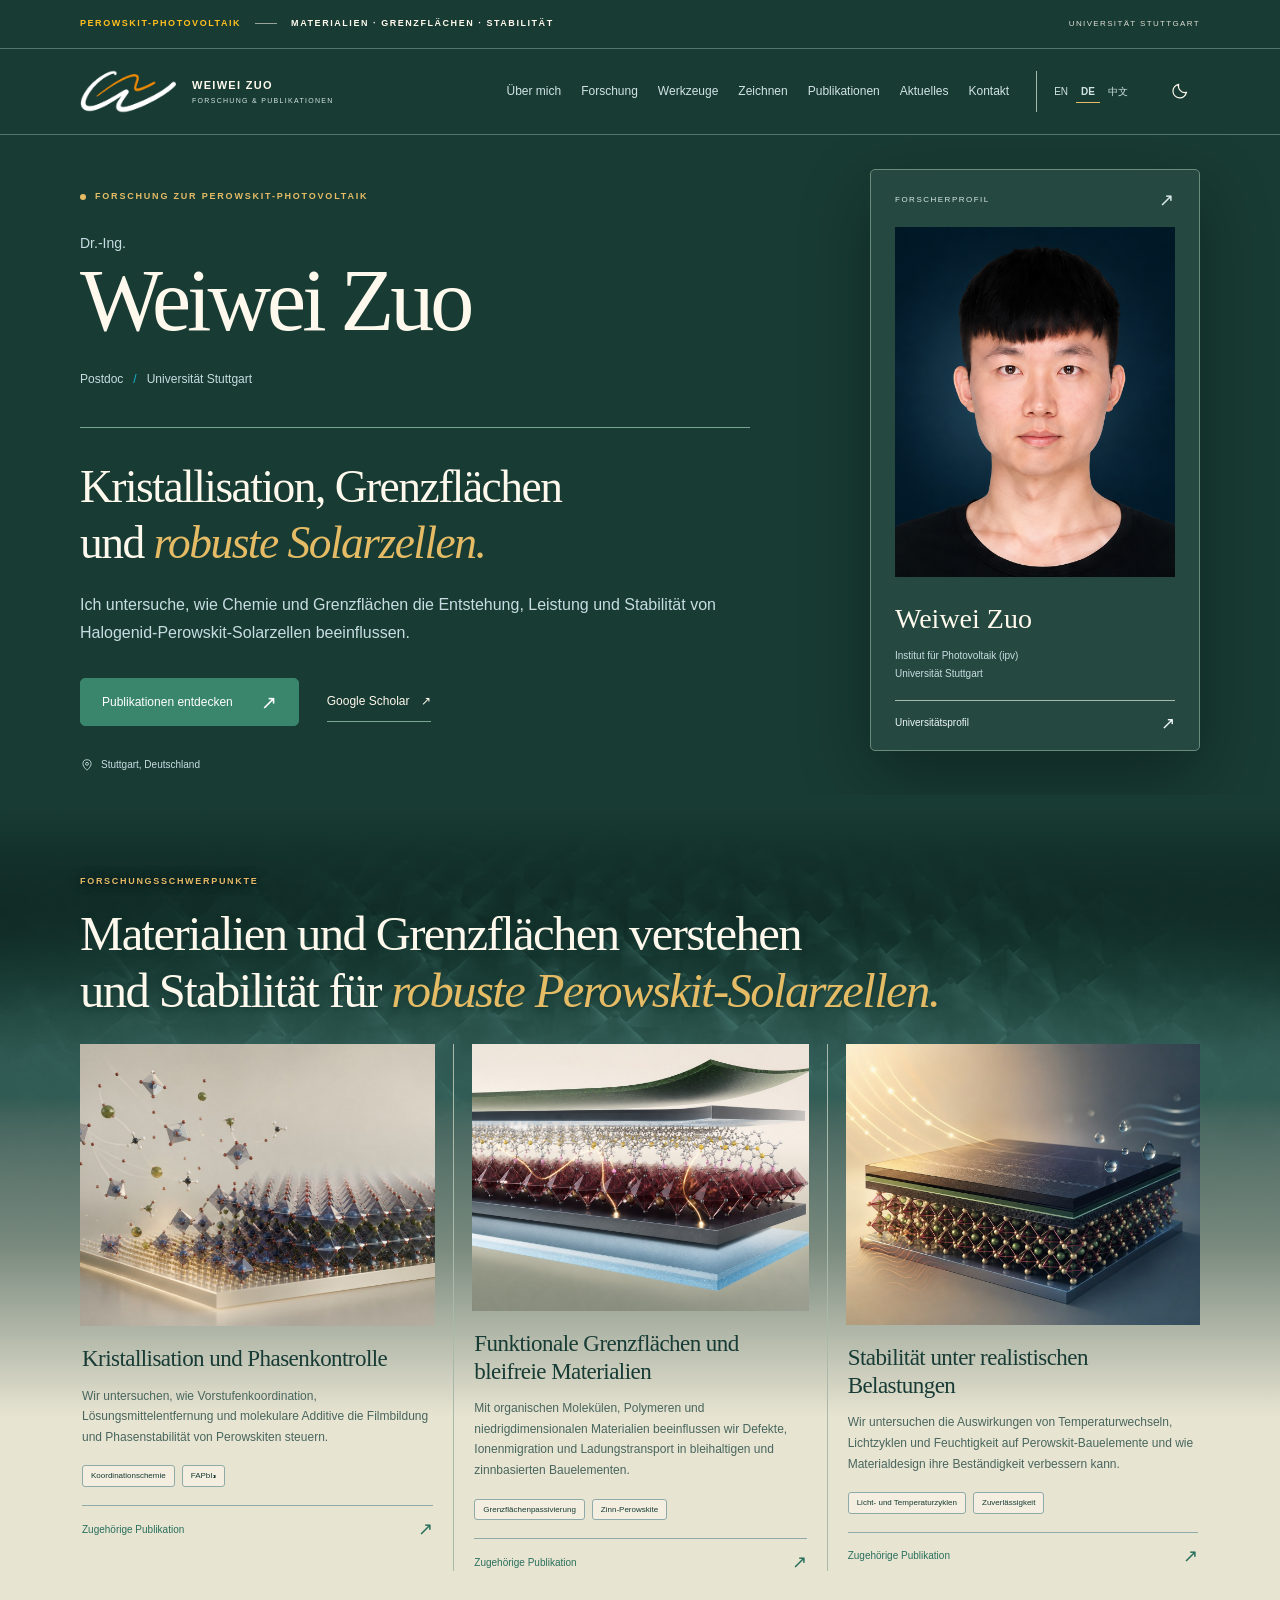
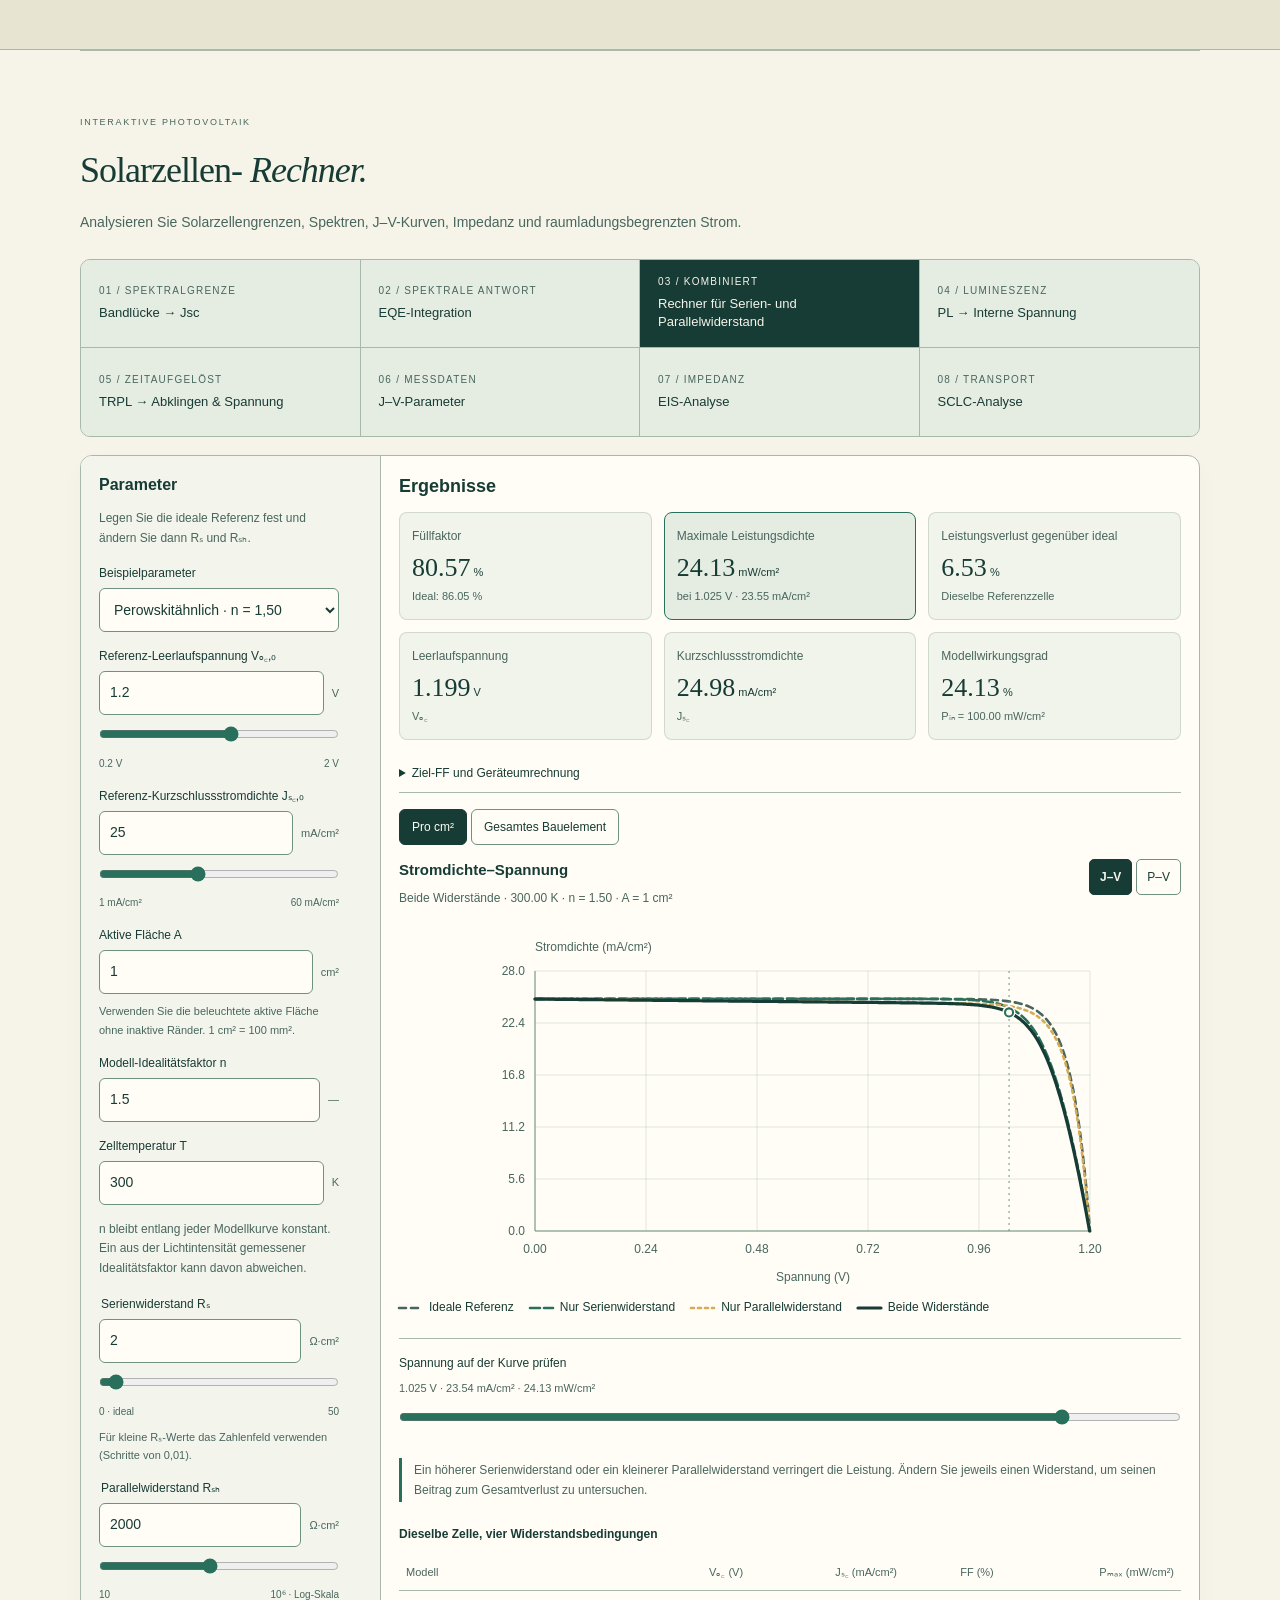
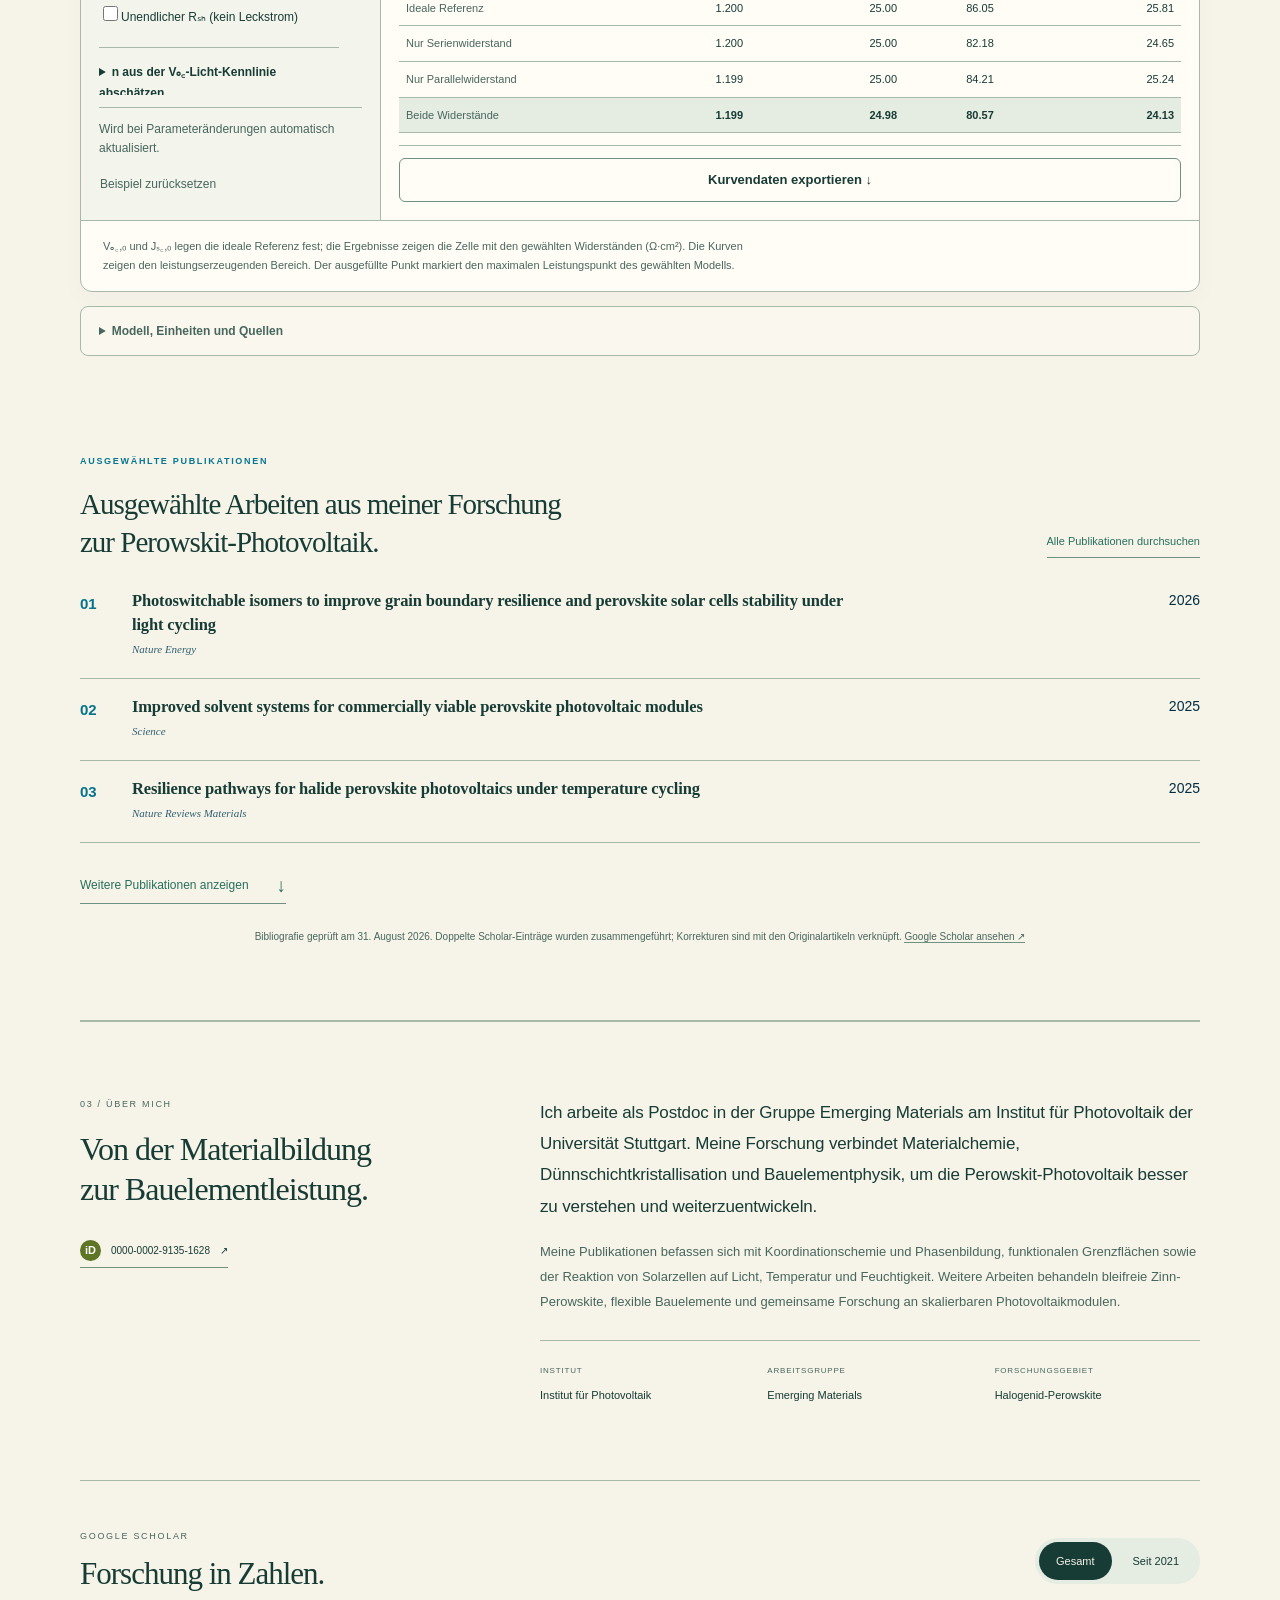
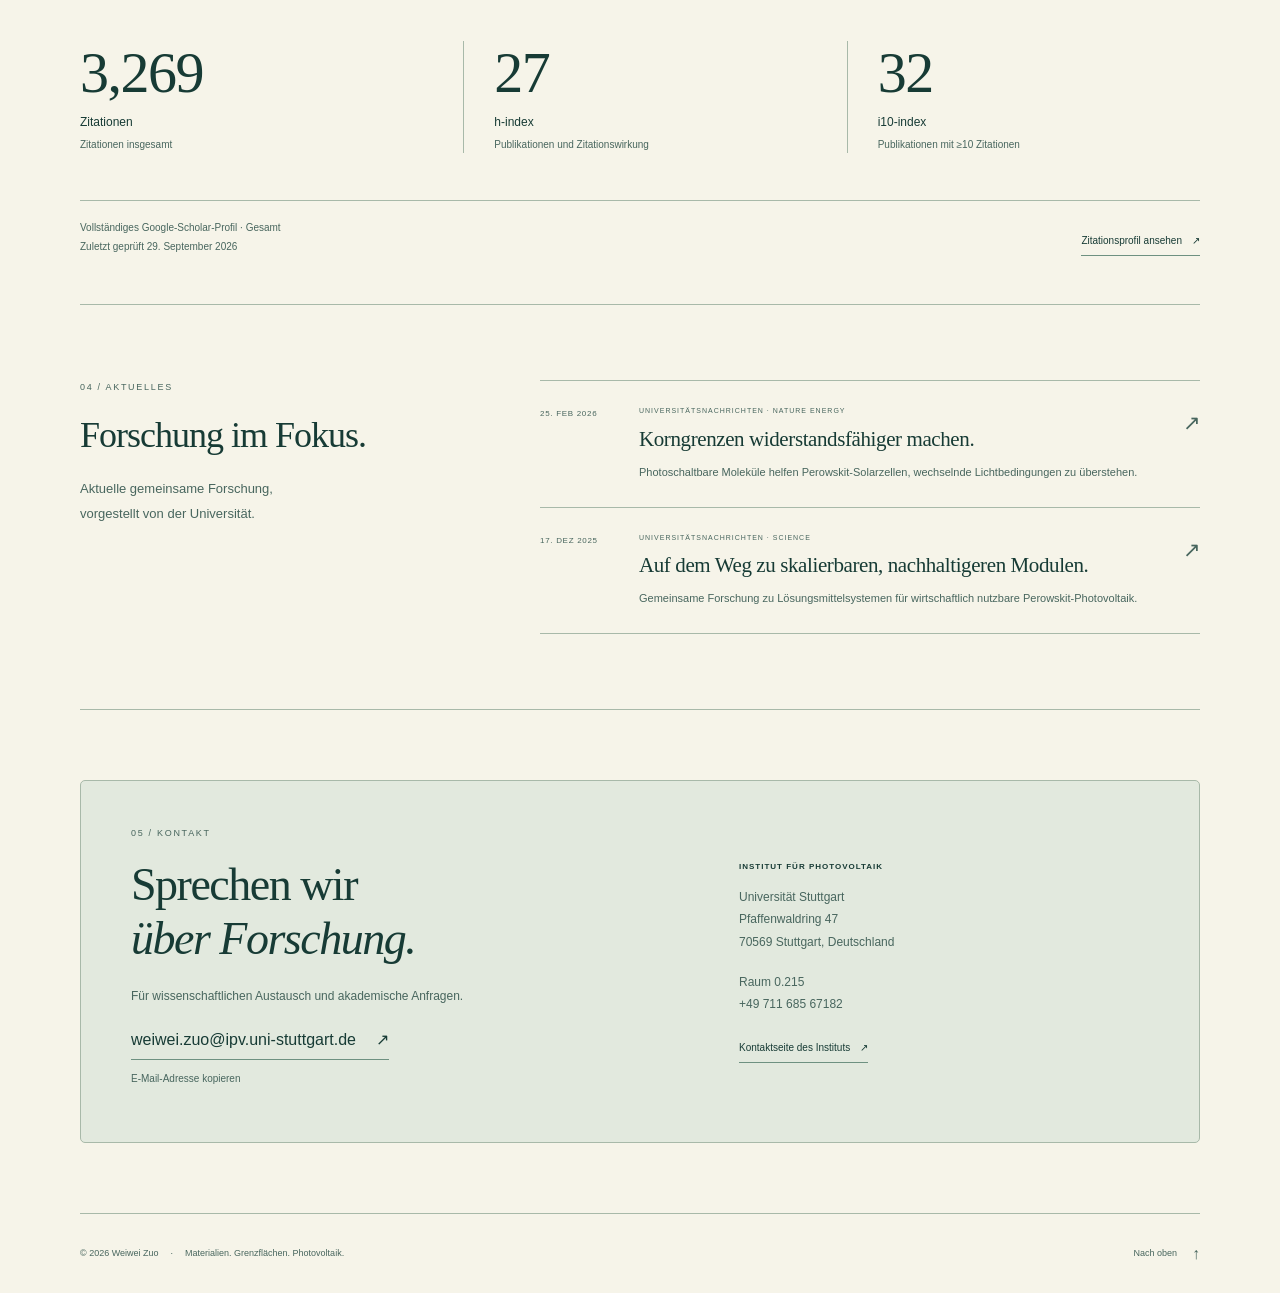
==== de.html @ 32fcfd2a "Add standalone crystal and layered-device drawing studio" ====
<!doctype html>
<html lang="de" data-theme="light">
<head>
  <meta charset="utf-8">
  <meta name="viewport" content="width=device-width, initial-scale=1">
  <meta name="description" content="Weiwei Zuo, Dr.-Ing., Postdoc am Institut für Photovoltaik der Universität Stuttgart. Forschung zur Kristallisation von Perowskiten, zu funktionalen Grenzflächen und zur Stabilität von Solarzellen.">
  <meta name="color-scheme" content="light dark">
  <meta name="theme-color" content="#183b34">
  <meta name="robots" content="index, follow">
  <meta name="application-name" content="Weiwei Zuo | Perowskit-Photovoltaik">
  <meta name="apple-mobile-web-app-title" content="Weiwei Zuo">
  <meta property="og:title" content="Weiwei Zuo | Perowskit-Photovoltaik">
  <meta property="og:description" content="Kristallisation, Grenzflächen und robuste Solarzellen. Forschung und Publikationen der Universität Stuttgart.">
  <meta property="og:type" content="website">
  <link rel="canonical" href="https://muheilheim.github.io/weezuo/de.html">
  <meta property="og:url" content="https://muheilheim.github.io/weezuo/de.html">
  <meta property="og:image" content="https://muheilheim.github.io/weezuo/assets/weiwei-zuo.jpg">
  <meta property="og:image:alt" content="Porträt von Weiwei Zuo">
  <meta property="og:locale" content="de_DE">
  <title>Weiwei Zuo | Perowskit-Photovoltaik</title>
  <link rel="icon" type="image/svg+xml" sizes="any" href="./assets/weiwei-zuo-icon.svg">
  <link rel="stylesheet" href="./styles.css?v=a208180c8eee">
  <link rel="alternate" hreflang="en" href="https://muheilheim.github.io/weezuo/">
  <link rel="alternate" hreflang="de" href="https://muheilheim.github.io/weezuo/de.html">
  <link rel="alternate" hreflang="zh-CN" href="https://muheilheim.github.io/weezuo/zh.html">
  <link rel="alternate" hreflang="x-default" href="https://muheilheim.github.io/weezuo/">
  <script defer src="./i18n.js?v=315ab167f964"></script>
  <script defer src="./profile.js?v=97cbedcf37a3"></script>
  <script defer src="./publications.js?v=69e78251b039"></script>
  <script defer src="./app.js?v=e6a5f8f074fa"></script>
  <link rel="stylesheet" href="./resistance-lab.css?v=c92cca5bce99">
  <script defer src="./csv-export.js?v=f957c0c2aa8f"></script>
  <script defer src="./resistance-model.js?v=f3a6c4cd6b2b"></script>
  <script defer src="./resistance-lab.js?v=57913223651d"></script>
  <link rel="stylesheet" href="./spectral-tools.css?v=d1590d800124">
  <script defer src="./solar-spectrum.js?v=75fdae03298f"></script>
  <script defer src="./spectral-model.js?v=5e9f2d489d0e"></script>
  <script defer src="./spectral-tools.js?v=06876d4fd153"></script>
  <link rel="stylesheet" href="./pl-voltage.css?v=1bfdd2266ac3">
  <script defer src="./pl-voltage-model.js?v=77e765598672"></script>
  <script defer src="./pl-voltage.js?v=edb0b3906187"></script>
  <link rel="stylesheet" href="./trpl.css?v=86bdd44f512e">
  <script defer src="./trpl-model.js?v=489c4a5b5a81"></script>
  <script defer src="./trpl.js?v=9fc6e61fcebc"></script>
  <link rel="stylesheet" href="./bandgap-tools.css?v=fa34a63f3fa5">
  <script defer src="./bandgap-model.js?v=0b69599a1114"></script>
  <script defer src="./bandgap-tools.js?v=b0b7fdd01a85"></script>
  <link rel="stylesheet" href="./pl-pseudo-jv.css?v=9f684fd9dd46">
  <script defer src="./pl-pseudo-jv-model.js?v=a3b6ccb389dc"></script>
  <script defer src="./pl-pseudo-jv.js?v=584c2c3fe7b2"></script>
  <script type="application/ld+json">{"@context":"https://schema.org","@type":"Person","name":"Weiwei Zuo","honorificPrefix":"Dr.-Ing.","jobTitle":"Postdoctoral Researcher","affiliation":{"@type":"Organization","name":"Institute for Photovoltaics, University of Stuttgart","url":"https://www.ipv.uni-stuttgart.de/"},"sameAs":["https://www.ipv.uni-stuttgart.de/en/institute/team/Zuo/","https://scholar.google.com/citations?user=ynl-iTQAAAAJ&hl=en","https://orcid.org/0000-0002-9135-1628"],"email":"weiwei.zuo@ipv.uni-stuttgart.de"}</script>
<link rel="stylesheet" href="./calculator-layout.css?v=8dc3f1fa5ef8">
<script defer src="./measurement-model.js?v=73c1d2336c94"></script>
<script defer src="./measurement-tools.js?v=5c8ddfcd952b"></script>
<script defer src="./electrical-model.js?v=c300a367e66d"></script>
<script defer src="./electrical-tools.js?v=50d7bd044545"></script>
<script defer src="./characterization-link.js?v=6464227fb08e"></script>
<script defer src="./dark-jv-model.js?v=10f0facb9f0c"></script>
<script defer src="./dark-jv-tools.js?v=85cc5e776644"></script>
<script defer src="./calculator-layout.js?v=6ba25044bd08"></script>
</head>
<body>
  <a class="skip-link" href="#main">Zum Inhalt springen</a>
  <div class="top-banner">
    <div class="top-banner-inner wrap">
      <p class="top-banner-focus"><span>PEROWSKIT-PHOTOVOLTAIK</span><span class="top-banner-separator" aria-hidden="true"></span><span>MATERIALIEN · GRENZFLÄCHEN · STABILITÄT</span></p>
      <p class="top-banner-affiliation">UNIVERSITÄT STUTTGART</p>
    </div>
  </div>
  <header class="header">
    <div class="header-inner wrap">
      <a href="#home" class="brand" aria-label="Startseite von Weiwei Zuo"><img class="brand-mark" src="./assets/weiwei-zuo-logo.png" width="1846" height="852" alt="" decoding="async"><span>WEIWEI ZUO<span class="brand-subtitle">FORSCHUNG &amp; PUBLIKATIONEN</span></span></a>
      <nav id="navigation" class="nav" aria-label="Hauptnavigation"><a href="#about">Über mich</a><a href="#research">Forschung</a><a href="#solar-cell-tools">Werkzeuge</a><a href="./drawing.html?lang=de">Zeichnen</a><a href="#publications">Publikationen</a><a href="#updates">Aktuelles</a><a href="#contact">Kontakt</a><span class="language-switch" role="group" aria-label="Sprache"><a data-language="en" href="./index.html" lang="en">EN</a><a data-language="de" href="./de.html" lang="de" aria-current="page">DE</a><a data-language="zh" href="./zh.html" lang="zh-CN">中文</a></span></nav>
      <div class="header-actions">
        <button class="icon-button" id="theme-button" type="button" aria-label="Zum dunklen Modus wechseln" aria-pressed="false"><svg class="moon-icon" viewBox="0 0 24 24" fill="none" stroke="currentColor" stroke-width="1.5" aria-hidden="true"><path d="M20.8 13.2A8.5 8.5 0 0 1 10.8 3.1a8.6 8.6 0 1 0 10 10.1Z"/></svg><svg class="sun-icon" viewBox="0 0 24 24" fill="none" stroke="currentColor" stroke-width="1.5" aria-hidden="true"><circle cx="12" cy="12" r="4"/><path d="M12 2v2m0 16v2M2 12h2m16 0h2M5 5l1.5 1.5m11 11L19 19M5 19l1.5-1.5m11-11L19 5"/></svg></button>
        <button class="icon-button menu-button" id="menu-button" type="button" aria-expanded="false" aria-controls="navigation" aria-label="Navigation öffnen"><svg viewBox="0 0 24 24" fill="none" stroke="currentColor" stroke-width="1.5" aria-hidden="true"><path d="M4 7h16M4 12h16M4 17h16"/></svg></button>
      </div>
    </div>
  </header>
  <main id="main" tabindex="-1">
    <div class="hero-stage">
    <section class="hero wrap" id="home" aria-labelledby="hero-title">
      <div class="hero-copy">
        <div class="eyebrow"><span class="status-dot" aria-hidden="true"></span>FORSCHUNG ZUR PEROWSKIT-PHOTOVOLTAIK</div>
        <p class="credential" data-profile="credential">Dr.-Ing.</p>
        <h1 id="hero-title" data-profile="name">Weiwei Zuo</h1>
        <p class="hero-role"><span data-profile="role">Postdoc</span><span class="role-divider" aria-hidden="true">/</span><span data-profile="university">Universität Stuttgart</span></p>
        <p class="hero-headline">Kristallisation, Grenzflächen<br>und <em>robuste Solarzellen.</em></p>
        <p class="hero-description" data-profile="statement">Ich untersuche, wie Chemie und Grenzflächen die Entstehung, Leistung und Stabilität von Halogenid-Perowskit-Solarzellen beeinflussen.</p>
        <div class="hero-cta"><a class="button primary" href="#publications">Publikationen entdecken<span aria-hidden="true">↗</span></a><a class="text-link" href="https://scholar.google.com/citations?user=ynl-iTQAAAAJ&amp;hl=en" target="_blank" rel="noopener noreferrer">Google Scholar<span aria-hidden="true">↗</span></a></div>
        <div class="hero-location"><svg viewBox="0 0 24 24" fill="none" stroke="currentColor" stroke-width="1.5" aria-hidden="true"><path d="M19 10c0 5-7 11-7 11S5 15 5 10a7 7 0 0 1 14 0Z"/><circle cx="12" cy="10" r="2.5"/></svg>Stuttgart, Deutschland</div>
      </div>
      <aside class="profile-card" aria-label="Forscherprofil">
        <div class="profile-topline"><span>FORSCHERPROFIL</span><span aria-hidden="true">↗</span></div>
        <div class="portrait-frame"><img src="./assets/weiwei-zuo-dark-v2.png" width="220" height="220" alt="Porträt von Weiwei Zuo" id="profile-photo" fetchpriority="high"><span class="portrait-fallback" hidden>WZ</span></div>
        <div class="profile-card-info"><strong data-profile="name">Weiwei Zuo</strong><span data-profile="institute">Institut für Photovoltaik (ipv)</span><span data-profile="university">Universität Stuttgart</span></div>
        <a class="profile-card-link" href="https://www.ipv.uni-stuttgart.de/en/institute/team/Zuo/" target="_blank" rel="noopener noreferrer">Universitätsprofil<span aria-hidden="true">↗</span></a>
      </aside>
    </section>
    </div>

    <section id="research" class="research-section" aria-labelledby="research-title">
      <div class="research-inner wrap">
      <div class="section-heading"><div><p class="section-kicker">FORSCHUNGSSCHWERPUNKTE</p><h2 id="research-title">Materialien und Grenzflächen verstehen<br>und Stabilität für <em>robuste Perowskit-Solarzellen.</em></h2></div></div>
      <div class="research-grid">
        <article class="research-card"><figure class="research-visual"><img src="./assets/crystallization-concept.jpg" width="1536" height="1024" loading="eager" decoding="async" alt="Konzeptionelle 3D-Illustration der Bildung eines Perowskitkristallgitters aus Vorstufen"><figcaption>KRISTALLISATION</figcaption></figure><div class="research-card-content"><div class="research-card-top"><span>01</span></div><h3>Kristallisation und Phasenkontrolle</h3><p>Wir untersuchen, wie Vorstufenkoordination, Lösungsmittelentfernung und molekulare Additive die Filmbildung und Phasenstabilität von Perowskiten steuern.</p><div class="tags"><span>Koordinationschemie</span><span>FAPbI₃</span></div><a href="https://doi.org/10.1039/d3ee02404k" target="_blank" rel="noopener noreferrer">Zugehörige Publikation<span aria-hidden="true">↗</span></a></div></article>
        <article class="research-card"><figure class="research-visual"><img src="./assets/interfaces-concept.jpg" width="1536" height="1024" loading="eager" decoding="async" alt="Konzeptionelle 3D-Illustration molekularer Passivierung und des Ladungstransports an Perowskit-Grenzflächen"><figcaption>GRENZFLÄCHEN</figcaption></figure><div class="research-card-content"><div class="research-card-top"><span>02</span></div><h3>Funktionale Grenzflächen und bleifreie Materialien</h3><p>Mit organischen Molekülen, Polymeren und niedrigdimensionalen Materialien beeinflussen wir Defekte, Ionenmigration und Ladungstransport in bleihaltigen und zinnbasierten Bauelementen.</p><div class="tags"><span>Grenzflächenpassivierung</span><span>Zinn-Perowskite</span></div><a href="https://pubs.acs.org/aelccp/article-abstract/5/6/1923/1567621/Tin-Halide-Perovskite-Films-Made-of-Highly?redirectedFrom=fulltext" target="_blank" rel="noopener noreferrer">Zugehörige Publikation<span aria-hidden="true">↗</span></a></div></article>
        <article class="research-card"><figure class="research-visual"><img src="./assets/stability-concept.jpg" width="1536" height="1024" loading="eager" decoding="async" alt="Konzeptionelle 3D-Illustration einer Perowskit-Solarzelle unter Licht-, Feuchte- und Temperaturzyklen"><figcaption>STABILITÄT</figcaption></figure><div class="research-card-content"><div class="research-card-top"><span>03</span></div><h3>Stabilität unter realistischen Belastungen</h3><p>Wir untersuchen die Auswirkungen von Temperaturwechseln, Lichtzyklen und Feuchtigkeit auf Perowskit-Bauelemente und wie Materialdesign ihre Beständigkeit verbessern kann.</p><div class="tags"><span>Licht- und Temperaturzyklen</span><span>Zuverlässigkeit</span></div><a href="https://doi.org/10.1038/s41578-025-00781-7" target="_blank" rel="noopener noreferrer">Zugehörige Publikation<span aria-hidden="true">↗</span></a></div></article>
      </div>
      </div>
    </section>

    <section id="solar-cell-tools" class="resistance-section wrap" aria-labelledby="resistance-title">
      <div class="section-heading"><div><p class="section-kicker">INTERAKTIVE PHOTOVOLTAIK</p><h2 id="resistance-title">Solarzellen- <em>Rechner.</em></h2></div></div>
      <p class="resistance-intro">Analysieren Sie Solarzellengrenzen, Spektren, J–V-Kurven, Impedanz und raumladungsbegrenzten Strom.</p>
      <div class="pv-tabs" role="tablist" aria-label="Solarzellen-Rechner">
        <button id="pv-tab-bandgap" type="button" role="tab" data-pv-tool="bandgap-jsc" aria-selected="false" aria-controls="bandgap-jsc" tabindex="-1"><span>01 / SPEKTRALGRENZE</span>Bandlücke → Jsc</button>
        <button id="pv-tab-eqe" type="button" role="tab" data-pv-tool="eqe-integration" aria-selected="false" aria-controls="eqe-integration" tabindex="-1"><span>02 / SPEKTRALE ANTWORT</span>EQE-Integration</button>
        <button id="pv-tab-resistance" type="button" role="tab" data-pv-tool="solar-cell-tools" aria-selected="true" aria-controls="resistance-panel"><span>03 / KOMBINIERT</span>Rechner für Serien- und Parallelwiderstand</button>
        <button id="pv-tab-pl" type="button" role="tab" data-pv-tool="pl-voltage" aria-selected="false" aria-controls="pl-voltage" tabindex="-1"><span>04 / LUMINESZENZ</span>PL → Interne Spannung</button>
        <button id="pv-tab-trpl" type="button" role="tab" data-pv-tool="trpl" aria-selected="false" aria-controls="trpl" tabindex="-1"><span>05 / ZEITAUFGELÖST</span>TRPL → Abklingen &amp; Spannung</button>
        <button id="pv-tab-jv" type="button" role="tab" data-pv-tool="jv-analysis" aria-selected="false" aria-controls="jv-analysis" tabindex="-1"><span>06 / MESSDATEN</span>J–V-Parameter</button>
        <button id="pv-tab-eis" type="button" role="tab" data-pv-tool="eis-analysis" aria-selected="false" aria-controls="eis-analysis" tabindex="-1"><span>07 / IMPEDANZ</span>EIS-Analyse</button>
        <button id="pv-tab-sclc" type="button" role="tab" data-pv-tool="sclc-analysis" aria-selected="false" aria-controls="sclc-analysis" tabindex="-1"><span>08 / TRANSPORT</span>SCLC-Analyse</button>
      </div>
      <div id="resistance-panel" role="tabpanel" aria-labelledby="pv-tab-resistance" tabindex="0" data-pv-panel>
        <div id="resistance-calculator"></div>
      </div>
      <div id="bandgap-jsc" role="tabpanel" aria-labelledby="pv-tab-bandgap" tabindex="0" data-pv-panel hidden>
        <div id="bandgap-calculator"></div>
      </div>
      <div id="eqe-integration" role="tabpanel" aria-labelledby="pv-tab-eqe" tabindex="0" data-pv-panel hidden>
        <div id="eqe-calculator"></div>
      </div>
      <div id="pl-voltage" role="tabpanel" aria-labelledby="pv-tab-pl" tabindex="0" data-pv-panel hidden>
        <div id="pl-voltage-calculator"></div>
      </div>
      <div id="trpl" role="tabpanel" aria-labelledby="pv-tab-trpl" tabindex="0" data-pv-panel hidden>
        <div id="trpl-calculator"></div>
      </div>
      <div id="jv-analysis" role="tabpanel" aria-labelledby="pv-tab-jv" tabindex="0" data-pv-panel hidden>
        <div id="jv-calculator"></div>
      </div>
      <div id="eis-analysis" role="tabpanel" aria-labelledby="pv-tab-eis" tabindex="0" data-pv-panel hidden>
        <div id="eis-calculator"></div>
      </div>
      <div id="sclc-analysis" role="tabpanel" aria-labelledby="pv-tab-sclc" tabindex="0" data-pv-panel hidden>
        <div id="sclc-calculator"></div>
      </div>
      <noscript><p>Aktivieren Sie JavaScript, um die Rechner zu nutzen. <a class="inline-link" href="https://www.nlr.gov/grid/solar-resource/spectra-am1.5">AM1.5-Referenzspektren.</a></p></noscript>
    </section>

    <section id="publications" class="section publications-section wrap" aria-labelledby="publications-title">
      <div class="section-heading"><div><p class="section-kicker">AUSGEWÄHLTE PUBLIKATIONEN</p><h2 id="publications-title">Ausgewählte Arbeiten aus meiner Forschung<br>zur Perowskit-Photovoltaik.</h2></div></div>
      <p class="publication-intro">Fachartikel, Übersichten und Perspektiven – sehen Sie sich eine Auswahl oder die vollständige Liste an.</p>
      <details class="publication-tools">
        <summary>Alle Publikationen durchsuchen</summary>
      <div class="publication-controls" id="publication-controls" hidden>
        <div class="publication-tabs" role="group" aria-label="Publikationsauswahl"><button type="button" data-scope="selected" aria-pressed="true">Auswahl<span id="selected-count">8</span></button><button type="button" data-scope="all" aria-pressed="false">Alle Publikationen<span id="all-count">44</span></button></div>
        <div class="search-controls"><div class="search-box"><svg viewBox="0 0 24 24" fill="none" stroke="currentColor" stroke-width="1.5" aria-hidden="true"><circle cx="10.5" cy="10.5" r="6.5"/><path d="m16 16 5 5"/></svg><label class="sr-only" for="publication-search">Publikationen suchen</label><input id="publication-search" type="search" placeholder="Titel, Autor oder Zeitschrift suchen…" autocomplete="off"><button type="button" id="clear-search" aria-label="Suche löschen" hidden>×</button></div><label class="sr-only" for="year-filter">Nach Jahr filtern</label><select id="year-filter"><option value="all">Alle Jahre</option></select></div>
      </div>
      <a class="inline-link publication-download" href="./publications.bib" download="Weiwei-Zuo-publications.bib">Vollständiges BibTeX herunterladen<span aria-hidden="true">↓</span></a>
      </details>
      <div class="publication-summary"><p id="results-status" role="status" aria-live="polite">Ausgewählte Publikationen</p><span>Neueste zuerst</span></div>
      <div id="publication-list" class="publication-list">
        <article class="publication"><div class="pub-year">2026</div><div class="pub-main"><h3><a href="https://doi.org/10.1038/s41560-026-01993-z" target="_blank" rel="noopener noreferrer">Photoswitchable isomers to improve grain boundary resilience and perovskite solar cells stability under light cycling</a></h3><p class="pub-journal">Nature Energy</p><p class="pub-authors">Zuhong Zhang, Rui Zhu, Guixiang Li, et al.</p><p class="pub-citation">Nature Energy 11(4), 623-632 (2026).</p><div class="pub-links"><a href="https://doi.org/10.1038/s41560-026-01993-z" target="_blank" rel="noopener noreferrer">DOI ↗</a><a href="https://doi.org/10.1038/s41560-026-02041-6" target="_blank" rel="noopener noreferrer">Korrektur ↗</a></div></div></article>
        <article class="publication"><div class="pub-year">2025</div><div class="pub-main"><h3><a href="https://doi.org/10.1126/science.adz0091" target="_blank" rel="noopener noreferrer">Improved solvent systems for commercially viable perovskite photovoltaic modules</a></h3><p class="pub-journal">Science</p><p class="pub-authors">Yinke Wang, Ye Liu, Xin Luo, et al.</p><p class="pub-citation">Science 390(6777), 1021-1028 (2025).</p><div class="pub-links"><a href="https://doi.org/10.1126/science.adz0091" target="_blank" rel="noopener noreferrer">DOI ↗</a></div></div></article>
        <article class="publication"><div class="pub-year">2025</div><div class="pub-main"><h3><a href="https://doi.org/10.1038/s41578-025-00781-7" target="_blank" rel="noopener noreferrer">Resilience pathways for halide perovskite photovoltaics under temperature cycling</a></h3><p class="pub-journal">Nature Reviews Materials</p><p class="pub-authors">Luyan Wu, Shuaifeng Hu, Feng Yang, et al.</p><p class="pub-citation">Nature Reviews Materials 10(7), 536-549 (2025).</p><div class="pub-links"><a href="https://doi.org/10.1038/s41578-025-00781-7" target="_blank" rel="noopener noreferrer">DOI ↗</a></div></div></article>
      </div>
      <div class="publication-bottom"><button id="load-more" class="button secondary" type="button" hidden>Weitere Publikationen anzeigen<span aria-hidden="true">↓</span></button><p class="source-note">Bibliografie geprüft am <time datetime="2026-08-31">31. August 2026</time>. Doppelte Scholar-Einträge wurden zusammengeführt; Korrekturen sind mit den Originalartikeln verknüpft. <a href="https://scholar.google.com/citations?user=ynl-iTQAAAAJ&amp;hl=en" target="_blank" rel="noopener noreferrer">Google Scholar ansehen ↗</a></p></div>
      <noscript><p class="body-copy">Aktivieren Sie JavaScript für die durchsuchbare Liste mit 44 Publikationen oder laden Sie oben die vollständige BibTeX-Bibliografie herunter.</p></noscript>
    </section>

    <section id="about" class="section about-section wrap" aria-labelledby="about-title">
      <div class="section-intro"><p class="section-kicker">03 / ÜBER MICH</p><h2 id="about-title">Von der Materialbildung<br>zur Bauelementleistung.</h2><a class="inline-link" href="https://orcid.org/0000-0002-9135-1628" target="_blank" rel="noopener noreferrer"><span class="orcid-mark" aria-hidden="true">iD</span>0000-0002-9135-1628<span aria-hidden="true">↗</span></a></div>
      <div class="about-content"><p class="about-lead" data-profile="about">Ich arbeite als Postdoc in der Gruppe Emerging Materials am Institut für Photovoltaik der Universität Stuttgart. Meine Forschung verbindet Materialchemie, Dünnschichtkristallisation und Bauelementphysik, um die Perowskit-Photovoltaik besser zu verstehen und weiterzuentwickeln.</p><p class="body-copy" data-profile="researchSummary">Meine Publikationen befassen sich mit Koordinationschemie und Phasenbildung, funktionalen Grenzflächen sowie der Reaktion von Solarzellen auf Licht, Temperatur und Feuchtigkeit. Weitere Arbeiten behandeln bleifreie Zinn-Perowskite, flexible Bauelemente und gemeinsame Forschung an skalierbaren Photovoltaikmodulen.</p><div class="about-facts"><div><span class="fact-label">INSTITUT</span><span>Institut für Photovoltaik</span></div><div><span class="fact-label">ARBEITSGRUPPE</span><span>Emerging Materials</span></div><div><span class="fact-label">FORSCHUNGSGEBIET</span><span>Halogenid-Perowskite</span></div></div></div>
    </section>

    <section id="metrics" class="metrics-section wrap" aria-labelledby="metrics-title">
      <div class="metrics-heading"><div><p class="section-kicker">GOOGLE SCHOLAR</p><h2 id="metrics-title">Forschung in Zahlen.</h2></div><div class="metrics-period" role="group" aria-label="Zeitraum der Zitationsstatistik"><button type="button" data-metrics-period="all" aria-pressed="true">Gesamt</button><button type="button" data-metrics-period="recent" aria-pressed="false">Seit 2021</button></div></div>
      <dl class="metrics-grid" aria-live="polite" aria-atomic="true"><div><dt>Zitationen</dt><dd id="metric-citations">3,269</dd><span>Zitationen insgesamt</span></div><div><dt>h-index</dt><dd id="metric-h-index">27</dd><span>Publikationen und Zitationswirkung</span></div><div><dt>i10-index</dt><dd id="metric-i10-index">32</dd><span>Publikationen mit ≥10 Zitationen</span></div></dl>
      <div class="metrics-footer"><p>Vollständiges Google-Scholar-Profil · <span id="metrics-period-label">Gesamt</span><br>Zuletzt geprüft <time id="metrics-checked" datetime="2026-09-29">29. September 2026</time></p><a class="inline-link" href="https://scholar.google.com/citations?user=ynl-iTQAAAAJ&amp;hl=en" target="_blank" rel="noopener noreferrer">Zitationsprofil ansehen<span aria-hidden="true">↗</span></a></div>
      <script type="application/json" id="metrics-fallback">{"schemaVersion":1,"authorId":"ynl-iTQAAAAJ","checkedAt":"2026-09-29","recentSince":2021,"all":{"citations":3269,"hIndex":27,"i10Index":32},"recent":{"citations":3147,"hIndex":25,"i10Index":31}}</script>
    </section>

    <section id="updates" class="section updates-section wrap" aria-labelledby="updates-title">
      <div class="section-intro"><p class="section-kicker">04 / AKTUELLES</p><h2 id="updates-title">Forschung im Fokus.</h2><p class="body-copy">Aktuelle gemeinsame Forschung,<br>vorgestellt von der Universität.</p></div>
      <div class="updates-list">
        <article class="update-row"><time datetime="2026-02-25">25. FEB 2026</time><div><span class="update-category">UNIVERSITÄTSNACHRICHTEN · NATURE ENERGY</span><h3><a href="https://www.ipv.uni-stuttgart.de/en/institute/news/news/Protecting-perovskite-solar-cells-against-environmental-influences/" target="_blank" rel="noopener noreferrer">Korngrenzen widerstandsfähiger machen.</a></h3><p>Photoschaltbare Moleküle helfen Perowskit-Solarzellen, wechselnde Lichtbedingungen zu überstehen.</p></div><span aria-hidden="true">↗</span></article>
        <article class="update-row"><time datetime="2025-12-17">17. DEZ 2025</time><div><span class="update-category">UNIVERSITÄTSNACHRICHTEN · SCIENCE</span><h3><a href="https://www.ipv.uni-stuttgart.de/en/institute/news/news/Sustainable-production-of-high-quality-perovskite-solar-cells/" target="_blank" rel="noopener noreferrer">Auf dem Weg zu skalierbaren, nachhaltigeren Modulen.</a></h3><p>Gemeinsame Forschung zu Lösungsmittelsystemen für wirtschaftlich nutzbare Perowskit-Photovoltaik.</p></div><span aria-hidden="true">↗</span></article>
      </div>
    </section>

    <section id="contact" class="contact-section wrap" aria-labelledby="contact-title">
      <div class="contact-inner">
        <div class="contact-copy"><p class="section-kicker">05 / KONTAKT</p><h2 id="contact-title">Sprechen wir<br><em>über Forschung.</em></h2><p>Für wissenschaftlichen Austausch und akademische Anfragen.</p><a class="contact-email" id="email-link" href="mailto:weiwei.zuo@ipv.uni-stuttgart.de"><span data-profile="email">weiwei.zuo@ipv.uni-stuttgart.de</span><span aria-hidden="true">↗</span></a><button type="button" class="copy-button" id="copy-email">E-Mail-Adresse kopieren</button></div>
        <address class="contact-details"><p class="address-title">INSTITUT FÜR PHOTOVOLTAIK</p><p>Universität Stuttgart<br><span data-profile="street">Pfaffenwaldring 47</span><br><span data-profile="city">70569 Stuttgart, Deutschland</span></p><p><span data-profile="office">Raum 0.215</span><br><a href="tel:+4971168567182" data-profile="phone">+49 711 685 67182</a></p><a class="inline-link" href="https://www.ipv.uni-stuttgart.de/en/institute/team/Zuo/" target="_blank" rel="noopener noreferrer">Kontaktseite des Instituts<span aria-hidden="true">↗</span></a></address>
      </div>
    </section>
  </main>
  <footer class="footer wrap"><p>© <span id="year">2026</span> Weiwei Zuo<span class="footer-dot">·</span>Materialien. Grenzflächen. Photovoltaik.</p><a href="#home">Nach oben<span aria-hidden="true">↑</span></a></footer>
  <dialog id="citation-dialog" aria-labelledby="citation-title"><div class="dialog-top"><span class="section-kicker">PUBLIKATIONSDETAILS</span><button type="button" class="icon-button" id="close-dialog" aria-label="Publikationsdetails schließen">×</button></div><h2 id="citation-title"></h2><p id="citation-authors"></p><p id="citation-venue"></p><div id="citation-links" class="pub-links"></div><label for="bibtex-text" class="bibtex-label">BIBTEX</label><textarea id="bibtex-text" readonly spellcheck="false" rows="9"></textarea><button class="button primary" id="copy-citation" type="button">BibTeX kopieren<span aria-hidden="true">↗</span></button></dialog>
  <div class="toast" id="toast" role="status" aria-live="polite"></div>
</body>
</html>
---- styles.css ----
:root{--bg:#fffdf7;--surface:#fff;--ink:#022b40;--muted:#385f70;--line:#8fb8c8;--control:#678f9f;--soft:#e4f2f6;--accent:#d58a00;--paper:#cfe5ed;--sky:#67b4d9;--teal:#087c98;--orange:#b95000;--orcid:#5d7524;--banner:#022b40;--banner-end:#07566c;--banner-ink:#fffdf7;--banner-accent:#ffbf1f;--banner-line:#ffbf1f;--sans:Inter,"Segoe UI",Arial,sans-serif;--serif:Georgia,"Times New Roman",serif}
:root[data-theme="dark"]{--bg:#011923;--surface:#073549;--ink:#f8fcfd;--muted:#c2d8e1;--line:#4e7f90;--control:#56899a;--soft:#0b3f53;--accent:#ffc52b;--paper:#0a3a4c;--sky:#9bd7ef;--teal:#6bcbe0;--orange:#ffad4a;--orcid:#5d7524;--banner:#0a4357;--banner-end:#0d5d72;--banner-ink:#f8fcfd;--banner-accent:#ffc52b;--banner-line:#ffc52b}
*{box-sizing:border-box}
html{scroll-behavior:smooth;scroll-padding-top:110px}
body{margin:0;background:var(--bg);color:var(--ink);font-family:var(--sans);font-size:15px;line-height:1.7;-webkit-font-smoothing:antialiased}
body:has(dialog[open]){overflow:hidden}
button,input,select,textarea{font:inherit}
button,a{-webkit-tap-highlight-color:transparent;touch-action:manipulation}
button,a,input,select,textarea{color:inherit}
a{text-decoration:none}
button{cursor:pointer}
button:focus-visible,a:focus-visible,input:focus-visible,select:focus-visible,textarea:focus-visible{outline:2px solid var(--ink);outline-offset:4px}
[hidden]{display:none!important}
::selection{background:var(--accent);color:#023047}
.wrap{width:min(1120px,calc(100% - 96px));margin-inline:auto}
.sr-only{position:absolute;width:1px;height:1px;padding:0;margin:-1px;overflow:hidden;clip:rect(0,0,0,0);white-space:nowrap;border:0}
.skip-link{position:fixed;top:10px;left:10px;z-index:100;transform:translateY(-160%);background:var(--surface);padding:12px 20px;border:1px solid var(--ink)}
.skip-link:focus{transform:translateY(0)}
.top-banner{background:linear-gradient(105deg,var(--banner),var(--banner-end));color:var(--banner-ink);border-bottom:3px solid var(--banner-line)}
.top-banner-inner{min-height:48px;display:flex;align-items:center;justify-content:space-between;gap:24px;font-size:9px;font-weight:600;letter-spacing:1.55px}
.top-banner-focus,.top-banner-affiliation{display:flex;align-items:center;gap:14px;margin:0}
.top-banner-focus>span:first-child{color:var(--banner-accent)}
.top-banner-separator{width:22px;height:1px;background:currentColor;opacity:.55}
.top-banner-affiliation{font-size:8px;font-weight:500;letter-spacing:1.35px;opacity:.86;white-space:nowrap}
.header{position:sticky;top:0;z-index:20;background:var(--bg);border-bottom:1px solid var(--line)}
.header-inner{height:85px;display:flex;align-items:center;justify-content:space-between;gap:25px}
.brand{display:flex;align-items:center;gap:16px;white-space:nowrap;font-size:11px;font-weight:600;letter-spacing:1.3px;line-height:1.6}
.brand-mark{display:block;flex:none;width:96px;height:auto;aspect-ratio:1846/852;object-fit:contain}
@media(max-width:800px){.brand-mark{width:72px}}
@media(max-width:720px){.brand-mark{width:80px}}
@media(max-width:370px){.brand-mark{width:64px}}
.brand-subtitle{display:block;font-size:7px;letter-spacing:1.3px;font-weight:400;color:var(--muted)}
.nav{display:flex;gap:27px;margin-left:auto}
.nav a{font-size:12px;padding-block:10px;position:relative}
.nav a::after{content:"";position:absolute;height:1px;bottom:4px;left:0;right:100%;background:var(--teal);transition:right .2s}
.nav a:hover::after{right:0}
.language-switch{display:inline-flex;align-items:center;gap:3px;margin-left:7px;padding-left:12px;border-left:1px solid var(--line);white-space:nowrap}
.language-switch a{font-size:10px;padding:7px 5px;color:var(--muted)}
.language-switch a[aria-current="page"]{color:var(--ink);font-weight:700}
.language-switch a[aria-current="page"]::after{right:0}
@media(max-width:1060px){.nav{gap:12px}.language-switch{margin-left:2px;padding-left:7px}}
@media(max-width:720px){.language-switch{width:100%;justify-content:center;border-left:0;border-top:1px solid var(--line);margin:7px 0 0;padding:8px 0 0}.language-switch a{flex:0 0 auto!important;padding-inline:13px!important}}
.header-actions{display:flex;gap:6px}
.icon-button{display:inline-flex;align-items:center;justify-content:center;width:42px;height:42px;flex-shrink:0;border:0;background:transparent;border-radius:50%;font-size:24px}
.icon-button svg{width:19px;height:19px}
.icon-button:hover{background:var(--paper)}
.sun-icon,.menu-button{display:none}
[data-theme="dark"] .moon-icon{display:none}
[data-theme="dark"] .sun-icon{display:block}
.hero{display:grid;grid-template-columns:minmax(0,1fr) 282px;gap:108px;align-items:center;padding-block:77px 73px}
.eyebrow{display:flex;align-items:center;gap:9px;font-size:9px;letter-spacing:1.8px;margin-bottom:33px}
.status-dot{width:6px;height:6px;flex-shrink:0;border-radius:50%;background:var(--orange)}
.credential{font-size:14px;color:var(--muted);margin:0 0 0}
h1{font-family:var(--serif);font-size:78px;line-height:1.13;font-weight:400;letter-spacing:-3px;margin:0 0 14px}
.hero-role{display:flex;align-items:center;flex-wrap:wrap;gap:10px;margin:0;font-size:12px;color:var(--muted)}
.role-divider{color:var(--line)}
.hero-headline{font-size:29px;line-height:1.48;letter-spacing:-.6px;font-weight:400;margin:26px 0 16px}
.hero-headline em{font-family:var(--serif);font-size:1.06em;font-weight:400}
.hero-description{max-width:525px;font-size:14px;line-height:1.9;color:var(--muted);margin:0 0 28px}
.hero-cta{display:flex;align-items:center;gap:28px;flex-wrap:wrap}
.button{display:inline-flex;align-items:center;justify-content:center;gap:28px;min-height:48px;padding:12px 21px;border-radius:5px;font-size:12px;transition:transform .2s,background .2s}
.button:hover{transform:translateY(-2px)}
.button.primary{background:var(--ink);color:var(--bg);border:1px solid var(--ink)}
.button.secondary{background:transparent;border:1px solid var(--control)}
.button.secondary:hover{background:var(--soft);border-color:var(--ink)}
.button span[aria-hidden]{font-size:19px;line-height:1}
.text-link{font-size:12px;display:inline-flex;align-items:center;gap:12px;padding:9px 0;border-bottom:1px solid var(--control)}
.hero-location{display:flex;align-items:center;gap:7px;font-size:10px;color:var(--muted);margin-top:27px}
.hero-location svg{width:14px;height:14px}
.profile-card{background:var(--paper);padding:21px 25px 0;border:1px solid var(--line);border-radius:8px;transform:rotate(1.5deg)}
.profile-topline{display:flex;justify-content:space-between;align-items:center;font-size:8px;letter-spacing:1.5px;margin-bottom:18px}
.profile-topline span:last-child{font-size:18px;line-height:1}
.portrait-frame{width:100%;aspect-ratio:1;background:#ececea;border-radius:4px;overflow:hidden;position:relative}
.portrait-frame img{width:100%;height:100%;object-fit:cover;display:block}
.portrait-fallback{position:absolute;inset:0;display:grid;place-items:center;font-family:var(--serif);font-size:70px;color:var(--ink)}
.profile-card-info{padding:17px 0;line-height:1.8}
.profile-card-info strong{display:block;font-family:var(--serif);font-size:23px;font-weight:400;margin-bottom:3px}
.profile-card-info span{display:block;font-size:10px;color:var(--muted)}
.profile-card-link{font-size:10px;display:flex;justify-content:space-between;padding:13px 0 15px;border-top:1px solid var(--line)}
.profile-card-link span{font-size:17px;line-height:1.2}
.research-strip{border-block:1px solid var(--line);padding:22px 0;display:flex;align-items:center;justify-content:space-between;gap:20px;font-size:12px}
.strip-label{font-size:8px;color:var(--muted);letter-spacing:1.2px}
.strip-star{color:var(--accent);font-size:19px}
.section{padding-block:75px;border-bottom:1px solid var(--line)}
.metrics-section{padding-block:48px;border-bottom:1px solid var(--line)}
.metrics-heading{display:flex;justify-content:space-between;align-items:center;gap:24px;margin-bottom:26px}
.metrics-heading .section-kicker{margin-bottom:10px}
.metrics-heading h2{font-size:31px}
.metrics-period{display:flex;gap:4px;padding:4px;background:var(--soft);border-radius:30px}
.metrics-period button{border:0;background:transparent;border-radius:30px;font-size:11px;padding:9px 17px;min-height:38px;white-space:nowrap}
.metrics-period button[aria-pressed="true"]{background:var(--ink);color:var(--bg)}
.metrics-grid{display:grid;grid-template-columns:repeat(3,minmax(0,1fr));gap:30px;margin:0;padding-block:22px}
.metrics-grid>div{border-left:1px solid var(--line);padding-left:30px;display:flex;flex-direction:column}
.metrics-grid>div:first-child{border-left:0;padding-left:0}
.metrics-grid dt{font-size:12px;order:2;margin-top:7px}
.metrics-grid dd{font-family:var(--serif);font-size:58px;font-weight:400;line-height:1.1;letter-spacing:-1.5px;font-variant-numeric:tabular-nums;margin:0;order:1}
.metrics-grid span{font-size:10px;color:var(--muted);order:3;margin-top:4px}
.metrics-footer{display:flex;justify-content:space-between;align-items:end;gap:20px;margin-top:25px;padding-top:17px;border-top:1px solid var(--line)}
.metrics-footer p{font-size:10px;color:var(--muted);margin:0;line-height:1.9}
.metrics-footer .inline-link{font-size:10px;white-space:nowrap}
@media(max-width:720px){.metrics-section{padding-block:38px}.metrics-heading{align-items:start;flex-direction:column;gap:18px;margin-bottom:13px}.metrics-heading h2{font-size:30px}.metrics-period button{font-size:11px;padding:8px 17px}.metrics-grid{gap:12px;padding-block:20px}.metrics-grid>div{padding-left:12px}.metrics-grid dd{font-size:40px;letter-spacing:-1.3px}.metrics-grid dt{font-size:12px}.metrics-grid span{display:none}.metrics-footer{margin-top:14px;flex-direction:column;align-items:start;gap:10px}.metrics-footer p{font-size:10px}}
@media(max-width:370px){.metrics-grid{gap:9px}.metrics-grid>div{padding-left:9px}.metrics-grid dd{font-size:35px}.metrics-grid dt{font-size:11px}}
.section-kicker{font-size:9px;font-weight:500;letter-spacing:1.7px;color:var(--muted);margin:0 0 17px}
h2{font-family:var(--serif);font-size:36px;line-height:1.27;letter-spacing:-1px;font-weight:400;margin:0}
.about-section,.updates-section{display:grid;grid-template-columns:1fr 1.65fr;gap:60px}
.about-section h2{font-size:32px}
.about-lead{font-size:17px;line-height:1.85;margin:0 0 18px;font-weight:400;letter-spacing:-.15px}
.body-copy{font-size:13px;color:var(--muted);line-height:1.9;margin:0}
.about-facts{display:grid;grid-template-columns:repeat(3,minmax(0,1fr));gap:22px;border-top:1px solid var(--line);margin-top:26px;padding-top:23px;font-size:11px}
.fact-label{display:block;font-size:8px;letter-spacing:.8px;color:var(--muted);margin-bottom:8px}
.inline-link{display:inline-flex;align-items:center;gap:10px;font-size:11px;border-bottom:1px solid var(--control);padding-block:6px}
.section-intro>.inline-link{margin-top:24px;font-size:10px}
.orcid-mark{border-radius:50%;width:21px;height:21px;display:inline-grid;place-items:center;background:var(--orcid);color:white;font-size:11px;font-weight:600;line-height:1}
.section-heading{display:flex;align-items:end;justify-content:space-between;gap:25px;margin-bottom:30px}
.section-aside{font-size:11px;color:var(--muted);max-width:250px;margin:0 0 5px}
.research-section .section-heading{align-items:start;margin-bottom:56px}
.research-section .section-heading h2{max-width:610px;font-size:45px}
.research-section .section-aside{max-width:280px;padding-top:10px;line-height:1.85}
.research-grid{display:flex;flex-direction:column;gap:76px}
.research-card{display:grid;grid-template-columns:minmax(0,1.55fr) minmax(260px,.78fr);gap:54px;align-items:center;padding-top:24px;border-top:1px solid var(--line)}
.research-card:nth-child(even){grid-template-columns:minmax(260px,.78fr) minmax(0,1.55fr)}
.research-card:nth-child(even) .research-visual{grid-column:2;grid-row:1}
.research-card:nth-child(even) .research-card-content{grid-column:1;grid-row:1}
.research-visual{position:relative;aspect-ratio:3/2;margin:0;overflow:hidden;background:var(--soft);border:1px solid var(--line);border-radius:3px}
.research-visual img{display:block;width:100%;height:100%;object-fit:cover;transition:transform .5s ease}
.research-card:hover .research-visual img{transform:scale(1.025)}
.research-visual figcaption{position:absolute;left:14px;bottom:13px;padding:5px 8px;border:1px solid #ffffff70;border-radius:2px;background:#023047e0;color:#fff;font-size:7px;letter-spacing:1px;line-height:1.2;backdrop-filter:blur(5px)}
.research-card-content{display:flex;min-height:100%;flex-direction:column;padding:9px 0 4px}
.research-card-top{display:flex;justify-content:space-between;align-items:center;margin-bottom:41px;color:var(--muted);font-size:10px;letter-spacing:1.4px}
.research-card-top>span:first-child{font-family:var(--serif);font-size:24px;letter-spacing:-.5px;color:var(--ink)}
.research-symbol{font-family:var(--serif);font-size:42px;font-style:italic;line-height:1;color:var(--teal)}
.research-card:nth-child(2) .research-symbol{color:var(--accent)}
.research-card:nth-child(3) .research-symbol{color:var(--orange)}
.research-card h3{font-family:var(--serif);font-size:34px;font-weight:400;line-height:1.2;letter-spacing:-.8px;margin:0 0 22px}
.research-card p{font-size:13px;line-height:1.9;color:var(--muted);margin:0}
.tags{display:flex;flex-wrap:wrap;gap:7px;margin-block:24px auto}
.tags span{font-size:8px;border:1px solid var(--line);border-radius:3px;padding:3px 8px;white-space:nowrap}
.research-card-content>a{display:flex;justify-content:space-between;align-items:center;font-size:10px;border-top:1px solid var(--line);padding-top:14px;margin-top:24px}
.research-card-content>a span{font-size:18px;line-height:1}
.publications-section .section-heading{margin-bottom:16px}
.publication-intro{font-size:13px;color:var(--muted);margin:0 0 26px}
.publication-controls{display:flex;justify-content:space-between;align-items:center;gap:24px;padding-bottom:22px;border-bottom:1px solid var(--line)}
.publication-tabs{display:flex;align-items:center;gap:6px}
.publication-tabs button{display:inline-flex;align-items:center;justify-content:center;gap:9px;border:1px solid transparent;border-radius:30px;min-height:41px;padding:8px 15px;background:transparent;font-size:11px;white-space:nowrap}
.publication-tabs button[aria-pressed="true"]{background:var(--ink);color:var(--bg)}
.publication-tabs button:hover:not([aria-pressed="true"]){background:var(--soft);border-color:var(--control)}
.publication-tabs button span{font-size:9px;opacity:.7}
.search-controls{display:flex;gap:10px;min-width:0}
.search-box{display:flex;align-items:center;gap:9px;min-width:0;border:1px solid var(--control);border-radius:5px;padding-left:12px;background:var(--surface)}
.search-box:focus-within{border-color:var(--ink)}
.search-box svg{width:15px;height:15px;flex-shrink:0;color:var(--muted)}
.search-box input{width:215px;min-width:0;background:transparent;border:0;font-size:11px;padding:10px 8px 10px 0}
.search-box input::-webkit-search-cancel-button{display:none}
.search-box input:focus-visible{outline-offset:0}
.search-box button{border:0;background:transparent;width:30px;height:38px;font-size:19px;flex-shrink:0}
input::placeholder{color:var(--muted)}
select{background:var(--surface);border:1px solid var(--control);border-radius:5px;padding:8px 9px;font-size:11px;min-width:94px}
.publication-summary{display:flex;align-items:center;justify-content:space-between;font-size:9px;color:var(--muted);padding-top:12px;gap:20px}
.publication-summary p{margin:0}
.publication-list{margin-top:6px}
.publication{display:grid;grid-template-columns:65px minmax(0,1fr);gap:24px;padding:29px 0;border-bottom:1px solid var(--line)}
.pub-year{font-family:var(--serif);font-size:25px;line-height:1.2;color:var(--teal);padding-top:4px}
.pub-main{min-width:0}
.pub-journal{font-size:8px;letter-spacing:1.25px;font-weight:600;color:var(--muted);margin:0 0 8px}
.publication h3{font-size:17px;font-weight:500;line-height:1.55;letter-spacing:-.15px;margin:0 0 10px;max-width:900px}
.publication h3 a:hover{text-decoration:underline;text-decoration-thickness:1px;text-underline-offset:4px}
.pub-authors{font-size:11px;line-height:1.8;color:var(--muted);margin:0 0 7px}
.pub-authors strong{font-weight:600;color:var(--ink)}
.pub-citation{font-size:11px;color:var(--muted);margin:0}
.pub-links{display:flex;flex-wrap:wrap;align-items:center;gap:15px;margin-top:11px}
.pub-links a,.pub-links button{font-size:10px;background:transparent;border:0;border-bottom:1px solid var(--control);padding:3px 0}
.pub-links .correction-link{color:var(--muted)}
.publication-bottom{padding-top:25px;display:flex;flex-direction:column;align-items:center;gap:23px}
.source-note{font-size:10px;color:var(--muted);line-height:1.9;margin:0;max-width:810px;text-align:center}
.source-note a{border-bottom:1px solid var(--control);white-space:nowrap}
.empty-state{padding:50px 20px;text-align:center;color:var(--muted)}
.empty-state p{font-size:14px;margin:0 0 13px}
.empty-state button{border:1px solid var(--control);background:var(--soft);border-radius:5px;padding:8px 15px;font-size:12px}
.updates-section .section-intro>.body-copy{margin-top:19px}
.update-row{display:grid;grid-template-columns:79px minmax(0,1fr) 17px;gap:20px;padding:24px 0;border-top:1px solid var(--line);align-items:start}
.update-row:last-child{border-bottom:1px solid var(--line)}
.update-row time{font-size:8px;letter-spacing:.7px;color:var(--muted);padding-top:2px}
.update-category{font-size:7px;letter-spacing:1px;color:var(--muted);display:block;margin-bottom:8px}
.update-row h3{font-family:var(--serif);font-size:21px;line-height:1.4;font-weight:400;letter-spacing:-.4px;margin:0 0 8px}
.update-row h3 a:hover{text-decoration:underline;text-decoration-thickness:1px;text-underline-offset:4px}
.update-row p{font-size:11px;line-height:1.8;color:var(--muted);margin:0}
.update-row>span{font-size:21px;color:var(--muted)}
.contact-section{padding-block:70px}
.contact-inner{display:grid;grid-template-columns:1.3fr 1fr;gap:75px;background:var(--paper);border:1px solid var(--line);border-radius:8px;padding:45px 50px}
.contact-inner h2{font-size:46px;line-height:1.17;letter-spacing:-1.5px}
.contact-inner h2 em{font-weight:400}
.contact-copy>p:not(.section-kicker){font-size:12px;color:var(--muted);margin:20px 0}
.contact-email{display:flex;width:fit-content;gap:20px;align-items:center;border-bottom:1px solid var(--control);font-size:16px;padding-bottom:6px;overflow-wrap:anywhere}
.contact-email>span[aria-hidden]{flex-shrink:0}
.copy-button{border:0;background:transparent;padding:10px 0;color:var(--muted);font-size:10px}
.contact-details{font-style:normal;font-size:12px;color:var(--muted);align-self:center}
.contact-details p{margin:0 0 18px;line-height:1.85}
.contact-details .address-title{font-size:8px;font-weight:600;letter-spacing:1px;color:var(--ink);margin-bottom:12px}
.contact-details .inline-link{font-size:10px;color:var(--ink)}
.footer{display:flex;align-items:center;justify-content:space-between;gap:25px;border-top:1px solid var(--line);padding-block:26px;font-size:9px;color:var(--muted)}
.footer p{margin:0}
.footer-dot{margin-inline:12px}
.footer a{display:flex;align-items:center;gap:15px;white-space:nowrap}
.footer a span{font-size:16px}
dialog{background:var(--surface);color:var(--ink);border:1px solid var(--line);border-radius:12px;max-width:740px;width:calc(100% - 40px);max-height:85dvh;padding:26px 32px 32px;box-shadow:0 30px 100px #0003}
dialog::backdrop{background:#11111180;backdrop-filter:blur(4px)}
.dialog-top{display:flex;align-items:center;justify-content:space-between;gap:18px;margin-bottom:18px}
.dialog-top .section-kicker{margin:0}
dialog h2{font-family:var(--sans);font-size:23px;letter-spacing:-.4px;line-height:1.5}
#citation-authors{font-size:12px;line-height:1.9;color:var(--muted);margin:18px 0}
#citation-venue{font-size:12px;color:var(--muted)}
.bibtex-label{display:block;font-size:8px;letter-spacing:1.4px;margin:26px 0 10px}
#bibtex-text{display:block;width:100%;resize:vertical;border:1px solid var(--control);background:var(--bg);border-radius:5px;font-family:Consolas,monospace;font-size:11px;line-height:1.7;padding:14px;margin-bottom:18px}
.toast{position:fixed;bottom:25px;left:50%;transform:translate(-50%,20px);background:var(--ink);color:var(--bg);padding:12px 20px;border-radius:7px;font-size:12px;opacity:0;pointer-events:none;transition:opacity .2s,transform .2s;z-index:60;max-width:calc(100vw - 30px)}
.toast.visible{opacity:1;transform:translate(-50%,0)}
@media(max-width:1060px){.wrap{width:calc(100% - 72px)}.hero{gap:60px;grid-template-columns:minmax(0,1fr) 260px}.hero-role{max-width:340px;gap:5px 9px}.role-divider{display:none}.hero-role>span:last-child{flex-basis:100%}.nav{gap:20px}.brand-subtitle{display:none}.research-strip{font-size:11px;gap:15px}.about-section,.updates-section{gap:42px}.research-card-content{padding:20px 20px 18px}.research-card h3{font-size:22px}.publication-controls{align-items:start}.search-box input{width:180px}.publication-tabs button{padding:8px 12px}.contact-inner{gap:40px;padding:40px}.contact-email{font-size:14px}}
@media(max-width:800px){.wrap{width:calc(100% - 48px)}.header-inner{height:74px;gap:18px}.nav{gap:15px}.nav a{font-size:11px}.brand{font-size:10px;gap:13px}.brand-mark{font-size:32px}.hero{grid-template-columns:minmax(0,1fr) 220px;gap:38px;padding-block:56px}.eyebrow{font-size:7px;letter-spacing:1.2px;gap:7px;margin-bottom:28px}h1{font-size:62px}.hero-headline{font-size:23px;margin:22px 0 15px}.hero-description{font-size:12px}.hero-cta{gap:20px}.button{padding-inline:16px;font-size:11px;gap:16px}.text-link{font-size:11px;gap:8px}.profile-card{padding:17px 18px 0}.profile-topline{font-size:7px}.profile-card-info strong{font-size:22px}.profile-card-info span{font-size:9px}.profile-card-info{padding:14px 0}.profile-card-link{font-size:9px}.research-strip{font-size:10px;gap:12px;padding-block:20px}.strip-label{font-size:7px;letter-spacing:.6px}.strip-star{font-size:15px}.section{padding-block:55px}h2{font-size:32px}.about-section h2{font-size:27px}.about-section,.updates-section{grid-template-columns:1fr 1.6fr;gap:35px}.about-lead{font-size:15px}.body-copy{font-size:12px}.about-facts{font-size:10px;gap:16px}.fact-label{font-size:7px;letter-spacing:.3px}.section-heading{gap:20px}.section-aside{font-size:10px;max-width:200px}.research-grid{gap:14px}.research-card-content{padding:19px 17px 17px}.research-card h3{font-size:21px}.research-card p{font-size:11px}.tags{gap:5px}.tags span{font-size:7px;padding:2px 5px}.research-card-content>a{font-size:9px}.publication-controls{flex-direction:column;gap:18px}.search-controls{width:100%}.search-box{flex:1}.search-box input{width:100%}.publication{gap:16px;grid-template-columns:50px minmax(0,1fr)}.publication h3{font-size:16px}.pub-year{font-size:23px}.update-row{grid-template-columns:1fr 17px;gap:8px}.update-row time{grid-column:1}.update-row>div{grid-column:1}.update-row>span{grid-column:2;grid-row:1/3}.contact-inner h2{font-size:39px}.contact-inner{padding:32px;gap:30px}.contact-email{font-size:12px;gap:10px}.contact-details{font-size:11px}.contact-details .address-title{font-size:7px;letter-spacing:.4px}}
@media(max-width:720px){html{scroll-padding-top:91px}.wrap{width:calc(100% - 40px)}.header-inner{height:68px;gap:12px}.brand-subtitle{display:block;font-size:6px;letter-spacing:1px}.brand{font-size:10px;gap:14px}.brand-mark{font-size:34px}.header-actions{margin-left:auto;gap:0}.menu-button{display:inline-flex}.nav{display:none;position:absolute;top:68px;left:0;right:0;background:var(--bg);padding:14px 20px 20px;border-bottom:1px solid var(--line);box-shadow:0 12px 20px #00000008;gap:5px;flex-wrap:wrap}.nav.open{display:flex}.nav a{padding:10px 11px;font-size:12px;flex:1;text-align:center;white-space:nowrap}.hero{grid-template-columns:1fr;gap:37px;padding-block:42px 39px}.eyebrow{font-size:7px;letter-spacing:1.15px;margin-bottom:27px}.credential{font-size:12px}h1{font-size:64px;letter-spacing:-2.7px;margin-bottom:13px}.hero-role{font-size:11px;gap:2px}.hero-headline{font-size:27px;line-height:1.4;margin-block:25px 17px}.hero-description{font-size:13px;line-height:1.85;max-width:430px;margin-bottom:25px}.hero-cta{gap:23px}.button{padding:12px 17px;font-size:12px;gap:20px}.text-link{font-size:12px}.hero-location{font-size:10px;margin-top:22px}.profile-card{width:100%;max-width:340px;justify-self:center;transform:none;display:grid;grid-template-columns:104px minmax(0,1fr);padding:18px;gap:0 17px;border-radius:7px}.profile-topline{grid-column:1/-1;font-size:7px;margin-bottom:15px}.portrait-frame{grid-column:1;grid-row:2/4;align-self:center}.profile-card-info{grid-column:2;grid-row:2;padding:0 0 12px}.profile-card-info strong{font-size:22px;line-height:1.3;margin:0 0 8px}.profile-card-info span{font-size:9px;line-height:1.8}.profile-card-link{grid-column:2;grid-row:3;font-size:9px;padding:9px 0 0}.research-strip{flex-wrap:wrap;gap:12px 8px;font-size:10px;justify-content:space-between;padding-block:19px}.strip-label{flex-basis:100%;font-size:7px;letter-spacing:1px}.strip-star{font-size:13px}.section{padding-block:45px}.section-kicker{font-size:8px;margin-bottom:13px}h2{font-size:32px}.about-section,.updates-section{grid-template-columns:1fr;gap:25px}.about-section h2{font-size:30px}.section-intro>.inline-link{margin-top:17px}.about-lead{font-size:15px;line-height:1.85}.body-copy{font-size:13px}.about-facts{font-size:10px;gap:12px;margin-top:21px;padding-top:21px}.fact-label{font-size:7px}.section-heading{display:block;margin-bottom:26px}.section-aside{font-size:12px;max-width:none;margin:13px 0 0}.research-grid{grid-template-columns:1fr;gap:15px}.research-card-content{padding:23px 25px 20px}.research-card-top{margin-bottom:17px}.research-card h3{font-size:28px}.research-card h3 br{display:none}.research-card p{font-size:13px}.research-symbol{font-size:31px}.tags{margin-block:17px 19px}.tags span{font-size:9px;padding:3px 7px}.research-card-content>a{font-size:11px;padding-top:14px}.publications-section .section-heading>.inline-link{margin-top:14px}.publication-intro{font-size:12px;line-height:1.8}.publication-controls{gap:17px}.publication-tabs button{font-size:11px;padding:8px 14px}.search-controls{gap:7px}.search-box{padding-left:9px;gap:7px}.search-box input{font-size:10px;padding-block:12px}.search-box svg{width:13px;height:13px}select{font-size:10px;min-width:83px;padding-inline:7px}.publication-summary{font-size:8px}.publication{grid-template-columns:1fr;gap:9px;padding-block:24px}.pub-year{font-size:19px;padding:0}.pub-journal{font-size:7px;letter-spacing:1px;margin-bottom:8px}.publication h3{font-size:16px;line-height:1.6;margin-bottom:10px}.pub-authors{font-size:10px;line-height:1.9}.pub-citation{font-size:10px}.pub-links{gap:15px;margin-top:12px}.pub-links a,.pub-links button{font-size:10px;min-height:32px;display:inline-flex;align-items:center}.source-note{font-size:9px;text-align:left}.publication-bottom{gap:22px}.updates-section{gap:25px}.updates-section .section-intro>.body-copy{margin-top:13px}.update-row{padding-block:24px;grid-template-columns:minmax(0,1fr) 20px;gap:8px 15px}.update-row time{font-size:9px}.update-category{font-size:7px;letter-spacing:.7px;margin-block:7px}.update-row h3{font-size:24px}.update-row p{font-size:12px}.contact-section{padding-block:42px}.contact-inner{grid-template-columns:1fr;gap:27px;padding:29px 24px}.contact-inner h2{font-size:40px}.contact-copy>p:not(.section-kicker){font-size:11px;margin-block:18px}.contact-email{font-size:13px;gap:10px;max-width:100%}.copy-button{font-size:10px}.contact-details{border-top:1px solid var(--line);padding-top:25px;font-size:12px}.contact-details .address-title{font-size:8px;letter-spacing:.7px}.contact-details .inline-link{font-size:11px}.footer{font-size:8px;align-items:start;padding-block:24px;gap:20px}.footer p{max-width:230px;line-height:1.9}.footer-dot{margin-inline:5px}.footer a{gap:8px}dialog{padding:20px 22px 25px}dialog h2{font-size:19px}#citation-authors{font-size:11px}.dialog-top{margin-bottom:15px}.bibtex-label{margin-top:20px}#bibtex-text{font-size:10px}}
@media(max-width:370px){.wrap{width:calc(100% - 32px)}h1{font-size:58px}.hero-headline{font-size:24px}.eyebrow{font-size:6px;letter-spacing:.9px}.hero-cta{gap:18px}.button{font-size:11px;padding-inline:14px;gap:15px}.text-link{font-size:11px;gap:7px}.research-strip{font-size:9px;gap:9px 5px}.strip-star{font-size:11px}.profile-card{grid-template-columns:88px minmax(0,1fr);gap:0 13px;padding:15px}.profile-card-info strong{font-size:21px}.profile-card-info span{font-size:8px}.profile-card-link{font-size:8px}.contact-inner{padding:25px 19px}.contact-inner h2{font-size:35px}.contact-email{font-size:11px}.brand-subtitle{font-size:5px}.brand-mark{font-size:31px}.brand{gap:11px}.icon-button{width:38px}.about-facts{gap:9px;font-size:9px}}
@media(max-width:1060px) and (min-width:801px){.research-section .section-heading{margin-bottom:50px}.research-section .section-heading h2{font-size:41px}.research-grid{gap:62px}.research-card{grid-template-columns:minmax(0,1.4fr) minmax(235px,.8fr);gap:38px}.research-card:nth-child(even){grid-template-columns:minmax(235px,.8fr) minmax(0,1.4fr)}.research-card-content{padding:9px 0 4px}.research-card-top{margin-bottom:32px}.research-card h3{font-size:31px}}
@media(max-width:800px) and (min-width:621px){.research-section .section-heading{margin-bottom:43px}.research-section .section-heading h2{font-size:37px}.research-grid{gap:54px}.research-card{grid-template-columns:minmax(0,1.25fr) minmax(210px,.85fr);gap:28px}.research-card:nth-child(even){grid-template-columns:minmax(210px,.85fr) minmax(0,1.25fr)}.research-card-content{padding:7px 0 2px}.research-card-top{margin-bottom:23px}.research-card h3{font-size:27px;line-height:1.22}.research-card p{font-size:11px}.tags{margin-block:18px auto}.research-card-content>a{margin-top:18px}}
@media(max-width:720px){.research-section .section-heading{margin-bottom:38px}.research-section .section-heading h2{font-size:34px}.research-section .section-aside{padding-top:0}.research-grid{gap:48px}.research-card,.research-card:nth-child(even){grid-template-columns:1fr;gap:21px;padding-top:17px}.research-card:nth-child(even) .research-visual,.research-card:nth-child(even) .research-card-content{grid-column:1}.research-card:nth-child(even) .research-visual{grid-row:1}.research-card:nth-child(even) .research-card-content{grid-row:2}.research-card-content{grid-row:2;min-height:0;padding:0}.research-card-top{margin-bottom:18px}.research-card-top>span:first-child{font-size:21px}.research-symbol{font-size:35px}.research-card h3{font-size:30px}.research-card p{font-size:13px}.tags{margin-block:18px 0}.research-card-content>a{margin-top:20px}.research-visual figcaption{left:10px;bottom:9px}}
@media(max-width:720px){.top-banner-inner{min-height:50px;justify-content:center;font-size:7px;letter-spacing:1px;text-align:center}.top-banner-affiliation,.top-banner-separator{display:none}.top-banner-focus{width:100%;justify-content:center;gap:2px 16px;flex-wrap:wrap}.top-banner-focus>span{white-space:nowrap}}
@media(prefers-reduced-motion:reduce){html{scroll-behavior:auto}*,*::before,*::after{transition:none!important;animation:none!important}.research-card:hover .research-visual img{transform:none}}
@media print{.header,.hero-cta,.publication-controls,.publication-tabs,.pub-links button,.copy-button,.publication-bottom button,.footer a,dialog,.toast{display:none!important}body{background:white;color:#263e34}.wrap{width:100%}.hero{padding-block:20px;gap:40px}.section{padding-block:30px}.contact-section{padding-block:25px}.research-card,.publication,.update-row{break-inside:avoid}.profile-card{transform:none}.contact-inner{padding:25px}.source-note{text-align:left}}

/* Editorial perovskite direction — selected Product Design concept */
:root{--bg:#fff9ed;--surface:#fffdf7;--ink:#012c42;--muted:#446676;--line:#9db4b9;--control:#6f939d;--soft:#e1ece9;--paper:#dce9e7;--accent:#f2b31a;--teal:#007fa2;--orange:#f2b31a;--banner:#011f34;--banner-end:#011f34;--banner-line:#1f5363}
body{background:var(--bg)}
.top-banner{background:#011f34;border-bottom:1px solid #315565;color:#fff9ed}
.header{background:#011f34;color:#fff9ed;border-bottom:1px solid #315565}
.header .brand-subtitle,.header .nav a{color:#d2e3e6}
.header .nav a::after{background:#16b9d7}
.header .icon-button:hover{background:#0b3748}
.header button:focus-visible,.header a:focus-visible,.hero-stage button:focus-visible,.hero-stage a:focus-visible{outline-color:#f2b31a}
:root{--hero-background:#011f34}
.hero-stage{position:relative;background:var(--hero-background);color:#fff9ed}
/* Cover the shared edge so fractional-pixel clipping cannot reveal the page background. */
.hero-stage::after{content:"";position:absolute;inset:auto 0 -2px;height:4px;background:var(--hero-background);z-index:1;pointer-events:none}
.hero{grid-template-columns:minmax(0,1fr) 330px;gap:118px;align-items:start;padding-block:54px 24px}
.hero .eyebrow{color:#f2b31a;margin-bottom:28px;font-weight:650}
.hero .status-dot{background:#f2b31a}
.hero .credential,.hero .hero-role,.hero .hero-description,.hero .hero-location{color:#c8dde2}
.hero .role-divider{color:#16b9d7}
.hero .role-divider{display:inline}
.hero .hero-role>span:last-child{flex-basis:auto}
.hero h1{font-size:clamp(66px,7.2vw,88px);line-height:1.02;letter-spacing:-4px;margin-bottom:23px}
.hero-headline{font-family:var(--serif);font-size:clamp(36px,3.55vw,49px);line-height:1.22;letter-spacing:-1.5px;margin:38px 0 20px;padding-top:32px;border-top:1px solid #1487a4;max-width:670px}
.hero-headline em{color:#f2b31a;font-size:1em}
.hero-description{max-width:640px;font-size:16px;line-height:1.72;margin-bottom:32px}
.hero .button.primary{background:#0789aa;border-color:#0789aa;color:#fff}
.hero .button.primary:hover{background:#0aa0c4}
.hero .text-link{border-color:#1487a4;color:#fff9ed}
.hero-location{margin-top:30px}
.profile-card{background:#052a3b;padding:21px 24px 0;border:1px solid #315565;border-radius:5px;transform:translateY(-20px);box-shadow:0 24px 70px #0005}
.profile-topline{color:#d8e8eb}
.portrait-frame{aspect-ratio:4/5;background:#0a3142;border-radius:0}
.profile-card-info strong{color:#fff9ed;font-size:28px}
.profile-card-info span{color:#c8dde2}
.profile-card-link{color:#eef7f7;border-color:#167c98}
.research-strip{display:none}
/* Match the hero edge even when responsive cropping or dark-mode blending changes the image. */
.research-section{position:relative;overflow:hidden;background-color:#efdec9;background-image:linear-gradient(to bottom,var(--hero-background) 2px,transparent clamp(40px,5vw,72px)),url("./assets/perovskite-transition-v4.png");background-position:center top,center clamp(-160px,-12vw,-72px);background-repeat:no-repeat;background-size:100% 100%,100% auto;color:#012c42;border-bottom:1px solid #aab9b8}
.research-inner{padding-block:clamp(52px,6vw,88px) 78px}
.research-section .section-heading{margin-bottom:24px}
.research-section .section-heading h2{max-width:860px;font-size:clamp(34px,3.8vw,50px);line-height:1.17;letter-spacing:-1.6px;color:#00141f;font-weight:500;text-shadow:0 1px 0 #fff9ed,0 0 18px #fff9edd9}
.research-section .section-heading h2 em{font-weight:500;color:#00445a}
.research-section .section-kicker{color:#fff9ed;font-weight:800;text-shadow:0 1px 2px #00141f,0 0 12px #00141fe6}
.research-grid{display:grid;grid-template-columns:repeat(3,minmax(0,1fr));gap:0}
.research-card,.research-card:nth-child(even){display:flex;grid-template-columns:none;flex-direction:column;gap:0;align-items:stretch;padding:0 18px;border:0;border-left:1px solid #a9b8b6;background:transparent}
.research-card:first-child{padding-left:0;border-left:0}
.research-card:last-child{padding-right:0}
.research-card:nth-child(even) .research-visual,.research-card:nth-child(even) .research-card-content{grid-column:auto;grid-row:auto}
.research-visual{aspect-ratio:1.26/1;border:0;border-radius:0;background:#d6e1de}
.research-visual figcaption{display:none}
.research-card-content{display:flex;min-height:0;flex:1;padding:19px 2px 0}
.research-card-top{display:none;margin-bottom:13px;color:#0a7188}
.research-card-top>span:first-child{font-size:20px;color:#0a7188}
.research-card h3{font-size:23px;line-height:1.2;letter-spacing:-.55px;margin:0 0 13px}
.research-card p{font-size:12px;line-height:1.72;color:#254d60}
.research-card .tags{margin:18px 0 0}
.research-card .tags span{background:#fff9ed80;border-color:#8eaaa9}
.research-card-content>a{margin-top:18px;border-color:#8eaaa9;color:#075e76}
.publications-section{position:relative;padding-block:34px 74px}
.publications-section .section-heading{align-items:end;margin-bottom:0}
.publications-section .section-heading h2{font-size:29px;line-height:1.3;max-width:700px}
.publications-section .section-kicker{color:#087591;font-weight:700}
.publication-intro{display:none}
.publication-tools{margin:-37px 0 15px}
.publication-tools summary{width:max-content;margin-left:auto;list-style:none;border-bottom:1px solid var(--control);padding:7px 0;font-size:11px;color:#075e76;cursor:pointer}
.publication-tools summary::-webkit-details-marker{display:none}
.publication-tools summary::marker{content:""}
.publication-tools[open] summary{font-weight:600}
.publication-tools .publication-download{display:none;margin-top:12px}
.publication-tools[open] .publication-download{display:inline-flex}
.publication-controls{margin-top:20px;padding-block:16px 18px;border-block:1px solid var(--line)}
.publication-summary{position:absolute;width:1px;height:1px;padding:0;margin:-1px;overflow:hidden;clip:rect(0,0,0,0);white-space:nowrap;border:0}
.publication-list{counter-reset:paper-index;margin-top:9px}
.publication{counter-increment:paper-index;grid-template-columns:34px minmax(0,1fr) 54px;gap:5px 18px;padding:16px 0}
.publication::before{content:counter(paper-index,decimal-leading-zero);grid-column:1;grid-row:1;color:#06738d;font-weight:700;font-size:15px;padding-top:2px}
.publication .pub-main{grid-column:2;grid-row:1}
.publication .pub-year{grid-column:3;grid-row:1;font-family:var(--sans);font-size:14px;color:#012c42;text-align:right;padding-top:3px}
.publication h3{font-family:var(--serif);font-size:16.5px;line-height:1.42;font-weight:600;max-width:720px;margin-bottom:4px}
.pub-journal{font-family:var(--serif);font-size:11px;font-style:italic;letter-spacing:0;font-weight:400;text-transform:none;color:#315f70;margin:0 0 3px}
.publication .pub-authors,.publication .pub-citation{display:none}
.publication .pub-links{display:none;margin-top:6px;gap:13px}
.publication .pub-links a,.publication .pub-links button{font-size:9px}
.publication .pub-links a:not(:first-child),.publication .pub-links button{display:none}
.publication-tools[open]~.publication-summary~.publication-list .pub-links{display:flex}
.publication-tools[open]~.publication-summary~.publication-list .pub-links a,.publication-tools[open]~.publication-summary~.publication-list .pub-links button{display:inline-flex}
.publications-section .publication-bottom{align-items:flex-start}
.publications-section #load-more{min-height:0;padding:7px 0;border:0;border-bottom:1px solid var(--control);border-radius:0;background:transparent;color:#075e76}
.publications-section .source-note{align-self:center}
.about-section{border-top:1px solid var(--line)}
.contact-inner{border-radius:5px}
:root[data-theme="dark"] .research-section{background-color:#092f3d;background-blend-mode:normal,multiply;color:#f8fcfd}
:root[data-theme="dark"] .research-section .section-heading h2,:root[data-theme="dark"] .research-card h3,:root[data-theme="dark"] .research-card-top>span:first-child{color:#f8fcfd}
:root[data-theme="dark"] .research-section .section-heading h2 em,:root[data-theme="dark"] .research-section .section-kicker,:root[data-theme="dark"] .research-card-top{color:#79d5e6}
:root[data-theme="dark"] .research-card p{color:#c9dce1}
:root[data-theme="dark"] .research-card .tags span{background:#073549b8;border-color:#4e7f90}
:root[data-theme="dark"] .research-card-content>a{color:#9fe5ef;border-color:#4e7f90}

@media(max-width:1060px){
  .hero{grid-template-columns:minmax(0,1fr) 300px;gap:66px}
  .research-inner{padding-top:clamp(52px,6vw,88px)}
  .research-card,.research-card:nth-child(even){padding-inline:14px}
  .research-card:first-child{padding-left:0}
  .research-card:last-child{padding-right:0}
  .research-card h3{font-size:18px}
}
@media(max-width:800px){
  .header{background:#011f34f5}
  .nav{background:#052a3b;border-color:#315565;color:#fff9ed}
  .hero{grid-template-columns:minmax(0,1fr) 250px;gap:38px;padding-block:56px 28px}
  .hero h1{font-size:64px}
  .hero-headline{font-size:34px}
  .research-inner{padding-block:clamp(52px,6vw,88px) 72px}
  .research-grid{grid-template-columns:1fr 1fr}
  .research-card,.research-card:nth-child(even){padding:0 16px 42px;border-left:1px solid #a9b8b6}
  .research-card:nth-child(odd){padding-left:0;border-left:0}
  .research-card:nth-child(even){padding-right:0}
  .research-card:last-child{grid-column:1/-1;padding:0;border-left:0;border-top:1px solid #a9b8b6;padding-top:28px}
  .research-card:last-child .research-visual{aspect-ratio:2/1}
  .publication{grid-template-columns:40px minmax(0,1fr) 55px}
}
@media(max-width:720px){
  .top-banner{border-bottom-color:#315565}
  .header-inner{height:72px}
  .hero{display:block;padding-block:48px 32px}
  .hero h1{font-size:58px;letter-spacing:-2.8px}
  .hero-headline{font-size:32px;padding-top:25px;margin-top:30px}
  .hero-description{font-size:14px}
  .profile-card{margin-top:46px;display:grid;grid-template-columns:112px minmax(0,1fr);padding:16px;gap:0 17px;transform:none}
  .profile-topline{grid-column:1/-1}
  .portrait-frame{grid-column:1;grid-row:2/4}
  .profile-card .portrait-frame{aspect-ratio:1}
  .profile-card-info{grid-column:2;grid-row:2;padding:2px 0 12px}
  .profile-card-info strong{font-size:23px}
  .profile-card-link{grid-column:2;grid-row:3;padding-block:10px 0}
  .research-section{background-position:center top,center -72px;background-size:100% 100%,auto 360px}
  .research-inner{padding-block:56px 58px}
  .research-section .section-heading{margin-bottom:29px}
  .research-section .section-heading h2{font-size:34px}
  .research-grid{grid-template-columns:1fr}
  .research-card,.research-card:nth-child(even),.research-card:nth-child(odd),.research-card:last-child{grid-column:auto;padding:24px 0 38px;border-left:0;border-top:1px solid #a9b8b6}
  .research-card:first-child{padding-top:0;border-top:0}
  .research-card:last-child .research-visual{aspect-ratio:1.26/1}
  .research-card h3{font-size:27px}
  .publications-section .section-heading h2{font-size:30px}
  .publication-tools{margin:14px 0 12px}
  .publication-tools summary{margin-left:0}
  .publication{grid-template-columns:34px minmax(0,1fr);gap:7px 13px}
  .publication::before{grid-column:1}
  .publication .pub-main{grid-column:2}
  .publication .pub-year{grid-column:2;grid-row:2;text-align:left;font-size:11px;color:var(--muted);padding:0}
}

/* Locale palettes keep the same structure and imagery while giving each edition a distinct tone. */
html[lang="de"]{--bg:#f6f4e9;--surface:#fffdf6;--ink:#173b35;--muted:#48665e;--line:#a8b9a9;--control:#6e9181;--soft:#e5ece2;--paper:#e2e9de;--accent:#d6ab55;--teal:#286f5c;--orange:#d6ab55;--banner:#183b34;--banner-end:#183b34;--banner-line:#54766b;--hero-background:#183b34}
html[lang="de"] .top-banner,html[lang="de"] .header{background:#183b34;border-color:#54766b}
html[lang="de"] .header .nav a::after{background:#e5bc65}
html[lang="de"] .hero .eyebrow,html[lang="de"] .hero-headline em{color:#e5bc65}
html[lang="de"] .hero-headline,html[lang="de"] .hero .text-link{border-color:#77a592}
html[lang="de"] .hero .button.primary{background:#3a866d;border-color:#3a866d}
html[lang="de"] .hero .button.primary:hover{background:#4c9b81}
html[lang="de"] .profile-card{background:#254940;border-color:#688b7b}
html[lang="de"] .research-section{background-color:#e8e4d2}
html[lang="de"] .research-section .section-heading h2{color:#183b34}
html[lang="de"] .research-section .section-heading h2 em{color:#316c56}
html[lang="de"] .research-card-content>a,html[lang="de"] .publication-tools summary,html[lang="de"] .publications-section #load-more{color:#286f5c}
html[lang="zh-CN"]{--bg:#faf5eb;--surface:#fffcf5;--ink:#18384a;--muted:#496878;--line:#adc0bc;--control:#7f9ba1;--soft:#e5eeeb;--paper:#e0e9e7;--accent:#df8062;--teal:#2d7985;--orange:#df8062;--banner:#173343;--banner-end:#173343;--banner-line:#536e76;--hero-background:#173343}
html[lang="zh-CN"] .top-banner,html[lang="zh-CN"] .header{background:#173343;border-color:#536e76}
html[lang="zh-CN"] .header .nav a::after{background:#e18d70}
html[lang="zh-CN"] .hero .eyebrow,html[lang="zh-CN"] .hero-headline em{color:#ed9b7f}
html[lang="zh-CN"] .hero-headline,html[lang="zh-CN"] .hero .text-link{border-color:#7ba5aa}
html[lang="zh-CN"] .hero .button.primary{background:#b65342;border-color:#b65342}
html[lang="zh-CN"] .hero .button.primary:hover{background:#c8614f}
html[lang="zh-CN"] .profile-card{background:#254658;border-color:#617e83}
html[lang="zh-CN"] .research-section{background-color:#eee1d5}
html[lang="zh-CN"] .research-section .section-heading h2{color:#18384a}
html[lang="zh-CN"] .research-section .section-heading h2 em{color:#a8473c}
html[lang="zh-CN"] .research-card-content>a,html[lang="zh-CN"] .publication-tools summary,html[lang="zh-CN"] .publications-section #load-more{color:#a8473c}
@media(max-width:800px){html[lang="de"] .nav{background:#254940;border-color:#688b7b}html[lang="zh-CN"] .nav{background:#254658;border-color:#617e83}}
@media(max-width:720px){html[lang="zh-CN"] .hero-headline{font-size:clamp(23px,7vw,27px);letter-spacing:-.4px}}
/* Chinese typography follows the readable sans-serif approach used by major Chinese university sites. */
html[lang="zh-CN"]{--sans:"Microsoft YaHei","PingFang SC","Noto Sans CJK SC","Noto Sans SC","Source Han Sans SC",Arial,sans-serif}
html[lang="zh-CN"] body{line-height:1.78}
html[lang="zh-CN"] .hero h1{font-family:var(--sans);font-size:clamp(54px,6.8vw,82px);font-weight:600;letter-spacing:.03em;line-height:1.15}
html[lang="zh-CN"] .profile-card-info strong{font-family:var(--sans);font-weight:600;letter-spacing:.02em}
html[lang="zh-CN"] .hero-headline,html[lang="zh-CN"] h2,html[lang="zh-CN"] .research-card h3,html[lang="zh-CN"] .update-row h3{font-family:var(--sans);letter-spacing:0}
html[lang="zh-CN"] .hero-headline{font-weight:500;line-height:1.48}
html[lang="zh-CN"] .hero-headline em{font-family:var(--sans);font-style:normal;font-weight:600}
html[lang="zh-CN"] .section-heading h2,html[lang="zh-CN"] .research-section .section-heading h2{font-weight:600;line-height:1.38}
html[lang="zh-CN"] .research-card h3,html[lang="zh-CN"] .update-row h3{font-weight:600;line-height:1.45}
html[lang="zh-CN"] .top-banner-inner{font-size:10px;letter-spacing:.07em}
html[lang="zh-CN"] .section-kicker{font-size:10px;letter-spacing:.08em}
html[lang="zh-CN"] .nav a{letter-spacing:.02em}

/* Each edition keeps its own palette, including its dark surfaces and crystal lighting. */
:root{--hero-button-dark:#066d88;--hero-button-dark-hover:#08768e}
html[lang="de"]{--research-ground:#e8e4d2;--research-emphasis:#e5bc65;--hero-button-dark:#316f5c;--hero-button-dark-hover:#367763}
html[lang="zh-CN"]{--research-ground:#eee1d5;--research-emphasis:#ed9b7f;--hero-button-dark:#a4493a;--hero-button-dark-hover:#af4c3d}
:root[data-theme="dark"]{color-scheme:dark}
html[lang="de"][data-theme="dark"]{
  --bg:#102c26;--surface:#1c4035;--ink:#f6f2e4;--muted:#c7d7c9;
  --line:#587a67;--control:#759780;--soft:#244c3f;--paper:#254940;
  --accent:#e5bc65;--teal:#c5dcb0;--orange:#e5bc65;--sky:#b6d3bd;
  --banner:#183b34;--banner-end:#183b34;--banner-line:#54766b;
  --research-ground:#102c26;--research-emphasis:#e5bc65;
}
html[lang="zh-CN"][data-theme="dark"]{
  --bg:#142c37;--surface:#213e49;--ink:#fbf3e8;--muted:#c8d7d7;
  --line:#5c7e85;--control:#7c9da2;--soft:#294953;--paper:#254658;
  --accent:#ed9b7f;--teal:#edb19a;--orange:#ed9b7f;--sky:#b5d8d8;
  --banner:#173343;--banner-end:#173343;--banner-line:#536e76;
  --research-ground:#142c37;--research-emphasis:#ed9b7f;
}
/* Soft-light transfers facet relief into the edition's color, without an ivory image band. */
html:is([lang="de"],[lang="zh-CN"]) .research-section{
  isolation:isolate;
  background:linear-gradient(to bottom,var(--hero-background) 300px,var(--research-ground) 620px);
  color:var(--ink);
  border-bottom-color:var(--line);
}
html:is([lang="de"],[lang="zh-CN"]) .research-section::before{
  content:"";
  position:absolute;
  inset:0;
  z-index:0;
  pointer-events:none;
  background:url("./assets/perovskite-transition-v4.png") center clamp(-160px,-12vw,-72px)/100% auto no-repeat;
  filter:grayscale(1) contrast(.9) brightness(1.1);
  mix-blend-mode:soft-light;
  opacity:1;
  -webkit-mask-image:linear-gradient(to bottom,transparent 12px,#000 140px,#000 min(260px,calc(22vw - 5px)),transparent min(450px,calc(38vw - 20px)));
  mask-image:linear-gradient(to bottom,transparent 12px,#000 140px,#000 min(260px,calc(22vw - 5px)),transparent min(450px,calc(38vw - 20px)));
}
html:is([lang="de"],[lang="zh-CN"]) .research-inner{position:relative;z-index:1}
html:is([lang="de"],[lang="zh-CN"]) .research-section .section-heading h2{color:#fff9ed;text-shadow:0 2px 5px var(--hero-background)}
html:is([lang="de"],[lang="zh-CN"]) .research-section .section-heading h2 em{color:var(--research-emphasis)}
html:is([lang="de"],[lang="zh-CN"]) .research-section .section-kicker{color:var(--research-emphasis)}
html:is([lang="de"],[lang="zh-CN"]) .hero .status-dot{background:var(--research-emphasis)}
html:is([lang="de"],[lang="zh-CN"]) .profile-card-link{border-color:var(--line)}
html[lang="de"] .header .icon-button:hover{background:#254940}
html[lang="zh-CN"] .header .icon-button:hover{background:#254658}
html:is([lang="de"],[lang="zh-CN"])[data-theme="dark"] .research-section{
  background:linear-gradient(to bottom,var(--hero-background),var(--bg) 450px);
}
html:is([lang="de"],[lang="zh-CN"]) .research-card p{color:var(--muted)}
html:is([lang="de"],[lang="zh-CN"]) .research-card{border-color:var(--line)}
:root[data-theme="dark"] .research-section .section-heading h2{color:var(--ink);text-shadow:0 2px 5px var(--bg)}
html:is([lang="de"],[lang="zh-CN"])[data-theme="dark"] .research-section .section-heading h2 em{color:var(--research-emphasis)}
html:is([lang="de"],[lang="zh-CN"])[data-theme="dark"] .research-section .section-kicker{color:var(--research-emphasis)}
html:is([lang="de"],[lang="zh-CN"])[data-theme="dark"] .research-card h3{color:var(--ink)}
html:is([lang="de"],[lang="zh-CN"])[data-theme="dark"] .research-card p{color:var(--muted)}
html:is([lang="de"],[lang="zh-CN"])[data-theme="dark"] .research-card .tags span{background:var(--surface);border-color:var(--line)}
html:is([lang="de"],[lang="zh-CN"])[data-theme="dark"] .research-card-content>a{color:var(--teal);border-color:var(--line)}
:root[data-theme="dark"] .publication .pub-year,:root[data-theme="dark"] .pub-journal{color:var(--muted)}
:root[data-theme="dark"] .publications-section .section-kicker,:root[data-theme="dark"] .publication::before,:root[data-theme="dark"] .publication-tools summary,:root[data-theme="dark"] .publications-section #load-more{color:var(--teal)}
:root[data-theme="dark"] .hero .button.primary{background:var(--hero-button-dark);border-color:var(--hero-button-dark)}
:root[data-theme="dark"] .hero .button.primary:hover{background:var(--hero-button-dark-hover);border-color:var(--hero-button-dark-hover)}
@media(max-width:720px){
  html:is([lang="de"],[lang="zh-CN"]) .research-section::before{
    background-position:center -72px;background-size:auto 360px;
    -webkit-mask-image:linear-gradient(to bottom,transparent 8px,#000 92px,#000 180px,transparent 288px);
    mask-image:linear-gradient(to bottom,transparent 8px,#000 92px,#000 180px,transparent 288px);
  }
}
html[lang="zh-CN"] .rl-small{line-height:1.8}
---- resistance-lab.css ----
/* Solar-cell resistance calculator; colors inherit the homepage theme. */
.resistance-section{padding-block:64px;border-top:1px solid var(--line);scroll-margin-top:100px}
.resistance-section .section-heading{margin-bottom:18px}
.resistance-intro{max-width:730px;color:var(--muted);font-size:14px;margin:0 0 24px}
.rl-shell{border:1px solid var(--line);border-radius:12px;overflow:hidden;background:var(--surface);box-shadow:0 10px 28px #022b4006}
.rl-main{display:grid;grid-template-columns:clamp(220px,28%,300px) minmax(0,1fr);align-items:stretch}
.rl-controls{padding:22px;border-right:1px solid var(--line);background:color-mix(in srgb,var(--soft) 45%,var(--surface))}
.rl-controls h3,.rl-chart-heading h3{font-size:16px;line-height:1.4;margin:0 0 8px;font-weight:600}
.rl-small{font-size:12px;line-height:1.65;color:var(--muted);margin:0 0 16px}
.rl-field{margin:0 0 15px;padding:0;border:0;min-width:0}
.rl-field label,.rl-field legend{font-size:12px;line-height:1.5;display:block;margin:0 0 6px}
.rl-field .rl-input-row{display:flex;align-items:center;gap:8px}
.rl-field input[type="number"],.rl-field select{width:100%;min-width:0;border:1px solid var(--control);border-radius:6px;background:var(--surface);padding:7px 10px;font-size:14px;min-height:39px;font-variant-numeric:tabular-nums}
.rl-field input[type="number"]:hover,.rl-field select:hover{border-color:var(--teal)}
.rl-field input[type="range"]{width:100%;accent-color:var(--teal);margin:6px 0 0;min-height:26px;cursor:pointer}
.rl-unit{white-space:nowrap;font-size:11px;color:var(--muted)}
.rl-range-labels{display:flex;justify-content:space-between;font-size:10px;color:var(--muted)}
.rl-field:disabled{opacity:.52}
.rl-field input[aria-invalid="true"]{border-color:var(--orange);outline:1px solid var(--orange)}
.rl-check{display:flex;align-items:center;gap:8px;font-size:11px;margin-top:9px}
.rl-check input{accent-color:var(--teal);width:15px;height:15px}
.rl-advanced{border-top:1px solid var(--line);padding-top:14px;margin-top:6px}
.rl-advanced summary,.rl-method summary{cursor:pointer;font-size:12px;font-weight:600}
.rl-advanced[open] summary{margin-bottom:18px}
.rl-actions{display:flex;flex-wrap:wrap;gap:10px;margin-top:12px}
.rl-action{font:600 13px/1.4 var(--sans);min-height:44px;padding:10px 16px;border:1px solid var(--control);border-radius:6px;background:var(--surface);transition:background .15s,border-color .15s}
.rl-action:not(:disabled):hover{background:var(--soft)}
.rl-action:disabled{opacity:.5;cursor:not-allowed}
#csv-export-dialog .rl-actions a{display:inline-flex;align-items:center;color:var(--ink);text-decoration:none}
#csv-export-name{overflow-wrap:anywhere;font-size:13px}
#csv-export-dialog details{margin-top:16px;font-size:12px}
#csv-export-dialog summary{cursor:pointer}
#csv-export-text{width:100%;margin-top:12px;padding:10px;border:1px solid var(--control);border-radius:6px;background:var(--surface);color:var(--ink);font:11px/1.6 Consolas,monospace;resize:vertical}
.rl-output{padding:24px;min-width:0}
.rl-control-hint{margin:8px 0 0;font-size:11px}
.rl-device{margin-bottom:22px;padding:16px;border:1px solid var(--line);border-radius:8px}
.rl-device h3{margin:0 0 12px;font-size:15px;font-weight:600}
.rl-device-metrics{display:grid;grid-template-columns:repeat(2,minmax(0,1fr));gap:12px 20px;margin:0 0 12px}
.rl-device-metrics dt{font-size:11px;color:var(--muted)}
.rl-device-metrics dd{font:22px/1.5 var(--serif);font-variant-numeric:tabular-nums;margin:4px 0 0;overflow-wrap:anywhere}
.rl-device .rl-small{font-size:11px;margin-bottom:8px}
.rl-device .rl-area-assumption{margin-bottom:0}
.rl-quantity-switch{display:flex;gap:4px;margin:0 0 14px;flex-wrap:wrap}
.rl-quantity-switch button{font-size:12px;padding:7px 12px;min-height:36px;border:1px solid var(--control);border-radius:6px;background:var(--surface)}
.rl-quantity-switch button[aria-pressed="true"]{background:var(--ink);color:var(--surface);border-color:var(--ink)}
@media(max-width:680px){.rl-controls>.rl-area-field{grid-column:1/-1}}
@media(max-width:430px){.rl-device{padding:12px}.rl-device-metrics{gap:10px}.rl-device-metrics dd{font-size:20px}}
.rl-target{padding:16px;margin-bottom:24px;border:1px solid var(--line);border-radius:8px;background:color-mix(in srgb,var(--soft) 50%,var(--surface))}
.rl-target-heading{display:flex;align-items:center;justify-content:space-between;gap:14px;margin-bottom:14px}
.rl-target h3{font-size:15px;line-height:1.4;margin:0;font-weight:600}
.rl-target-heading .rl-field{width:112px;flex-shrink:0;margin:0}
.rl-target-metrics{display:grid;grid-template-columns:repeat(3,minmax(0,1fr));gap:12px;margin:0}
.rl-target-metrics dt,.rl-target-bounds dt{font-size:11px;line-height:1.5;color:var(--muted)}
.rl-target-metrics dd{font:24px/1.5 var(--serif);font-variant-numeric:tabular-nums;margin:4px 0 0}
.rl-target-status{font-size:12px;line-height:1.65;border-left:3px solid var(--teal);padding-left:10px;margin:14px 0 8px}
.rl-target[data-state="unreachable"] .rl-target-status,.rl-target[data-state="invalid"] .rl-target-status{border-color:var(--orange)}
.rl-target .rl-small{margin-bottom:10px}
.rl-target summary{font-size:12px;font-weight:600;cursor:pointer}
.rl-target-bounds{display:grid;grid-template-columns:1fr 1fr;gap:14px;margin:14px 0}
.rl-target-bounds dd{font-size:13px;line-height:1.6;margin:4px 0 0}
.rl-target .rl-target-note{font-size:11px;border-top:1px solid var(--line);padding-top:10px;margin:12px 0 0}
@media(max-width:1000px){.rl-target-metrics{grid-template-columns:1fr}.rl-target-metrics>div{display:flex;align-items:baseline;justify-content:space-between;gap:8px}.rl-target-metrics dd{margin:0;white-space:nowrap;font-size:22px}.rl-target-bounds{grid-template-columns:1fr}}
@media(max-width:430px){.rl-target{padding:12px}.rl-target-heading{align-items:start}.rl-target h3{font-size:14px}.rl-target-heading .rl-field{width:100px}}
.rl-chart-heading{display:flex;justify-content:space-between;gap:12px;align-items:start}
.rl-chart-heading .rl-small{margin-bottom:8px}
.rl-plot-switch{display:flex;gap:4px;flex-shrink:0}
.rl-plot-switch button{border:1px solid var(--control);border-radius:5px;font-size:12px;min-height:36px;padding:6px 10px;background:var(--surface)}
.rl-plot-switch button[aria-pressed="true"]{background:var(--ink);color:var(--bg);font-weight:600;border-color:var(--ink)}
.rl-chart{width:100%;height:auto;max-height:360px;display:block;overflow:visible;margin:14px auto 0}
.rl-chart text{font-family:var(--sans);font-size:12px;fill:var(--muted)}
.rl-gridline{stroke:var(--line);stroke-opacity:.35;stroke-width:1}
.rl-axis{stroke:var(--control);stroke-width:1}
.rl-curve{fill:none;stroke-width:2.6;stroke-linejoin:round;stroke-linecap:round}
.rl-ideal{stroke:var(--muted);stroke-dasharray:7 5}
.rl-series{stroke:var(--teal);stroke-dasharray:10 4}
.rl-shunt{stroke:var(--orange);stroke-dasharray:3 4}
.rl-both{stroke:var(--ink);stroke-width:3.2}
.rl-legend{display:flex;gap:16px;flex-wrap:wrap;font-size:12px;line-height:1.4;margin:8px 0 22px}
.rl-legend span{display:flex;align-items:center;gap:5px}
.rl-legend svg{width:25px;height:10px;overflow:visible}
.rl-probe{border-top:1px solid var(--line);padding-top:14px;margin:20px 0 0;grid-column:1/-1}
.rl-probe-top{font-size:12px}
.rl-probe-top output{display:block;font-size:11px;line-height:1.7;margin-top:6px;font-variant-numeric:tabular-nums;color:var(--muted)}
.rl-probe input{width:100%;accent-color:var(--teal);min-height:26px;margin:6px 0 0}
.rl-metrics{display:grid;grid-template-columns:repeat(3,minmax(0,1fr));gap:12px;margin:0}
.rl-metrics>div{padding:14px 12px;background:color-mix(in srgb,var(--soft) 55%,var(--surface));border:1px solid color-mix(in srgb,var(--line) 45%,transparent);border-radius:8px}
.rl-metrics dt{font-size:11px;color:var(--muted);margin-bottom:7px;line-height:1.5}
.rl-metrics dd{font-size:27px;font-family:var(--serif);font-variant-numeric:tabular-nums;margin:0;line-height:1.25;white-space:nowrap}
.rl-metrics>div:has(#rl-pmax),.rl-metrics>div:has(#bg-jsc),.rl-metrics>div:has(#eq-jsc){background:var(--soft);border-color:var(--teal)}
.rl-metrics dd small{font-size:11px;font-family:var(--sans)}
.rl-metrics .rl-metric-note{display:block;font-size:10px;color:var(--muted);margin-top:4px;line-height:1.5}
.rl-insight{font-size:12px;color:var(--muted);border-left:3px solid var(--teal);padding:2px 0 2px 12px;margin:20px 0 0}
.rl-table-wrap{overflow-x:auto;margin:22px 0 0}
.rl-table{width:100%;border-collapse:collapse;font-size:11px;font-variant-numeric:tabular-nums;text-align:right}
.rl-table caption{text-align:left;font-size:12px;font-weight:600;margin-bottom:10px}
.rl-table th,.rl-table td{padding:8px 7px;border-bottom:1px solid var(--line);white-space:nowrap}
.rl-table th:first-child,.rl-table td:first-child{text-align:left}
.rl-table th{font-weight:500;color:var(--muted)}
.rl-table tr[data-active="true"]{background:var(--soft);font-weight:600}
.rl-footer{border-top:1px solid var(--line);padding:16px 22px;display:flex;align-items:center;justify-content:space-between;gap:16px}
.rl-footer p{margin:0;font-size:11px;color:var(--muted);max-width:640px}
.rl-error{font-size:12px;color:var(--orange);margin:0 0 16px}
.rl-method{margin-top:14px;border:1px solid var(--line);border-radius:8px;padding:14px 18px;font-size:12px;color:var(--muted);background:color-mix(in srgb,var(--surface) 40%,transparent)}
.rl-method p{max-width:960px}
.rl-equation{overflow-x:auto;white-space:nowrap;background:var(--soft);padding:14px;font-family:var(--serif);font-size:17px;color:var(--ink)}
.rl-method a{text-decoration:underline;text-underline-offset:3px}
.rl-source-links{display:flex;gap:8px 20px;flex-wrap:wrap}
.rl-schematic{max-width:430px;width:100%;height:auto;color:var(--ink)}
@media(min-width:901px){.nav{gap:20px}}
@media(max-width:1000px){.rl-controls{padding:18px}.rl-output{padding:22px 18px}.rl-metrics{gap:10px;grid-template-columns:repeat(2,minmax(0,1fr))}.rl-metrics dd{font-size:25px}.rl-chart text{font-size:15px}}
@media(max-width:680px){.resistance-section{padding-block:44px}.rl-main{grid-template-columns:1fr}.rl-controls{border-right:0;border-bottom:1px solid var(--line);display:grid;grid-template-columns:1fr 1fr;gap:0 18px}.rl-controls>h3,.rl-controls>.rl-small,.rl-controls>.rl-advanced,.rl-controls>.rl-actions,.rl-controls>.rl-error,.rl-controls>.rl-preset{grid-column:1/-1}.rl-footer{align-items:start;flex-direction:column}.rl-output{padding:22px 18px}.rl-chart text{font-size:18px}}
@media(max-width:430px){.rl-controls{gap:0 12px;padding:18px 15px}.rl-output{padding:20px 12px}.rl-chart-heading{flex-wrap:wrap}.rl-metrics dd{font-size:23px}.rl-legend{gap:9px}.rl-chart text{font-size:22px}.rl-method{padding:14px}.rl-field input[type="number"],.rl-field select{font-size:16px}}
@media(prefers-reduced-motion:reduce){.resistance-section{scroll-behavior:auto}.rl-action{transition:none}}

/* Keep calculator actions easy to target in every language and theme. */
.rl-action:focus-visible{outline:3px solid var(--teal);outline-offset:3px}

.rl-measurement{border:1px solid var(--line);border-radius:8px;padding:14px;margin:18px 0}
.rl-measurement[hidden]{display:none}
.rl-measurement h3{margin:0 0 10px;font-size:16px}
.rl-measurement .rl-small{overflow-wrap:anywhere}
.rl-measurement .rl-table-wrap{margin:10px 0}
.rl-measurement .rl-actions{display:flex;flex-wrap:wrap;gap:8px}
.rl-measurement .rl-action{max-width:100%;white-space:normal}
.rl-measurement summary{cursor:pointer;font-size:12px}
.rl-measured-curve{stroke:var(--orange);stroke-width:3.2;stroke-dasharray:12 3 2 3}

.rl-electrical,.char-comparison{border:1px solid var(--line);border-radius:8px;padding:14px;margin:18px 0;min-width:0}
.rl-electrical[hidden],.char-comparison[hidden]{display:none}
.rl-electrical h3,.char-comparison h3{font-size:16px;margin:0 0 12px}
.rl-electrical h4{margin:14px 0 8px}
.rl-electrical .rl-small,.char-comparison .rl-small{overflow-wrap:anywhere}
.rl-electrical .rl-action,.char-comparison .rl-action{white-space:normal;overflow-wrap:anywhere;max-width:100%}
.rl-electrical .rl-table th,.char-comparison .rl-table th{white-space:normal;overflow-wrap:anywhere}
.electrical-tool input[type=text],.char-identity input[type=text]{width:100%;box-sizing:border-box;min-height:44px;padding:7px 10px;border:1px solid var(--control);border-radius:6px;background:var(--surface);color:var(--ink);font-size:14px}
---- spectral-tools.css ----
/* Spectral tools reuse the homepage's resistance-lab controls and palette. */
.pv-tabs{display:grid;grid-template-columns:1fr 1fr 1.4fr 1.2fr;border:1px solid var(--line);border-radius:10px;overflow:hidden;background:var(--soft);margin-bottom:18px;width:100%;max-width:100%}
.pv-tabs button{min-width:0;min-height:68px;padding:15px 18px;border:0;border-right:1px solid var(--line);background:var(--soft);color:var(--ink);text-align:left;font:500 13px/1.45 var(--sans);cursor:pointer}
.pv-tabs button:last-child{border-right:0}
.pv-tabs button span{display:block;font-size:10px;letter-spacing:1.25px;color:var(--muted);margin-bottom:5px}
.pv-tabs button[aria-selected="true"]{background:var(--ink);color:var(--bg)}
.pv-tabs button[aria-selected="true"] span{color:inherit}
.pv-tabs button:not([aria-selected="true"]):hover{background:color-mix(in srgb,var(--soft) 75%,var(--surface))}
.pv-tabs button:focus-visible,[data-pv-panel]:focus-visible{outline:2px solid var(--teal);outline-offset:3px}
[data-pv-panel]{scroll-margin-top:120px;min-width:0}
[data-pv-panel][hidden]{display:none}
.rl-comparison{margin-top:18px;font-size:12px;color:var(--muted)}
.rl-comparison summary{cursor:pointer}
.rl-comparison .rl-table-wrap{margin-top:14px}
.sp-shell{border:1px solid var(--line);border-radius:12px;overflow:hidden;background:var(--surface);box-shadow:0 10px 28px #022b4006}
.sp-shell .rl-controls{display:block}
.sp-shell .rl-output{min-width:0}
.sp-shell .rl-metrics{margin-top:18px}
.sp-shell .rl-chart{margin-top:12px}
.sp-shell .rl-metrics dd{font-size:27px}
.sp-row{display:flex;gap:8px;flex-wrap:wrap;margin:14px 0}
.sp-caption{font-size:11px;color:var(--muted);margin:15px 0 0}
.sp-unit-help{margin:7px 0 0;font-size:10px;line-height:1.5}
.sp-message{font-size:12px;line-height:1.8;margin:14px 0 0;color:var(--muted)}
.sp-message[data-error="true"]{color:var(--orange)}
.sp-shell textarea{width:100%;height:170px;resize:vertical;border:1px solid var(--control);border-radius:6px;background:var(--surface);padding:10px;font:12px/1.65 Consolas,monospace;color:var(--ink)}
.sp-shell input[type="file"][hidden]{display:none}
.sp-file-picker{display:flex;align-items:center;gap:10px;margin-top:12px;flex-wrap:wrap}
.sp-file-picker .rl-action{flex:none}
.sp-file-picker .rl-small{overflow-wrap:anywhere;min-width:0}
.sp-calculate{background:var(--ink);color:var(--bg);border-color:var(--ink)}
.sp-calculate:enabled:hover{background:var(--ink);color:var(--bg);border-color:var(--teal);box-shadow:0 0 0 1px var(--teal)}
.sp-summary{border-left:3px solid var(--teal);padding-left:12px;font-size:12px;color:var(--muted);margin:18px 0 0}
.sp-chart-switch{gap:6px;flex-wrap:wrap;display:flex}
.sp-chart-switch button{font-size:12px;min-height:36px;padding:7px 10px;background:var(--surface);border:1px solid var(--control);border-radius:5px}
.sp-chart-switch button[aria-pressed="true"]{background:var(--ink);color:var(--bg);font-weight:600;border-color:var(--ink)}
.sp-result[aria-busy="true"]{opacity:.55}
.sp-shell .rl-table{min-width:0}
.sp-shell .rl-table td,.sp-shell .rl-table th{white-space:normal}
.sp-legend{display:flex;gap:16px;flex-wrap:wrap;font-size:11px;color:var(--muted);margin-top:12px}
.sp-legend span:before{content:"";display:inline-block;vertical-align:middle;width:24px;border-top:2px solid var(--teal);margin-right:7px}
.sp-legend .sp-table-line:before{border-top:2px dashed var(--muted)}
.sp-note-link{text-decoration:underline;text-underline-offset:3px}
@media(max-width:1000px){.sp-shell .rl-metrics dd{font-size:24px}.sp-legend{gap:8px;font-size:11px}}
@media(max-width:680px){.sp-shell .rl-controls{display:grid;grid-template-columns:1fr 1fr;gap:0 18px}.sp-shell .rl-controls>h3,.sp-shell .rl-controls>.rl-small,.sp-shell .rl-controls>.sp-wide,.sp-shell .rl-controls>.sp-message,.sp-shell .rl-controls>.sp-row{grid-column:1/-1}.sp-shell .rl-controls>.rl-field{min-width:0}}
@media(max-width:560px){.pv-tabs{grid-template-columns:1fr 1fr}.pv-tabs button:nth-child(2){border-right:0}.pv-tabs button:nth-child(-n+2){border-bottom:1px solid var(--line)}.pv-tabs button{min-height:64px;padding:10px 8px;font-size:11px}.pv-tabs button span{font-size:8px;letter-spacing:.7px}}
@media(max-width:430px){.sp-shell .rl-controls{padding:18px 15px;gap:0 12px}.sp-shell .rl-metrics dd{font-size:23px}}


/* File controls always precede pasted data; calculation stays after settings. */
.calc-import{min-width:0;padding:16px;border:1px solid var(--line);border-radius:8px;background:var(--soft);margin:0 0 18px}
.calc-import-toolbar{display:flex;flex-wrap:wrap;gap:8px;align-items:center;margin:0 0 10px}
.calc-import-toolbar .rl-action{margin:0}
.calc-import .calc-file-status{margin:0 0 10px;overflow-wrap:anywhere;min-width:0}
.calc-import>summary{font:600 13px/1.5 var(--sans);color:var(--ink);cursor:pointer;margin:0 0 12px}
.calc-import .rl-small{line-height:1.7}
.calc-import textarea{display:block;max-width:100%;box-sizing:border-box}
.calc-import .rl-field{margin:12px 0 0}
.calc-import .calc-actions{margin:16px 0 0}
.rl-action.calc-quiet{background:transparent;border-color:transparent;color:var(--muted);font-weight:400}
.rl-action.calc-quiet:enabled:hover{background:var(--surface);border-color:var(--line)}
.calc-actions{align-items:center}
.calc-actions>p{flex-basis:100%}
@media(max-width:560px){.calc-import{padding:12px}.calc-import-toolbar .rl-action{flex:1 1 auto;white-space:normal}.calc-actions>.sp-calculate{width:100%}}
---- pl-voltage.css ----
.pl-shell fieldset{border:0;margin:0;padding:0;min-width:0}
.pl-shell fieldset[hidden]{display:none}
.pl-shell .rl-metrics{grid-template-columns:repeat(2,minmax(0,1fr))}
.pl-shell .rl-metrics dd{font-size:26px;overflow-wrap:anywhere;white-space:normal}
.pl-shell .rl-metrics>div:first-child{background:var(--soft);border-color:var(--teal)}
.pl-shell .rl-controls input{color:var(--ink)}
.pl-equation{margin:24px 0 12px;overflow-wrap:anywhere;white-space:normal}
.pl-sensitivity{font-size:12px;line-height:1.8;color:var(--muted);margin:20px 0}
.pl-sensitivity strong{color:var(--ink);white-space:nowrap}
.pl-shell .sp-caption{line-height:1.8}
@media(max-width:680px){.pl-shell .rl-controls{display:block}.pl-shell .rl-metrics dd{font-size:24px}}
@media(max-width:380px){.pl-shell .rl-metrics{grid-template-columns:1fr}}

.pl-chart-heading{margin-top:24px;flex-wrap:wrap;gap:12px}
.pl-chart{cursor:crosshair}
.pl-grid{fill:none;stroke:var(--line);stroke-width:1}
.pl-tick,.pl-axis-label{fill:var(--muted);font-family:var(--sans);font-size:11px}
.pl-curve{fill:none;stroke:var(--teal);stroke-width:2.4}
.pl-input-dot{fill:var(--orange);stroke:var(--surface);stroke-width:2}
.pl-probe-dot{fill:var(--teal);stroke:var(--surface);stroke-width:1.5}
.pl-probe-guide{fill:none;stroke:var(--teal);stroke-width:1;stroke-dasharray:4 4;opacity:.55}
.pl-legend{display:flex;gap:18px;font-size:11px;color:var(--muted)}
.pl-legend span:before{content:"";display:inline-block;width:8px;height:8px;border-radius:50%;margin-right:6px}
.pl-input-marker:before{background:var(--orange)}
.pl-probe-marker:before{background:var(--teal)}
.pl-shell .rl-probe-top{flex-wrap:wrap;gap:6px}
.pl-shell .rl-probe output{font-size:12px}
@media(max-width:680px){.pl-chart-heading{align-items:start}.pl-shell .sp-chart-switch button{font-size:11px}}


.pl-import summary{font-size:12px;color:var(--teal);cursor:pointer}
.pl-import textarea{width:100%;box-sizing:border-box;border:1px solid var(--control);border-radius:6px;background:var(--surface);color:var(--ink);font:11px/1.6 monospace;padding:8px}
.pl-import textarea[aria-invalid="true"]{border-color:var(--orange)}
.pl-shell input[readonly]{background:var(--soft)}
#pl-batch{margin-top:24px}
#pl-batch .rl-table-wrap{margin-top:12px}
#pl-batch th:first-child{text-align:left;overflow-wrap:anywhere}

#pl-voltage-calculator sub,#pl-voltage-calculator sup{font-size:.75em;line-height:0;position:relative;vertical-align:baseline}
#pl-voltage-calculator sub{bottom:-.25em}
#pl-voltage-calculator sup{top:-.5em}

.pl-legend{flex-wrap:wrap;line-height:1.7}
.pl-legend .pl-model-line:before,.pl-legend .pl-guide-line:before{width:22px;height:0;border-top:2px solid var(--teal);border-radius:0;background:none}
.pl-legend .pl-guide-line:before{border-top-style:dashed}
---- trpl.css ----
.pv-tabs{grid-template-columns:1fr 1fr 1.4fr 1.2fr 1.2fr}
.trpl-shell .rl-controls{display:block}
.trpl-shell .trpl-voltage-heading,.trpl-batch-heading{margin-top:24px}
.trpl-shell .rl-metrics{grid-template-columns:repeat(3,minmax(0,1fr))}
.trpl-shell .rl-metrics dd{font-size:23px}
.trpl-shell .rl-chart-heading h3{margin:0}
.trpl-shell svg circle[hidden]{display:none}
.trpl-data-curve{fill:none;stroke:var(--orange);stroke-width:1.5;opacity:.8}
.trpl-legend{display:flex;gap:18px;font-size:11px;color:var(--muted);margin-bottom:12px}
.trpl-legend span:before{content:"";display:inline-block;width:14px;height:2px;margin-right:6px;vertical-align:middle}
.trpl-measured:before{background:var(--orange)}
.trpl-fitted:before{background:var(--teal)}
#trpl-rows th{text-align:left;overflow-wrap:anywhere}
#trpl-calculator sub,#trpl-calculator sup{font-size:.75em;line-height:0;position:relative;vertical-align:baseline}
#trpl-calculator sub{bottom:-.25em}
#trpl-calculator sup{top:-.5em}
@media(max-width:900px){.pv-tabs button{padding:12px 10px}}
@media(max-width:680px){.pv-tabs{grid-template-columns:repeat(3,minmax(0,1fr))}.pv-tabs button:nth-child(3){border-right:0}.pv-tabs button:nth-child(-n+3){border-bottom:1px solid var(--line)}.trpl-shell .rl-metrics{grid-template-columns:repeat(2,minmax(0,1fr))}}
@media(max-width:560px){.pv-tabs{grid-template-columns:1fr 1fr}.pv-tabs button:nth-child(3){border-right:1px solid var(--line)}.pv-tabs button:nth-child(2n){border-right:0}.pv-tabs button:nth-child(-n+4){border-bottom:1px solid var(--line)}}
@media(max-width:380px){.trpl-shell .rl-metrics{grid-template-columns:1fr}}

@media(max-width:680px){.trpl-shell .rl-chart .pl-axis-label[transform]{font-size:18px}}

.trpl-shell .pl-curve{stroke-dasharray:6 4}
.trpl-legend{flex-wrap:wrap;line-height:1.7}
.trpl-legend .trpl-fitted:before{height:0;border-top:2px dashed var(--teal);background:none}
.trpl-legend>p{flex-basis:100%;margin:0;overflow-wrap:anywhere}
---- bandgap-tools.css ----
/* Measurement helpers inherit each language edition's existing palette. */
#bandgap-analysis{border:1px solid var(--line);border-radius:12px;padding:24px;background:var(--surface);margin-bottom:22px}
.bg-addon{min-width:0;border-top:1px solid var(--line);margin-top:24px;padding-top:20px}
.bg-addon h3{font-size:18px;line-height:1.4;margin:0 0 10px}
.bg-addon label{font-size:12px;color:var(--ink)}
.bg-addon textarea{display:block;box-sizing:border-box;width:100%;max-width:100%;resize:vertical;border:1px solid var(--control);border-radius:6px;background:var(--surface);color:var(--ink);padding:10px;font:12px/1.6 var(--mono,monospace);margin-top:8px}
.bg-fields{display:grid;grid-template-columns:repeat(3,minmax(0,1fr));gap:14px;margin-top:16px}
.bg-fields .rl-field{margin:0}
.bg-addon select,.bg-addon input{color:var(--ink)}
.bg-addon input:disabled{opacity:.55}
.bg-result{display:flex;align-items:baseline;gap:12px;flex-wrap:wrap;background:var(--soft);border:1px solid var(--line);border-radius:8px;padding:16px;margin-top:18px}
.bg-result strong{font:600 28px/1.25 var(--sans);color:var(--teal)}
.bg-result span{font-size:12px;line-height:1.6;color:var(--muted);overflow-wrap:anywhere}
.bg-message{font-size:12px;line-height:1.7;margin:12px 0;color:var(--muted);overflow-wrap:anywhere}
.bg-chart{display:block;width:100%;height:auto;overflow:visible;margin:14px 0}
.bg-chart[hidden],.bg-addon [hidden]{display:none!important}
.bg-chart text{font:12px var(--sans);fill:var(--muted)}
.bg-grid{stroke:var(--line);stroke-width:1;fill:none}
.bg-curve{stroke:var(--teal);stroke-width:2;fill:none}
.bg-fit{stroke:var(--orange);stroke-width:2;stroke-dasharray:6 4;fill:none}
.bg-marker{stroke:var(--muted);stroke-width:1.2;stroke-dasharray:3 4}
.bg-comparison{border-top:1px solid var(--line);padding-top:20px;margin-top:24px}
.bg-addon .rl-method{margin-top:18px;padding:14px 0;border:0}
.bg-addon .rl-method p,.bg-source{font-size:12px;line-height:1.7}
.bg-addon .rl-table td:first-child{white-space:normal;overflow-wrap:anywhere;min-width:110px}
.bg-addon .rl-actions{margin-bottom:16px}
#buv-source,#bpl-source{margin-top:10px;overflow-wrap:anywhere}
@media(max-width:1000px){.bg-fields{grid-template-columns:repeat(2,minmax(0,1fr))}}
@media(max-width:560px){#bandgap-analysis{padding:16px}.bg-fields{grid-template-columns:1fr}.bg-chart text{font-size:20px}.bg-addon h3{font-size:16px}.bg-result strong{font-size:24px}.bg-addon .rl-action{white-space:normal}}
/* Keep analysis headings clear of the fixed site navigation. */
#eq-bandgap,#pl-bandgap,#bandgap-analysis{scroll-margin-top:110px}
.bg-jump{display:inline-flex;margin:8px 0 12px;text-decoration:none}

.bg-legend{display:flex;flex-wrap:wrap;gap:10px 18px;font-size:12px;line-height:1.7;color:var(--ink);margin:8px 0 16px}
.bg-legend[hidden]{display:none}
.bg-legend>span:before{content:"";display:inline-block;width:24px;vertical-align:middle;margin-right:7px;border-top:2px solid var(--teal)}
.bg-legend>.bg-key-fit:before{border-top:2px dashed var(--orange)}
.bg-legend>.bg-key-marker:before{border-top:2px dotted var(--muted)}
.bg-plot-context{flex-basis:100%;margin:0;color:var(--muted);overflow-wrap:anywhere}
#bpl-open-import{margin:0}
#pl-import.bg-needs-input{outline:2px solid var(--teal);outline-offset:5px;scroll-margin-top:120px}
#bpl-message:not(:empty){padding:10px 12px;background:var(--soft);border-left:3px solid var(--teal)}

#bpl-example{margin:0}
.bg-reference-note{padding:12px;border:1px solid var(--line);border-radius:6px;background:var(--soft)}

/* Reuse the same sidebar proportions and responsive breakpoints as EQE. */
.bg-input-shell .rl-controls{display:block}
.bg-input-shell .rl-controls .bg-fields{grid-template-columns:minmax(0,1fr)}
.bg-input-shell .calc-actions>.sp-calculate{width:100%}


/* Selected anchored-results workspace; other calculators keep their existing layout. */
.uv-workspace>.rl-main{height:clamp(560px,calc(100dvh - 370px),690px)}
.uv-workspace .rl-controls{display:flex;flex-direction:column;min-height:0;overflow:hidden;padding:18px}
.uv-workspace .uv-import-header{flex:none;padding:0 0 12px;margin:0;border:0;border-bottom:1px solid var(--line);border-radius:0;background:transparent}
.uv-import-header h4{font:600 15px/1.4 var(--sans);margin:0 0 10px}
.uv-import-header .calc-import-toolbar{gap:6px;margin-bottom:8px}
.uv-import-header .calc-import-toolbar .rl-action{padding:8px 10px;flex:1 1 auto;display:inline-flex;align-items:center;justify-content:center;gap:6px}
.uv-import-header .calc-file-status{font-size:11px;margin:0;white-space:nowrap;overflow:hidden;text-overflow:ellipsis}
.uv-data-editor{margin-top:4px}
.uv-data-editor>summary{cursor:pointer;min-height:36px;padding:8px 0;font-size:12px;line-height:1.6;box-sizing:border-box}
.uv-data-editor .rl-small{font-size:11px;line-height:1.6}
.uv-data-editor textarea{height:100px;max-height:180px}
.uv-parameters{flex:1 1 auto;min-height:0;overflow-y:auto;overscroll-behavior:contain;scrollbar-gutter:stable;padding:12px 8px 0 0}
.uv-parameters:focus-visible,.uv-data-editor>summary:focus-visible{outline:2px solid var(--teal);outline-offset:3px}
.uv-parameters>.bg-fields:first-child{margin-top:0}
.uv-parameters .rl-field{min-width:0}
.uv-unit-pair{display:grid;gap:12px}
.uv-workspace .rl-controls>.calc-actions{flex:none;margin:12px 0 0}
.uv-workspace .rl-output{display:flex;flex-direction:column;min-height:0;overflow:auto;padding:18px}
.uv-result-heading{display:flex;align-items:center;justify-content:space-between;gap:8px;flex-wrap:wrap}
.uv-result-heading h3{margin:0;font-size:18px}
.uv-fixed-note{display:inline-flex;align-items:center;gap:5px;font-size:11px;color:var(--muted)}
.uv-icon{display:inline-block;flex:none;width:14px;height:14px;background:currentColor;-webkit-mask-position:center;mask-position:center;-webkit-mask-size:contain;mask-size:contain;-webkit-mask-repeat:no-repeat;mask-repeat:no-repeat}
.uv-icon-folder{-webkit-mask-image:url("./assets/folder.svg");mask-image:url("./assets/folder.svg")}
.uv-icon-pin{color:var(--teal);-webkit-mask-image:url("./assets/pin-angle-fill.svg");mask-image:url("./assets/pin-angle-fill.svg")}
.uv-workspace .bg-result{flex:none;margin:12px 0 0;padding:12px;gap:8px 12px}
.uv-workspace .bg-result strong{font-size:32px}
.uv-workspace .bg-result span{font-size:12px}
.uv-workspace .bg-message{flex:none;margin:8px 0;font-size:12px}
.uv-workspace .bg-message:empty{display:none}
.uv-result-plot{flex:1 1 auto;min-height:210px;display:flex;flex-direction:column;justify-content:center}
.uv-result-plot>.bg-chart{margin:10px 0 0;max-height:340px;min-height:150px;flex:1 1 auto}
.uv-result-plot .bg-chart text{font-size:15px}
.uv-result-plot .bg-legend{flex:none;margin:4px 0 8px;gap:4px 12px;font-size:12px}
.uv-result-plot .bg-plot-context{display:none}
.uv-empty-hint{flex:1;display:grid;place-items:center;text-align:center;padding:24px;color:var(--muted);font-size:13px;line-height:1.7}
.uv-analysis-record{flex:none;margin:4px 0 10px;font-size:12px;line-height:1.5}
.uv-analysis-record>div{display:grid;grid-template-columns:minmax(0,.9fr) minmax(0,1.1fr);gap:12px;padding:5px 0;border-bottom:1px solid var(--line)}
.uv-analysis-record dt{color:var(--muted)}
.uv-analysis-record dd{margin:0;overflow-wrap:anywhere}
.uv-workspace .rl-output>.rl-actions{flex:none;display:grid;grid-template-columns:1fr 1fr;gap:8px;margin:0}
.uv-workspace .rl-output>.rl-actions .rl-action{min-width:0;white-space:normal}
@media(min-width:1200px){.uv-unit-pair{grid-template-columns:1fr 1fr;gap:8px}}
@media(max-width:680px){.uv-workspace>.rl-main{height:auto}.uv-workspace .rl-controls{display:block;overflow:visible}.uv-parameters{overflow:visible;padding-right:0}.uv-workspace .rl-output{overflow:visible}.uv-result-plot{min-height:0}.uv-result-plot>.bg-chart{min-height:0;max-height:none}.uv-fixed-note{display:none}.uv-result-plot .bg-chart text{font-size:26px}}
---- pl-pseudo-jv.css ----
.pjv-addon{margin-top:32px;scroll-margin-top:110px}.pjv-addon>h3{margin-bottom:10px}.pjv-shell{margin-top:18px}.pjv-shell fieldset{border:0;padding:0;margin:0;min-width:0}.pjv-shell [hidden]{display:none!important}.pjv-shell .rl-metrics{grid-template-columns:repeat(3,minmax(0,1fr))}.pjv-shell .rl-metrics dd{font-size:25px;overflow-wrap:anywhere;white-space:normal}.pjv-shell .rl-controls input{color:var(--ink)}.pjv-shell textarea{height:170px}.pjv-shell .rl-actions{display:flex;flex-wrap:wrap;gap:8px}.pjv-example-note,.pjv-warnings{padding:10px 12px;border-left:2px solid var(--orange);background:var(--soft);font-size:12px;line-height:1.8}.pjv-warnings:empty{display:none}.pjv-warnings p{margin:6px 0}.pjv-chart{width:100%;height:auto}.pjv-grid{fill:none;stroke:var(--line);stroke-width:1}.pjv-tick,.pjv-axis{fill:var(--muted);font-family:var(--sans);font-size:13px}.pjv-line{fill:none;stroke:var(--teal);stroke-width:2.5}.pjv-model{stroke-dasharray:7 4}.pjv-input{fill:var(--teal);stroke:var(--surface);stroke-width:1}.pjv-mpp{fill:var(--orange);stroke:var(--surface);stroke-width:2}.pjv-legend{display:flex;flex-wrap:wrap;gap:8px 16px;font-size:12px;color:var(--muted);line-height:1.8}.pjv-legend span:before{content:"";display:inline-block;width:20px;height:0;border-top:2px solid var(--teal);margin-right:6px}.pjv-legend .pjv-key-model:before{border-top-style:dashed}.pjv-legend .pjv-key-mpp:before,.pjv-legend .pjv-key-input:before{width:8px;height:8px;border:0;border-radius:50%;background:var(--orange)}.pjv-legend .pjv-key-input:before{background:var(--teal)}.pjv-jump{display:inline-block;margin:6px 0 14px}#pjv-export{margin-top:18px}@media(max-width:680px){.pjv-shell .rl-metrics{grid-template-columns:repeat(2,minmax(0,1fr))}.pjv-shell .rl-controls{display:block}.pjv-tick{font-size:22px}.pjv-axis{font-size:18px}.pjv-shell .rl-metrics dd{font-size:23px}.pjv-warnings{padding:9px;font-size:12px}}

.pjv-shell .rl-action{max-width:100%;white-space:normal;overflow-wrap:anywhere}.pjv-shell .rl-small,.pjv-warnings p{overflow-wrap:anywhere}
---- calculator-layout.css ----
/* Results determine row height; size containment keeps longer forms in the input scroller. */
.calc-workspace>.rl-main{height:auto;min-height:420px;align-items:stretch}
.calc-workspace .rl-controls{display:flex;flex-direction:column;contain:size;min-height:0;min-width:0;overflow:hidden;padding:18px}
.calc-workspace .rl-output{display:flex;flex-direction:column;min-height:0;max-height:none;overflow:visible;padding:18px}
.calc-controls-title,.uv-import-header h4{flex:none;font:600 15px/1.4 var(--sans);margin:0 0 12px!important}
.calc-workspace fieldset.calc-input-header,.calc-workspace fieldset.calc-primary-actions{border:0;min-width:0;padding:0;margin:0}
.calc-workspace .calc-input-header{flex:none;border-bottom:1px solid var(--line)!important;padding-bottom:12px!important;margin-bottom:12px!important;background:transparent;border-radius:0}
.calc-workspace .calc-import-toolbar{display:grid;grid-template-columns:repeat(2,minmax(0,1fr));gap:6px;margin:0 0 8px}
.calc-workspace .calc-import-toolbar.calc-single-upload{grid-template-columns:1fr}
.calc-workspace .calc-import-toolbar .rl-action{display:inline-flex;align-items:center;justify-content:center;gap:6px;padding:8px;min-width:0;white-space:normal;overflow-wrap:anywhere;hyphens:auto}
.calc-workspace .calc-file-status{font-size:12px;line-height:1.6;margin:0;white-space:nowrap;overflow:hidden;text-overflow:ellipsis}
.calc-controls-scroll{flex:1 1 auto;min-height:0;min-width:0;overflow:auto;overscroll-behavior:contain;scrollbar-gutter:stable;padding-right:8px}
.calc-results-scroll{flex:none;min-width:0;max-height:none;overflow:visible}
.calc-controls-scroll:focus-visible,.calc-results-scroll:focus-visible{outline:2px solid var(--teal);outline-offset:2px}
.calc-controls-scroll>.rl-small:first-child{margin-top:0}
.calc-controls-scroll .rl-field{min-width:0}
.calc-workspace .rl-field label{line-height:1.5}
.calc-workspace .rl-field input[type=number],.calc-workspace .rl-field select{min-height:44px}
.calc-controls-scroll .calc-data-block{margin:0 0 14px}
.calc-data-editor{margin:0 0 14px;padding:0;border:0;background:transparent}
.calc-data-editor>summary{min-height:36px;padding:8px 0;box-sizing:border-box;font:500 12px/1.6 var(--sans);cursor:pointer;color:var(--ink)}
.calc-data-editor textarea{width:100%;height:130px;max-height:240px;box-sizing:border-box;font-size:12px}
.calc-workspace [hidden]{display:none!important}
.calc-controls-footer{flex:none;margin-top:12px;padding-top:12px;border-top:1px solid var(--line)}
.calc-controls-footer .sp-message,.calc-controls-footer .rl-error{margin:0 0 10px;max-height:100px;overflow:auto}
.calc-controls-footer .sp-message:empty,.calc-controls-footer .rl-error:empty{display:none}
.calc-controls-footer>.calc-quiet{min-height:36px;padding:7px 0;font-size:12px}
.calc-workspace.uv-workspace .rl-output{overflow:visible}
.calc-workspace .uv-fixed-note{display:none}
.calc-controls-footer .calc-auto-note{font-size:12px;line-height:1.6;margin:0 0 8px}
.calc-primary-actions{display:flex;flex-wrap:wrap;align-items:center;gap:6px}
.calc-primary-actions>.sp-calculate{width:100%;margin:0}
.calc-primary-actions>.calc-quiet{font-size:12px;min-height:36px;padding:7px 0}
.calc-primary-actions>#pjv-example{font-size:12px;min-height:36px}
.calc-primary-actions>#pl-import-message{width:100%;margin:0 0 8px}
.calc-result-header{flex:none;margin-bottom:12px;min-width:0}
.calc-result-header h3,.calc-workspace .uv-result-heading h3{font:600 18px/1.4 var(--sans);margin:0}
.calc-result-header .rl-chart-heading{display:block;margin:0}
.calc-result-header p{font-size:12px;line-height:1.6;margin:6px 0 0}
.calc-results-scroll>.rl-metrics{margin:0 0 16px}
.calc-workspace .rl-metrics dt{font-size:12px;line-height:1.5}
.calc-workspace .rl-metrics .rl-metric-note{font-size:11px}
.calc-workspace .rl-metrics dd{font-size:26px;overflow-wrap:anywhere;white-space:normal}
.calc-results-scroll .rl-chart-heading{gap:12px;flex-wrap:wrap}
.calc-results-scroll .rl-chart-heading h3,.calc-results-scroll>h3{font-size:15px;line-height:1.5}
.calc-result-actions{flex:none;display:flex;flex-wrap:wrap;gap:6px;margin-top:12px;padding-top:12px;border-top:1px solid var(--line)}
.calc-result-actions>.sp-row,.calc-result-actions>.rl-actions{display:contents}
.calc-result-actions .rl-action{flex:1 1 160px;min-width:0;margin:0;white-space:normal;text-align:center}
.calc-result-actions .calc-link{flex:1 1 180px;background:transparent;border-color:transparent;font-weight:400;font-size:12px;color:var(--muted)}
.calc-result-actions .calc-link:hover{color:var(--ink);text-decoration:underline}
.calc-result-details{margin:0 0 16px;border-bottom:1px solid var(--line)}
.calc-result-details>summary{cursor:pointer;padding:8px 0;font-size:12px;line-height:1.6;min-height:36px;box-sizing:border-box}
.calc-result-details .rl-target,.calc-result-details .rl-device{margin:10px 0}
.calc-workspace .uv-parameters{padding-top:12px}
.calc-workspace .uv-import-header .calc-file-status{font-size:12px}
.calc-workspace .uv-result-plot{min-height:210px}
@media(max-width:1000px){.calc-workspace .rl-metrics dd{font-size:24px}}
@media(max-width:680px){
 .calc-workspace>.rl-main{min-height:0}
 .calc-workspace .rl-controls{contain:none;max-height:max(420px,75dvh);padding:18px 15px}
 .calc-workspace .rl-output{padding:18px 15px}
 .calc-workspace .rl-controls .rl-field{margin-bottom:16px}
 .calc-controls-footer{margin-top:16px}
 .calc-workspace .calc-import-toolbar .rl-action,.calc-workspace .calc-primary-actions>.calc-quiet,.calc-workspace .sp-chart-switch button,.calc-workspace .rl-view-switch button{min-height:44px}
 .calc-result-actions{display:grid;grid-template-columns:1fr}
 .calc-workspace .rl-metrics dd{font-size:24px}
 .calc-workspace.uv-workspace .rl-output{overflow:visible}
 .calc-workspace .uv-result-plot{min-height:0}
 .calc-workspace .uv-parameters{overflow:auto}
}

.calc-subtool>.sp-shell{margin-top:18px}
.calc-subtool>.sp-shell>.rl-main{height:auto}
.calc-subtool .bg-fields{display:block}
.calc-subtool .bg-fields .rl-field{margin-bottom:16px}
.calc-subtool .calc-controls-scroll>.calc-actions{display:flex;flex-wrap:wrap;gap:6px}
.calc-subtool .calc-controls-scroll>.calc-actions button{flex:1 1 180px;min-width:0;white-space:normal}

/* Measured curves and conversion reuse the existing input/result grid. */
.pv-tabs{grid-template-columns:repeat(6,minmax(0,1fr));grid-auto-rows:1fr}
.measurement-metrics{grid-template-columns:repeat(3,minmax(0,1fr))}
.measurement-converter .rl-main{height:auto;min-height:420px}
.measurement-converter .rl-controls,.measurement-converter .rl-output{min-width:0}
.measurement-converter .rl-controls{display:block;contain:size;overflow:auto}
.measurement-converter .rl-small{font-size:12px;line-height:1.7}
.measurement-jump{width:100%;margin:8px 0 0!important;font-size:12px}
#jv-calculator .calc-results-scroll>.rl-field{margin-top:12px}
#jv-calculator .rl-metrics dt{overflow-wrap:anywhere}
@media(max-width:1000px){
 .pv-tabs{grid-template-columns:repeat(3,minmax(0,1fr))}
 .pv-tabs button:nth-child(3n){border-right:0}
 .pv-tabs button:nth-child(-n+3){border-bottom:1px solid var(--line)}
}
@media(max-width:680px){
 .pv-tabs{grid-template-columns:repeat(2,minmax(0,1fr))}
 .pv-tabs button:nth-child(n){border-right:1px solid var(--line);border-bottom:1px solid var(--line)}
 .pv-tabs button:nth-child(2n){border-right:0}
 .pv-tabs button:nth-last-child(-n+2){border-bottom:0}
 .measurement-converter .rl-main{grid-template-columns:1fr;min-height:0}
 .measurement-converter .rl-controls{contain:none;max-height:max(420px,75dvh)}
}

/* Eight tools: four columns on desktop, two on narrow screens. */
.pv-tabs{grid-template-columns:repeat(4,minmax(0,1fr))}
.pv-tabs button:nth-child(n){border-right:1px solid var(--line);border-bottom:1px solid var(--line)}
.pv-tabs button:nth-child(4n){border-right:0}
.pv-tabs button:nth-last-child(-n+4){border-bottom:0}
.electrical-tool .el-method{font-size:12px;line-height:1.7;margin:16px 0}
.electrical-tool .el-method summary{cursor:pointer;min-height:44px;padding:10px 0}
.electrical-tool .el-interval{border:1px solid var(--line);min-width:0;margin:16px 0;padding:12px}
.electrical-tool .el-interval legend{font-size:12px;padding:0 5px;max-width:100%}
.electrical-tool .el-interval .rl-field{margin-bottom:10px}
.electrical-tool .el-chart-title{font:500 13px/1.6 var(--sans);margin:22px 0 8px}
.electrical-tool .el-chart{display:block;width:100%;height:auto;max-height:none}
.electrical-tool .el-chart[hidden]{display:none}
.el-point{fill:var(--teal)}
.el-line{fill:none;stroke:var(--teal);stroke-width:2}
.el-fit{fill:none;stroke:var(--ink);stroke-width:2;stroke-dasharray:6 4}
.el-marker{fill:none;stroke:var(--muted);stroke-width:1.5;stroke-dasharray:3 4}
.electrical-tool .el-warnings{color:var(--ink);border-left:2px solid var(--teal);padding-left:10px}
.electrical-tool .el-warnings:empty{display:none}
.el-table-wrap{overflow-x:auto;max-width:100%;margin-top:20px}
.el-table-wrap table{border-collapse:collapse;font:12px/1.6 var(--sans);width:100%}
.el-table-wrap th,.el-table-wrap td{padding:8px 6px;border-bottom:1px solid var(--line);text-align:left;white-space:nowrap}
.el-table-wrap caption{text-align:left;margin-bottom:8px}
@media(max-width:680px){
 .pv-tabs{grid-template-columns:repeat(2,minmax(0,1fr))}
 .pv-tabs button:nth-child(n){border-right:1px solid var(--line);border-bottom:1px solid var(--line)}
 .pv-tabs button:nth-child(2n){border-right:0}
 .pv-tabs button:nth-last-child(-n+2){border-bottom:0}
 .electrical-tool .measurement-metrics{grid-template-columns:1fr 1fr}
}

/* Keep SVG labels readable after viewBox scaling in narrow result columns. */
.electrical-tool .el-chart text{font-size:13px}
@media(min-width:681px) and (max-width:1000px){.electrical-tool .el-chart text{font-size:20px}}
@media(max-width:680px){
 .electrical-tool .el-chart text{font-size:26px}
 .electrical-tool .calc-controls-footer>.calc-quiet{min-height:44px}
}

.electrical-tool .calc-import-toolbar{align-items:stretch}

/* Dark mode shares the calculator layout while keeping the illuminated workspace intact. */
.jv-mode{max-width:580px;margin:0 0 18px}
.jv-mode .rl-field{margin:0}
.dark-jv-tool .djv-diagnostics{margin:20px 0}
.dark-jv-tool summary{cursor:pointer;min-height:44px;padding:10px 0;font:500 13px/1.7 var(--sans)}
.dark-jv-tool .rl-table,.dark-comparison .rl-table,.rl-dark .rl-table{table-layout:fixed;width:100%}
.dark-jv-tool .rl-table th,.dark-comparison .rl-table th,.rl-dark .rl-table th{width:55%;white-space:normal;overflow-wrap:anywhere}
.dark-jv-tool .rl-table td,.dark-comparison .rl-table td,.rl-dark .rl-table td{white-space:normal;overflow-wrap:anywhere}
#sclc-dark-guard{border:1px solid var(--line);padding:12px;line-height:1.7}
#sclc-dark-guard label{display:flex;gap:10px;align-items:flex-start}
#sclc-dark-confirm{width:18px;min-height:24px;flex:0 0 18px}
.dark-comparison>summary{cursor:pointer;min-height:44px;padding:10px 0;font:500 13px/1.7 var(--sans)}

.dark-jv-tool .el-chart text{fill:var(--ink)}
/* Keep material inputs usable before an imported dark scan has any SCLC results. */
@media(min-width:681px){#sclc-calculator:has(#sclc-dark-guard:not([hidden])) .rl-main{min-height:630px}}
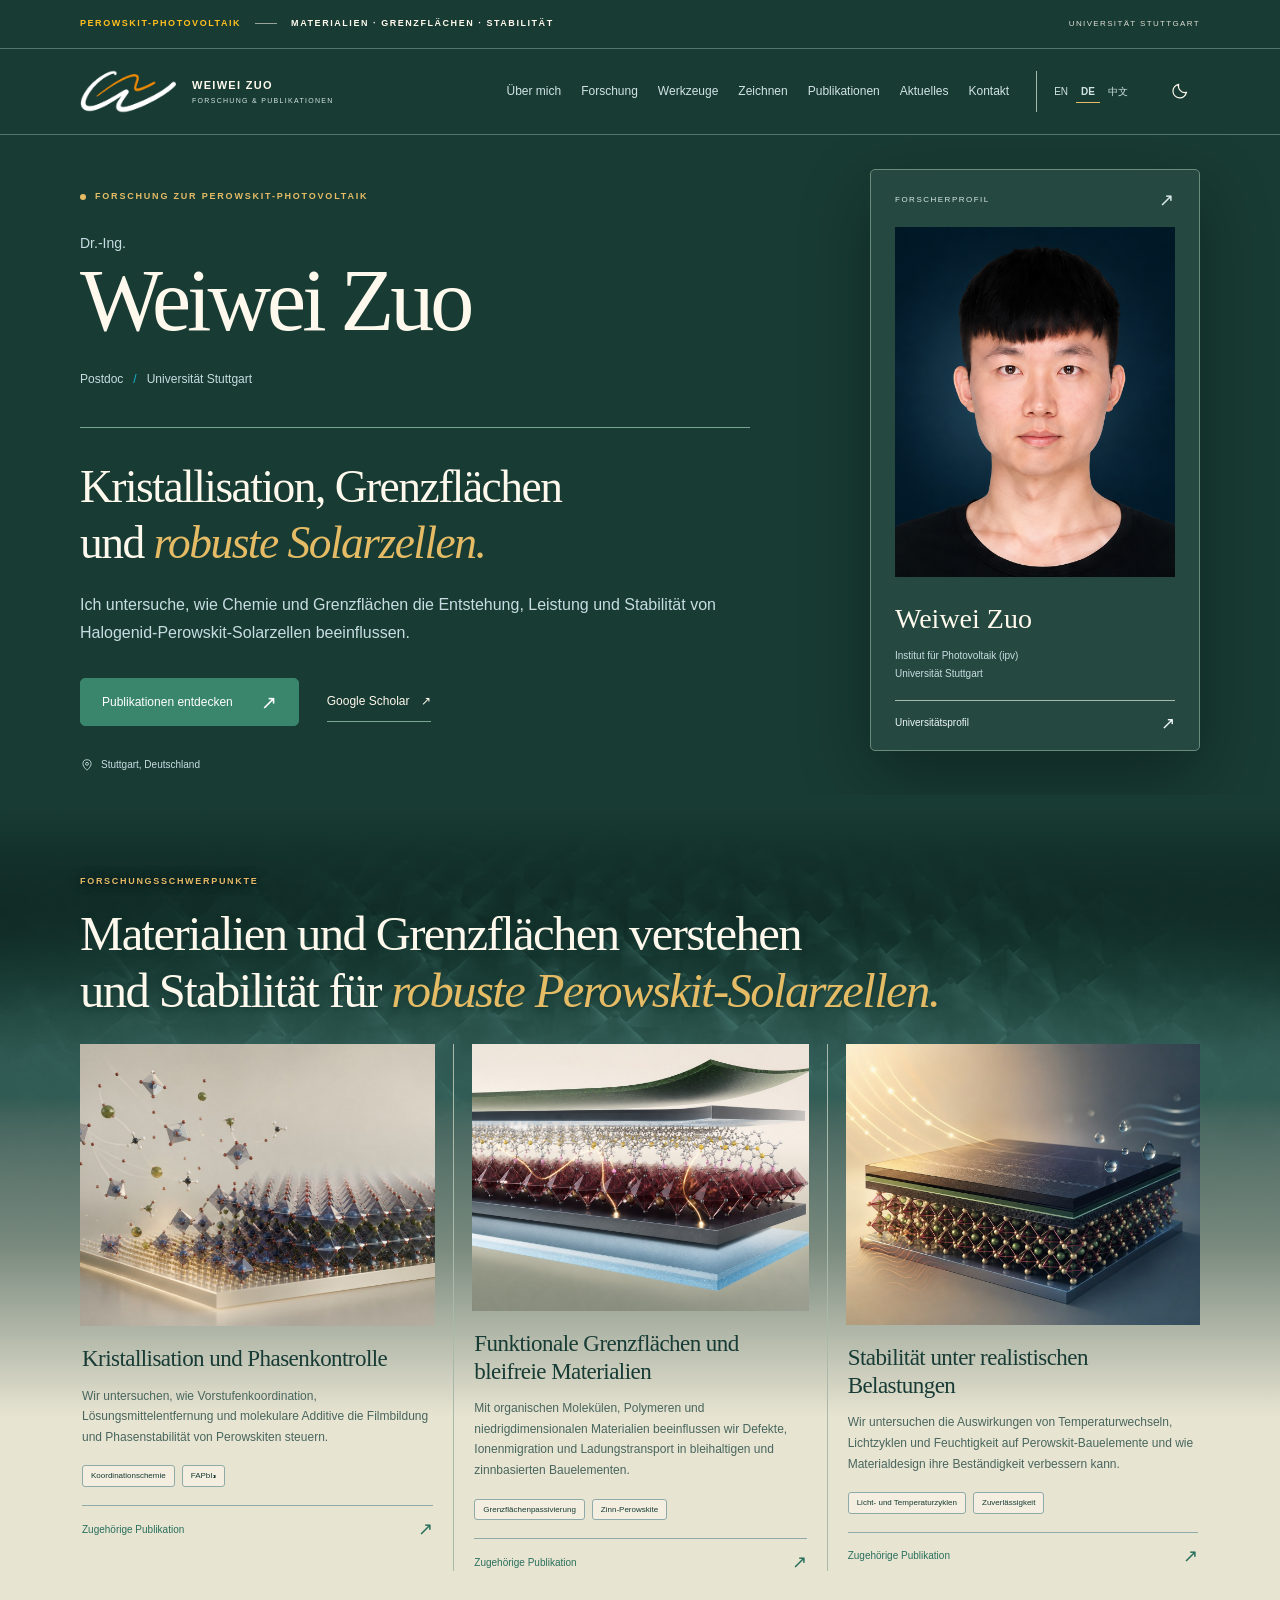
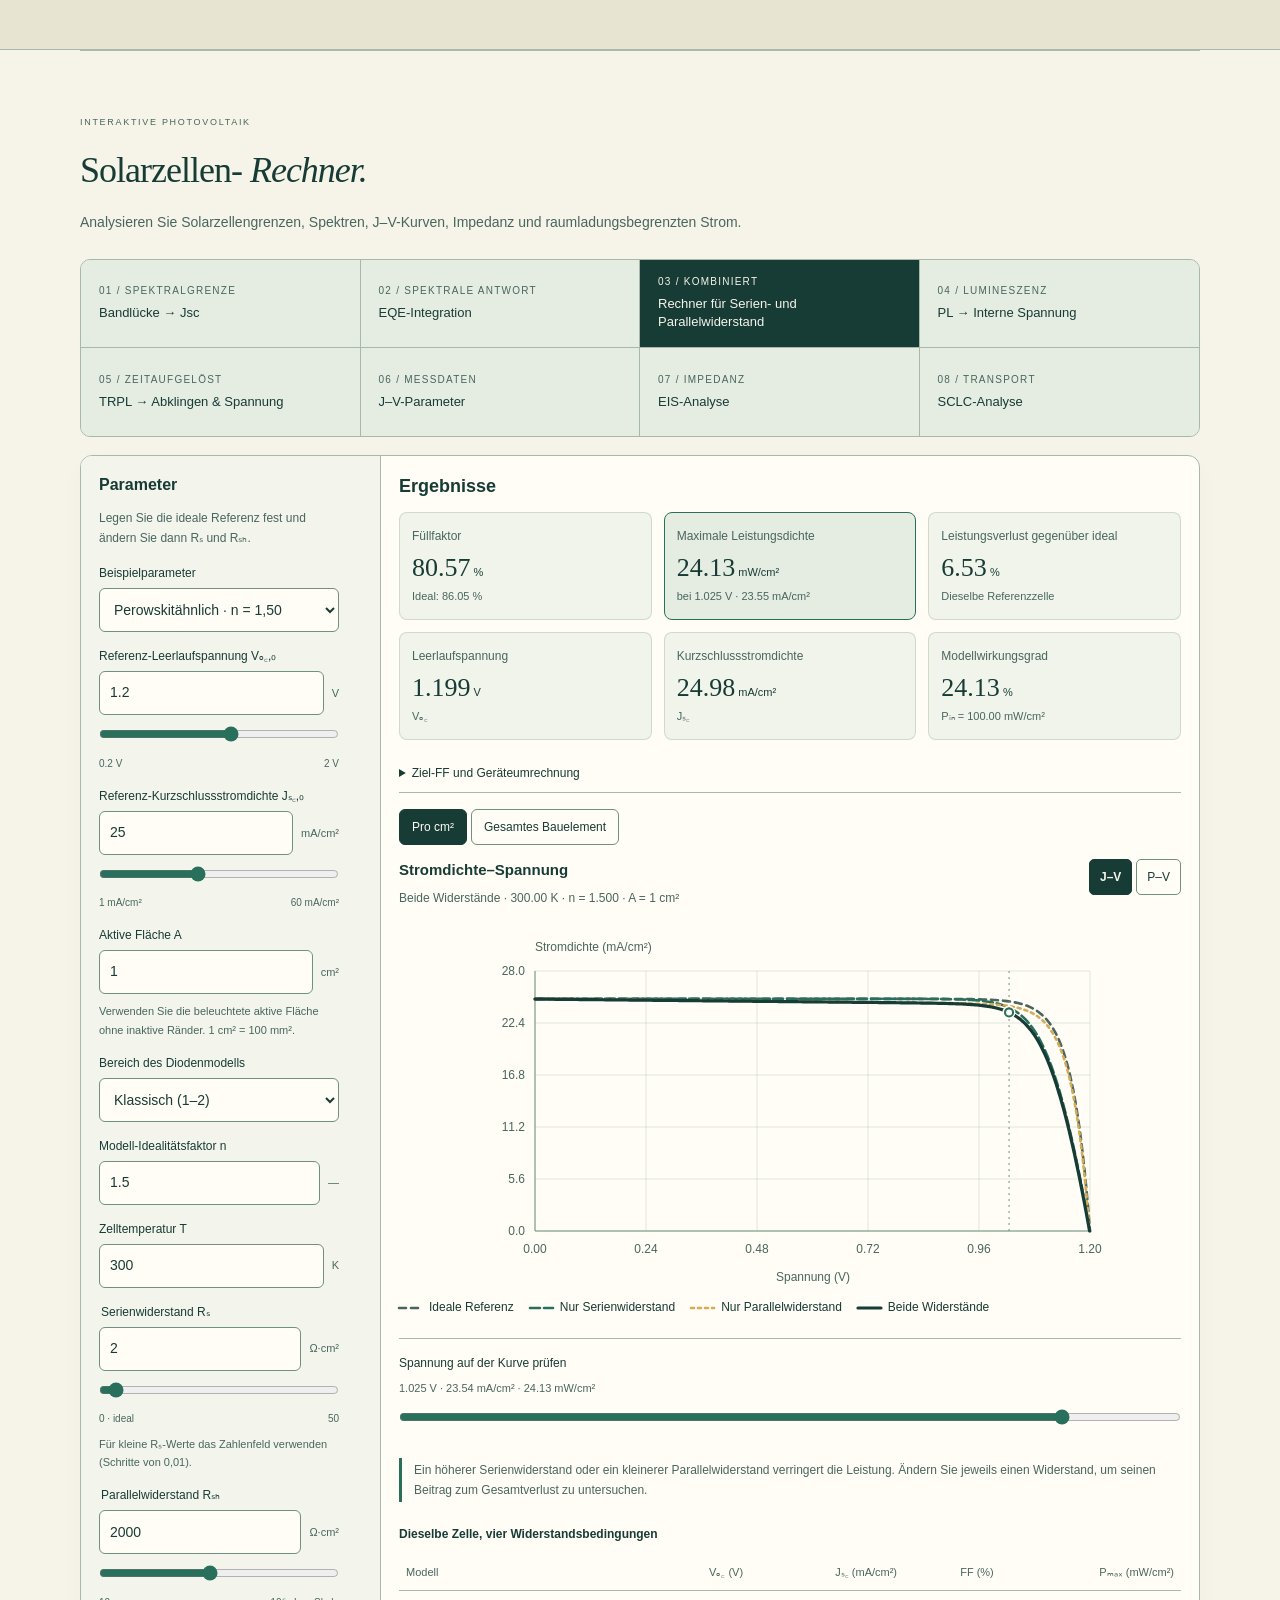
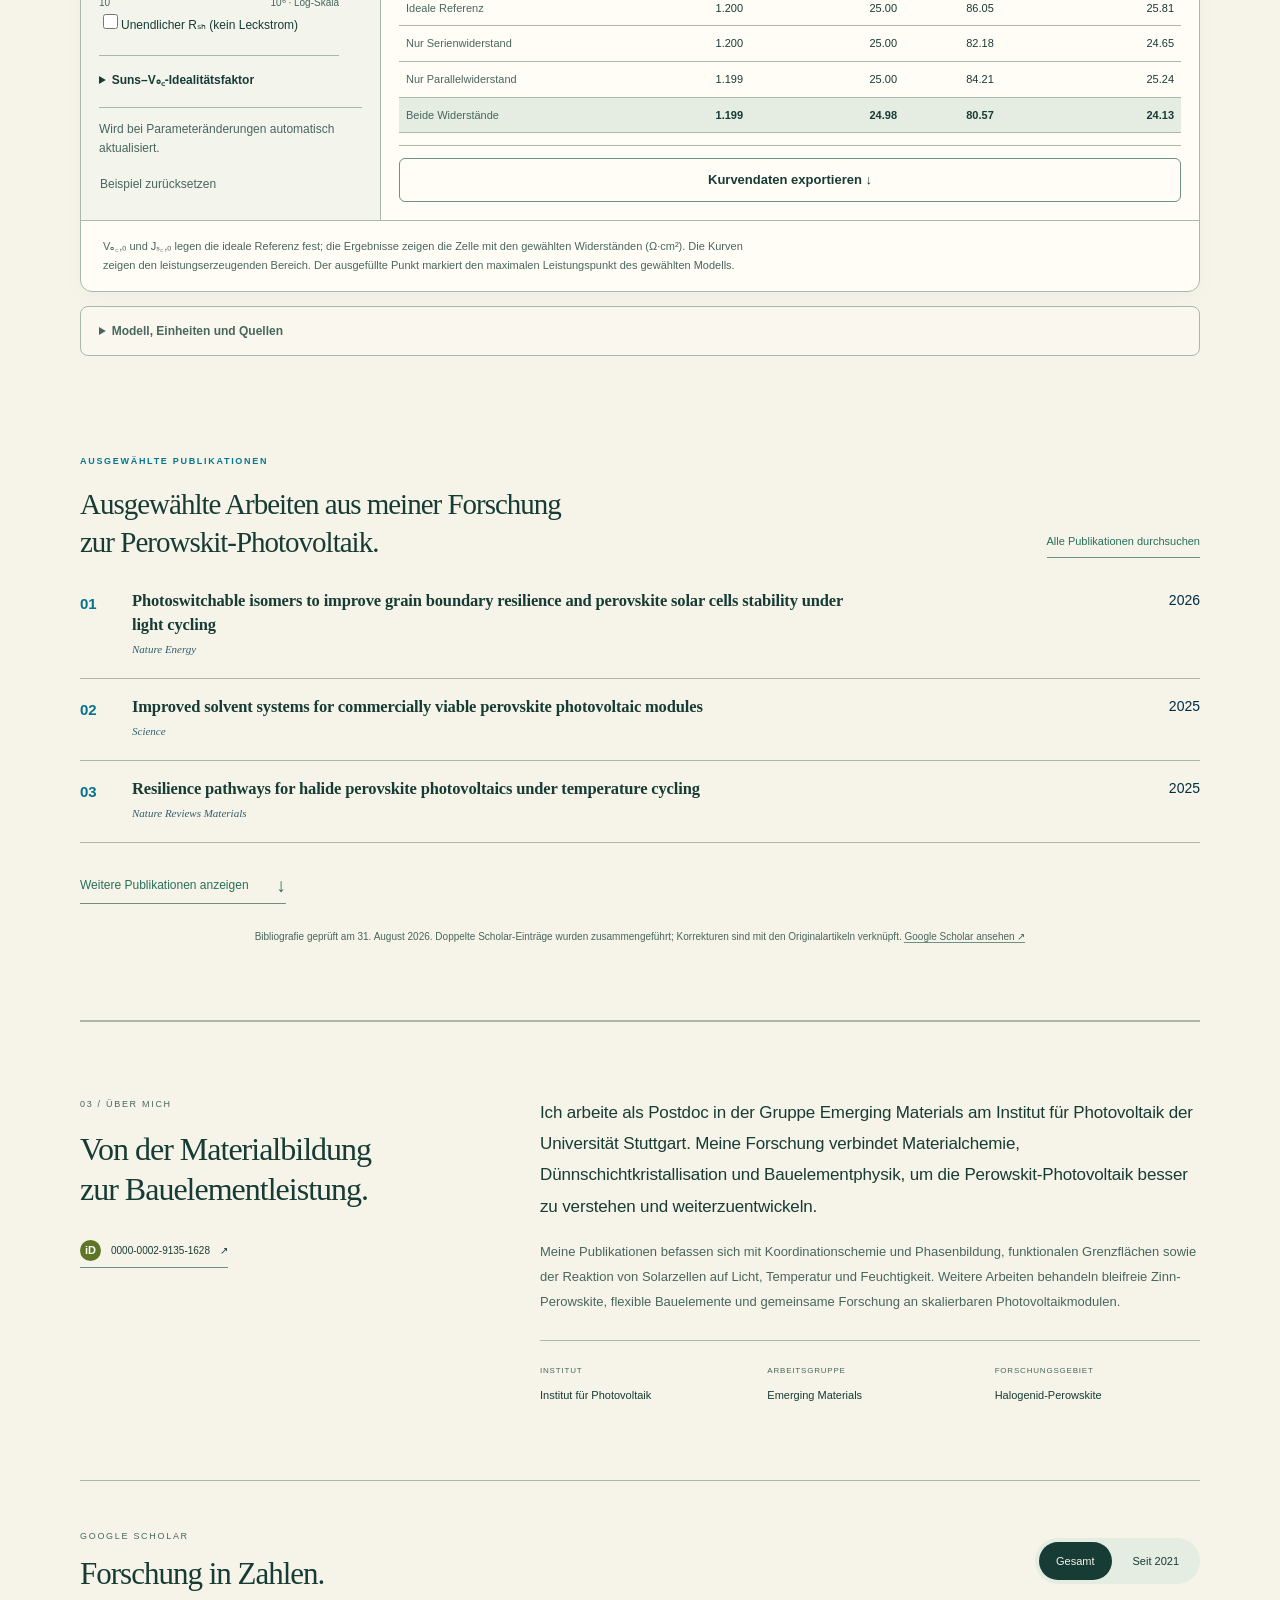
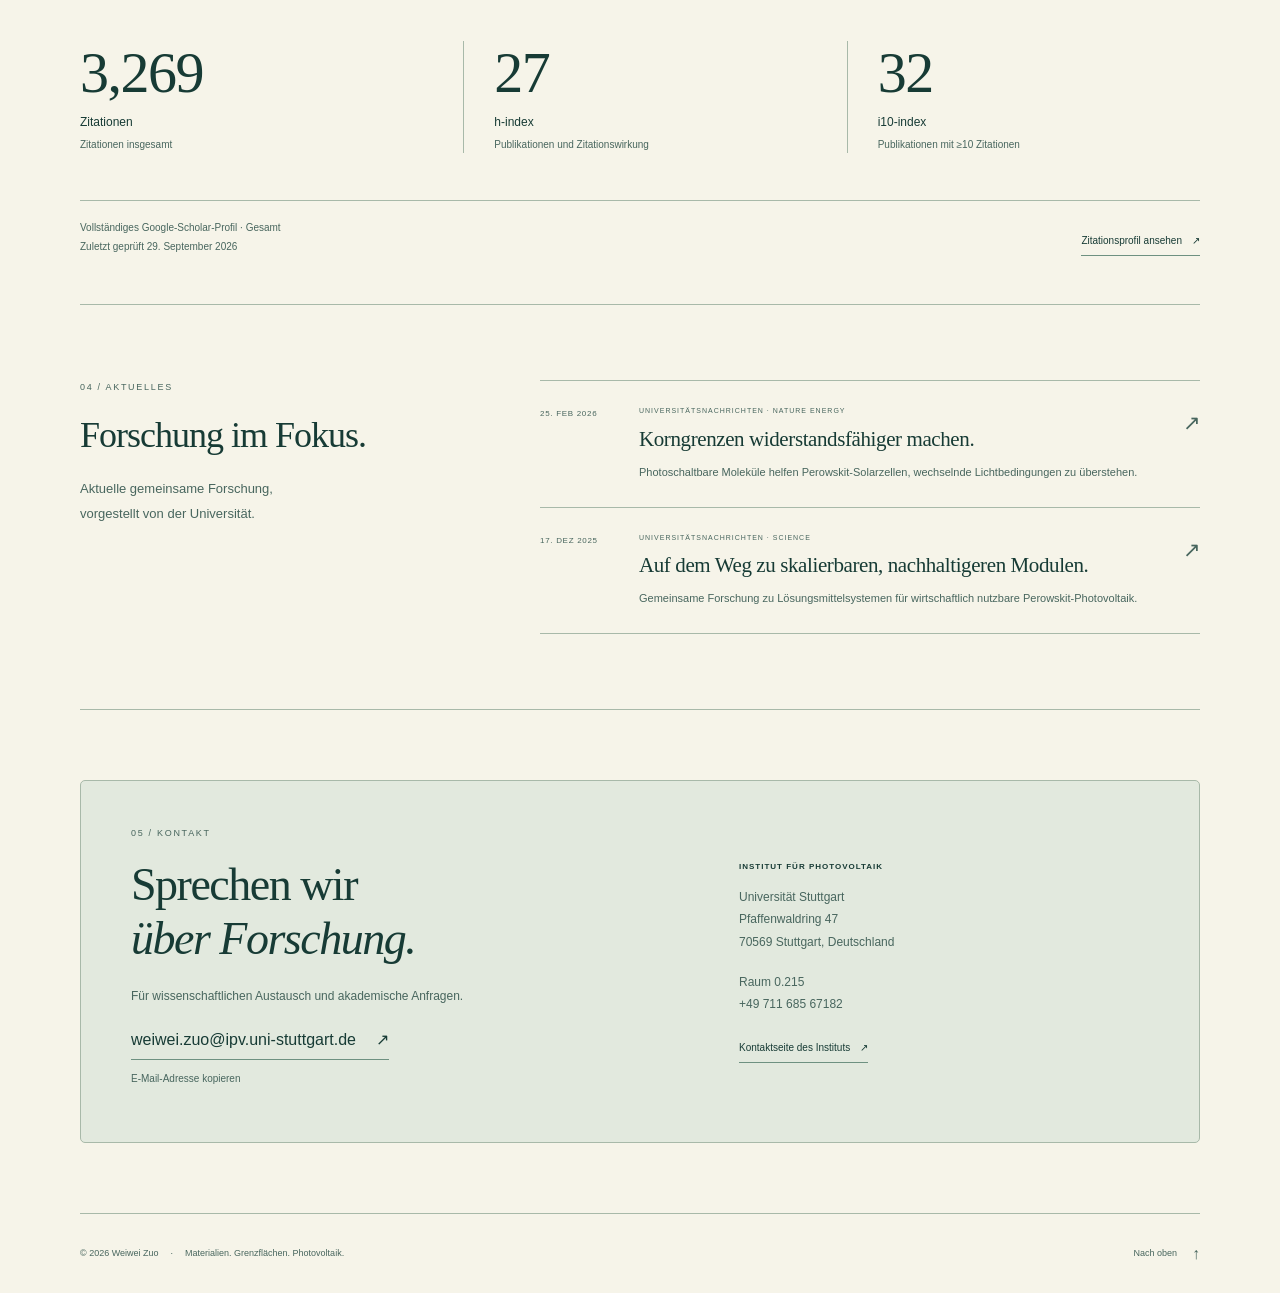
==== commit c561a265: "Add extended diode ideality and measured J-V checks" ====
--- a/de.html
+++ b/de.html
@@ -24,14 +24,14 @@
   <link rel="alternate" hreflang="de" href="https://muheilheim.github.io/weezuo/de.html">
   <link rel="alternate" hreflang="zh-CN" href="https://muheilheim.github.io/weezuo/zh.html">
   <link rel="alternate" hreflang="x-default" href="https://muheilheim.github.io/weezuo/">
-  <script defer src="./i18n.js?v=315ab167f964"></script>
+  <script defer src="./i18n.js?v=0903da67a1b1"></script>
   <script defer src="./profile.js?v=97cbedcf37a3"></script>
   <script defer src="./publications.js?v=69e78251b039"></script>
   <script defer src="./app.js?v=e6a5f8f074fa"></script>
-  <link rel="stylesheet" href="./resistance-lab.css?v=c92cca5bce99">
+  <link rel="stylesheet" href="./resistance-lab.css?v=e8a22ecb0425">
   <script defer src="./csv-export.js?v=f957c0c2aa8f"></script>
-  <script defer src="./resistance-model.js?v=f3a6c4cd6b2b"></script>
-  <script defer src="./resistance-lab.js?v=57913223651d"></script>
+  <script defer src="./resistance-model.js?v=f75575c6beba"></script>
+  <script defer src="./resistance-lab.js?v=2f05d6a8a258"></script>
   <link rel="stylesheet" href="./spectral-tools.css?v=d1590d800124">
   <script defer src="./solar-spectrum.js?v=75fdae03298f"></script>
   <script defer src="./spectral-model.js?v=5e9f2d489d0e"></script>
--- a/resistance-lab.css
+++ b/resistance-lab.css
@@ -16,7 +16,12 @@
 .rl-unit{white-space:nowrap;font-size:11px;color:var(--muted)}
 .rl-range-labels{display:flex;justify-content:space-between;font-size:10px;color:var(--muted)}
 .rl-field:disabled{opacity:.52}
-.rl-field input[aria-invalid="true"]{border-color:var(--orange);outline:1px solid var(--orange)}
+.rl-field textarea{width:100%;min-height:76px;padding:8px 10px;border:1px solid var(--control);border-radius:6px;background:var(--surface);color:var(--ink);font:12px/1.5 Consolas,monospace;resize:vertical}
+.rl-field :is(input,textarea)[aria-invalid="true"]{border-color:var(--orange);outline:1px solid var(--orange)}
+.rl-n-warning{padding-left:9px;border-left:3px solid var(--orange)}
+.rl-fit-status{margin-top:8px}
+.rl-fit-status:empty,#rl-n-estimate:empty{display:none}
+#rl-measured-ff-check[data-state="unreachable"]{border-color:var(--orange)}
 .rl-check{display:flex;align-items:center;gap:8px;font-size:11px;margin-top:9px}
 .rl-check input{accent-color:var(--teal);width:15px;height:15px}
 .rl-advanced{border-top:1px solid var(--line);padding-top:14px;margin-top:6px}
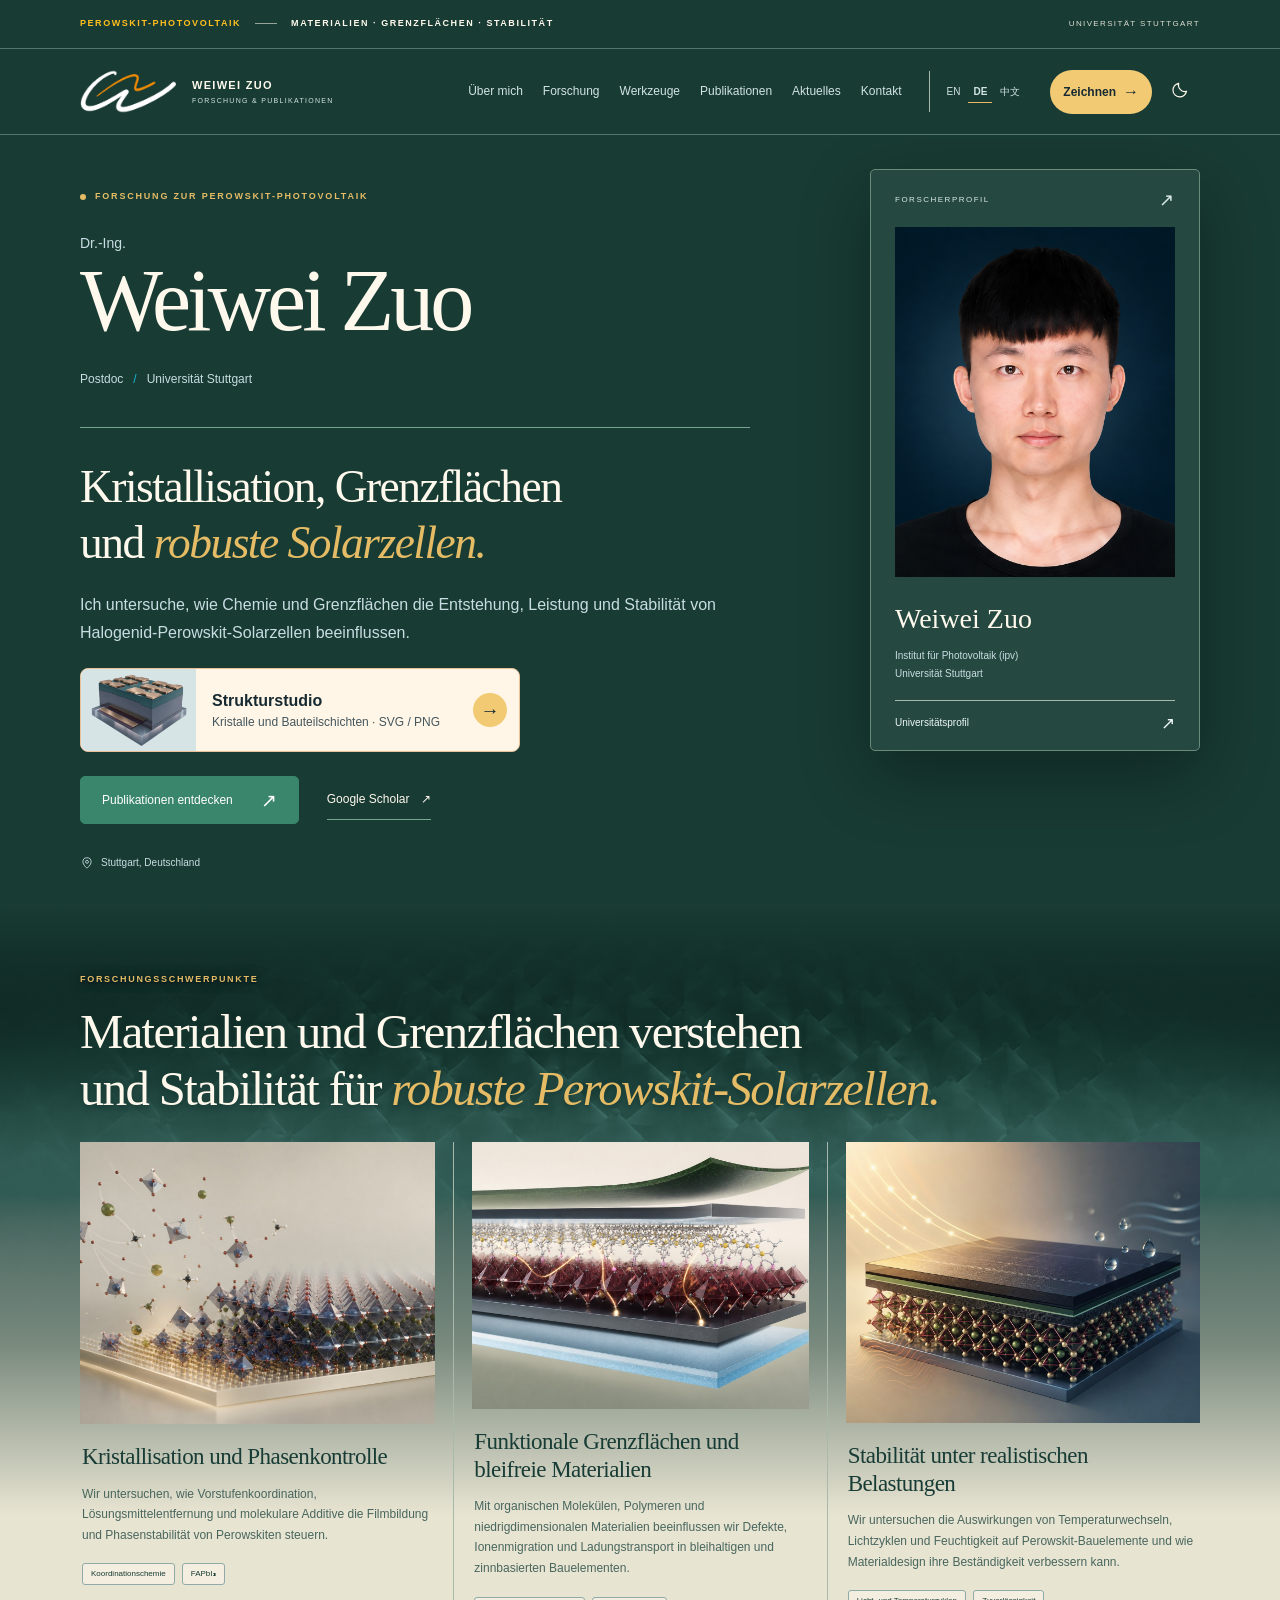
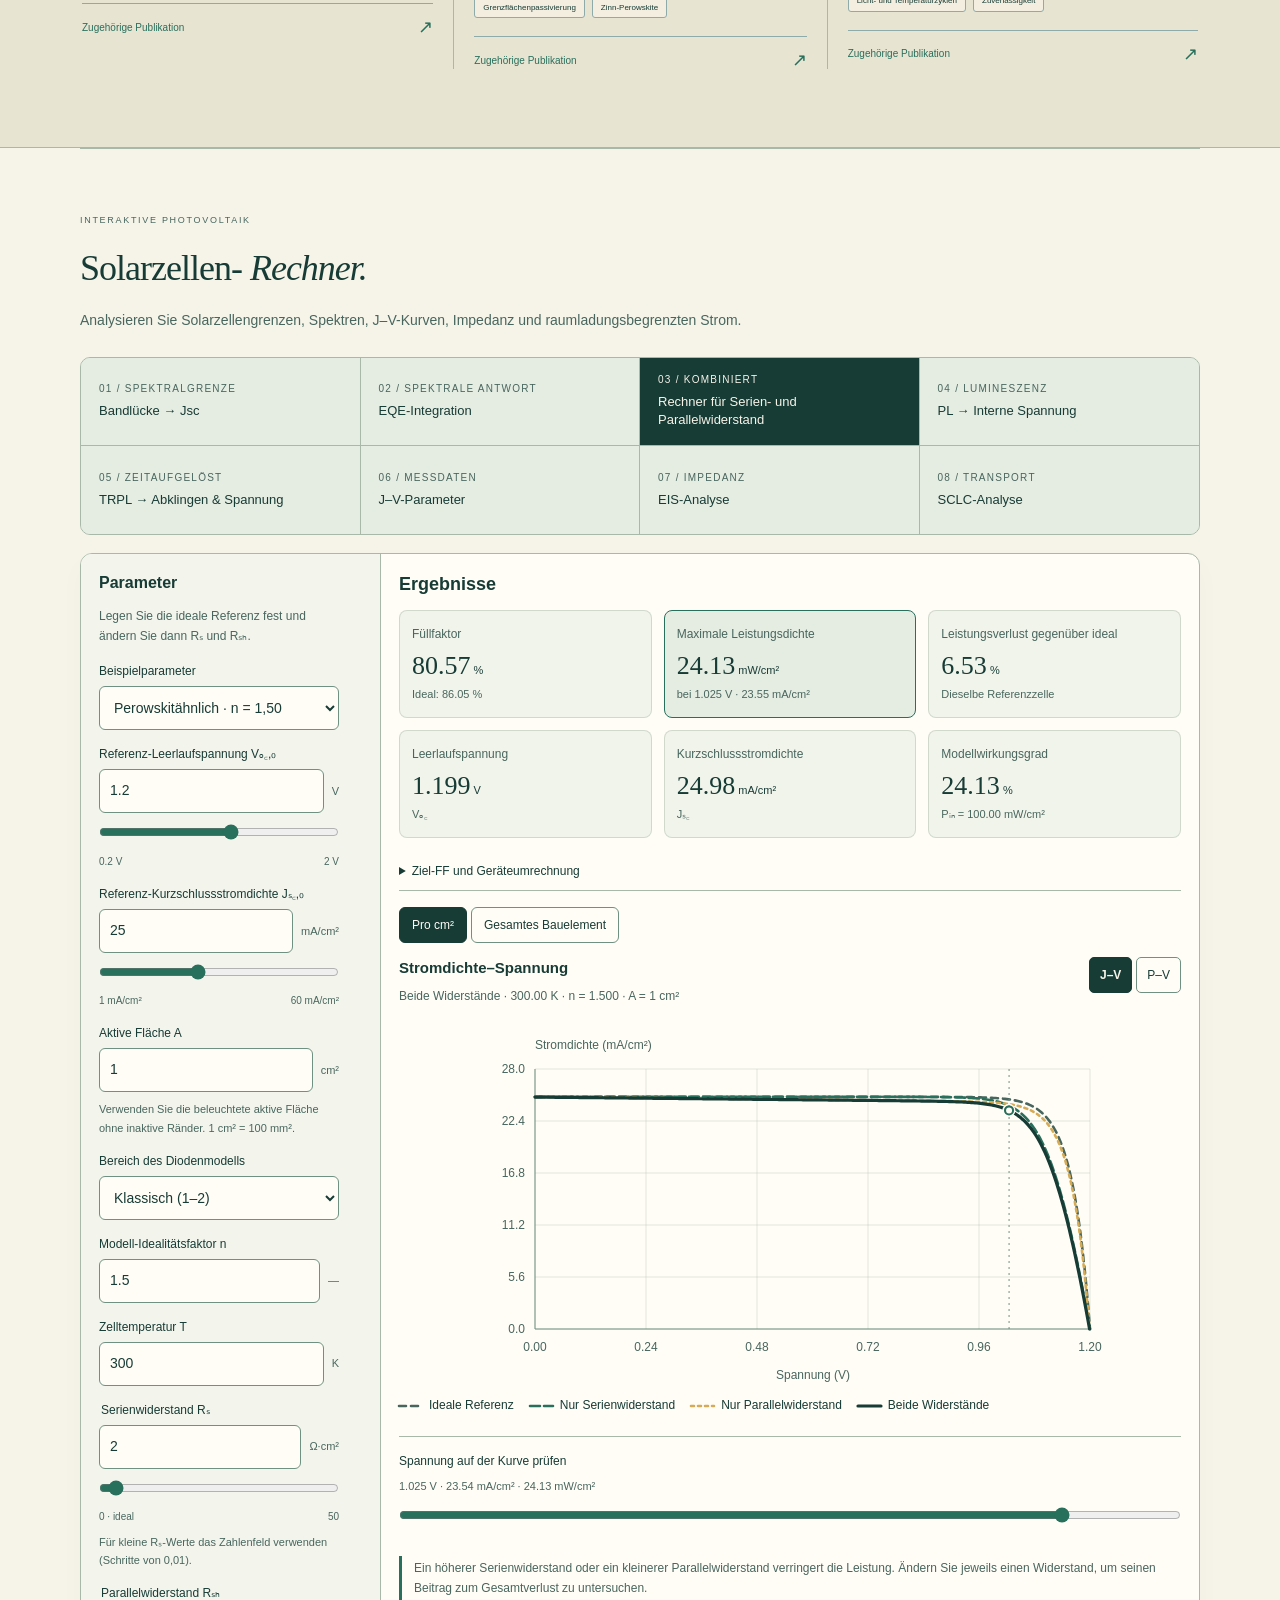
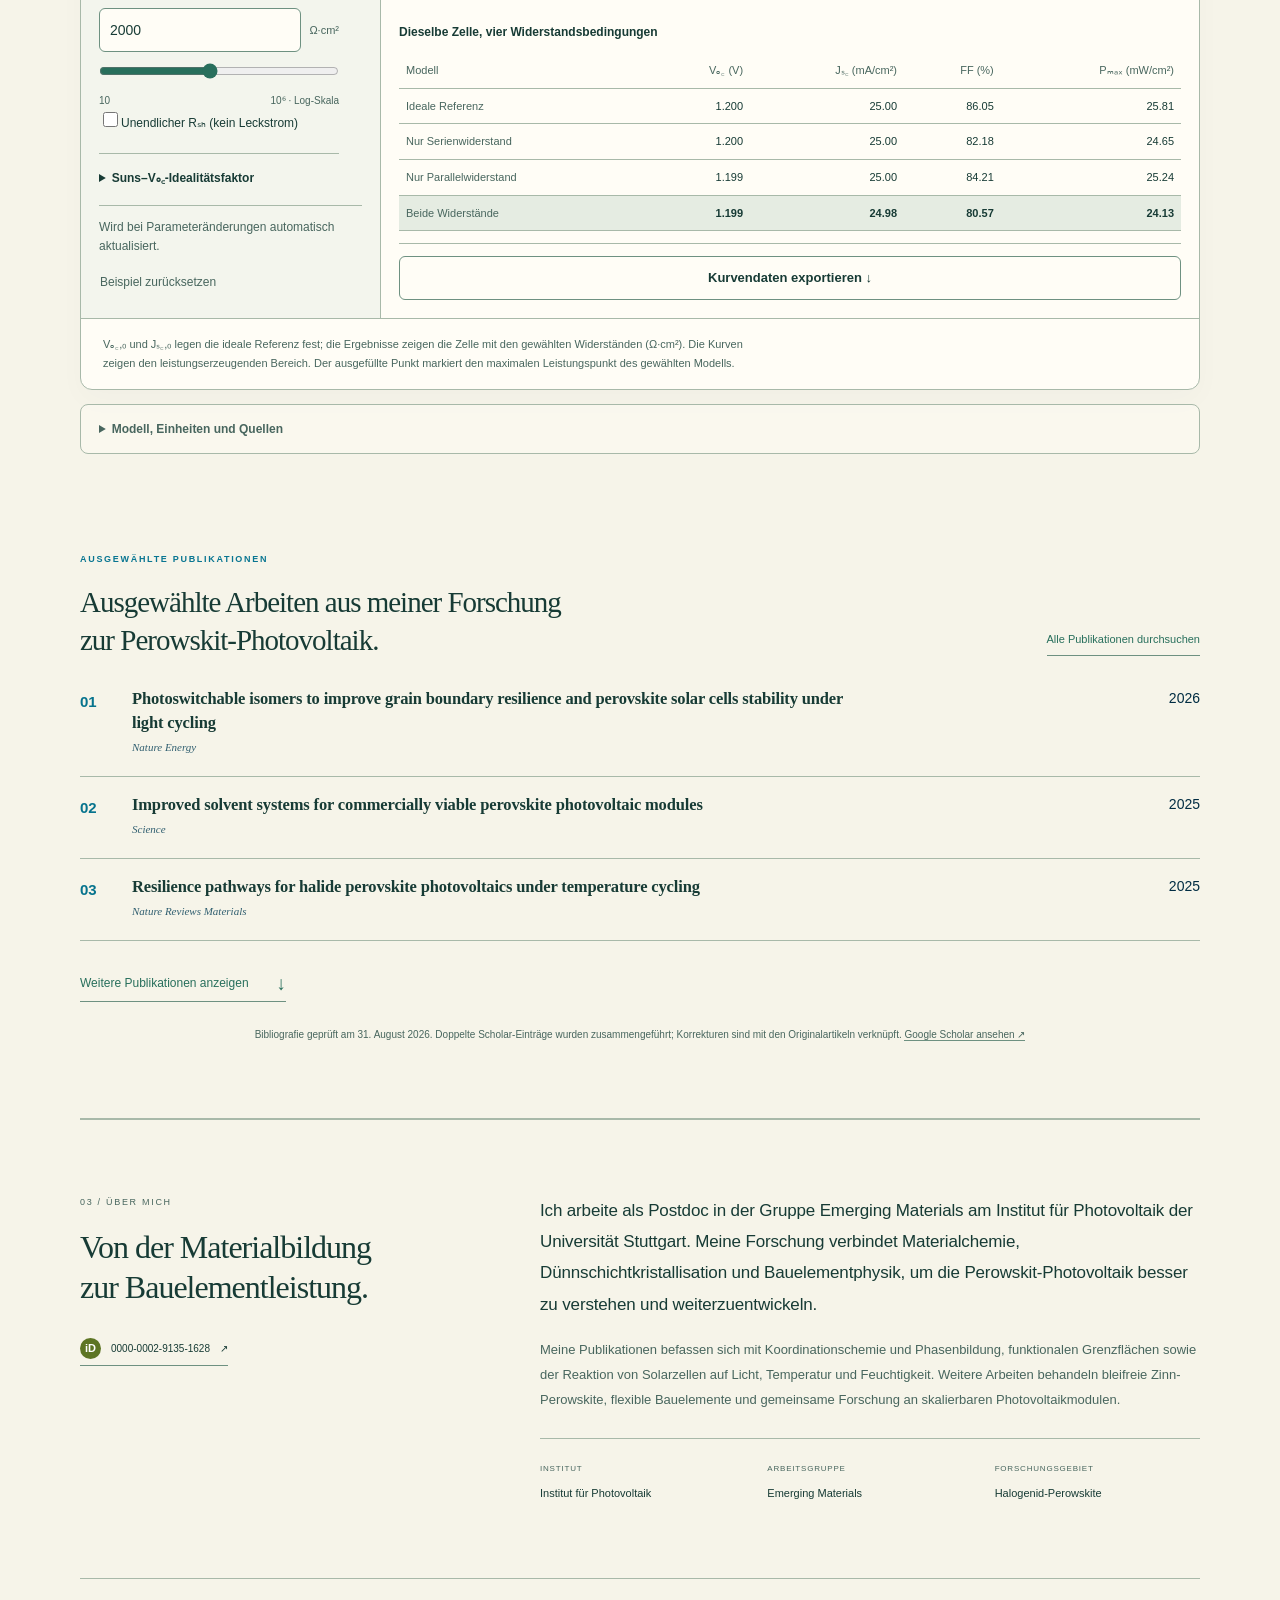
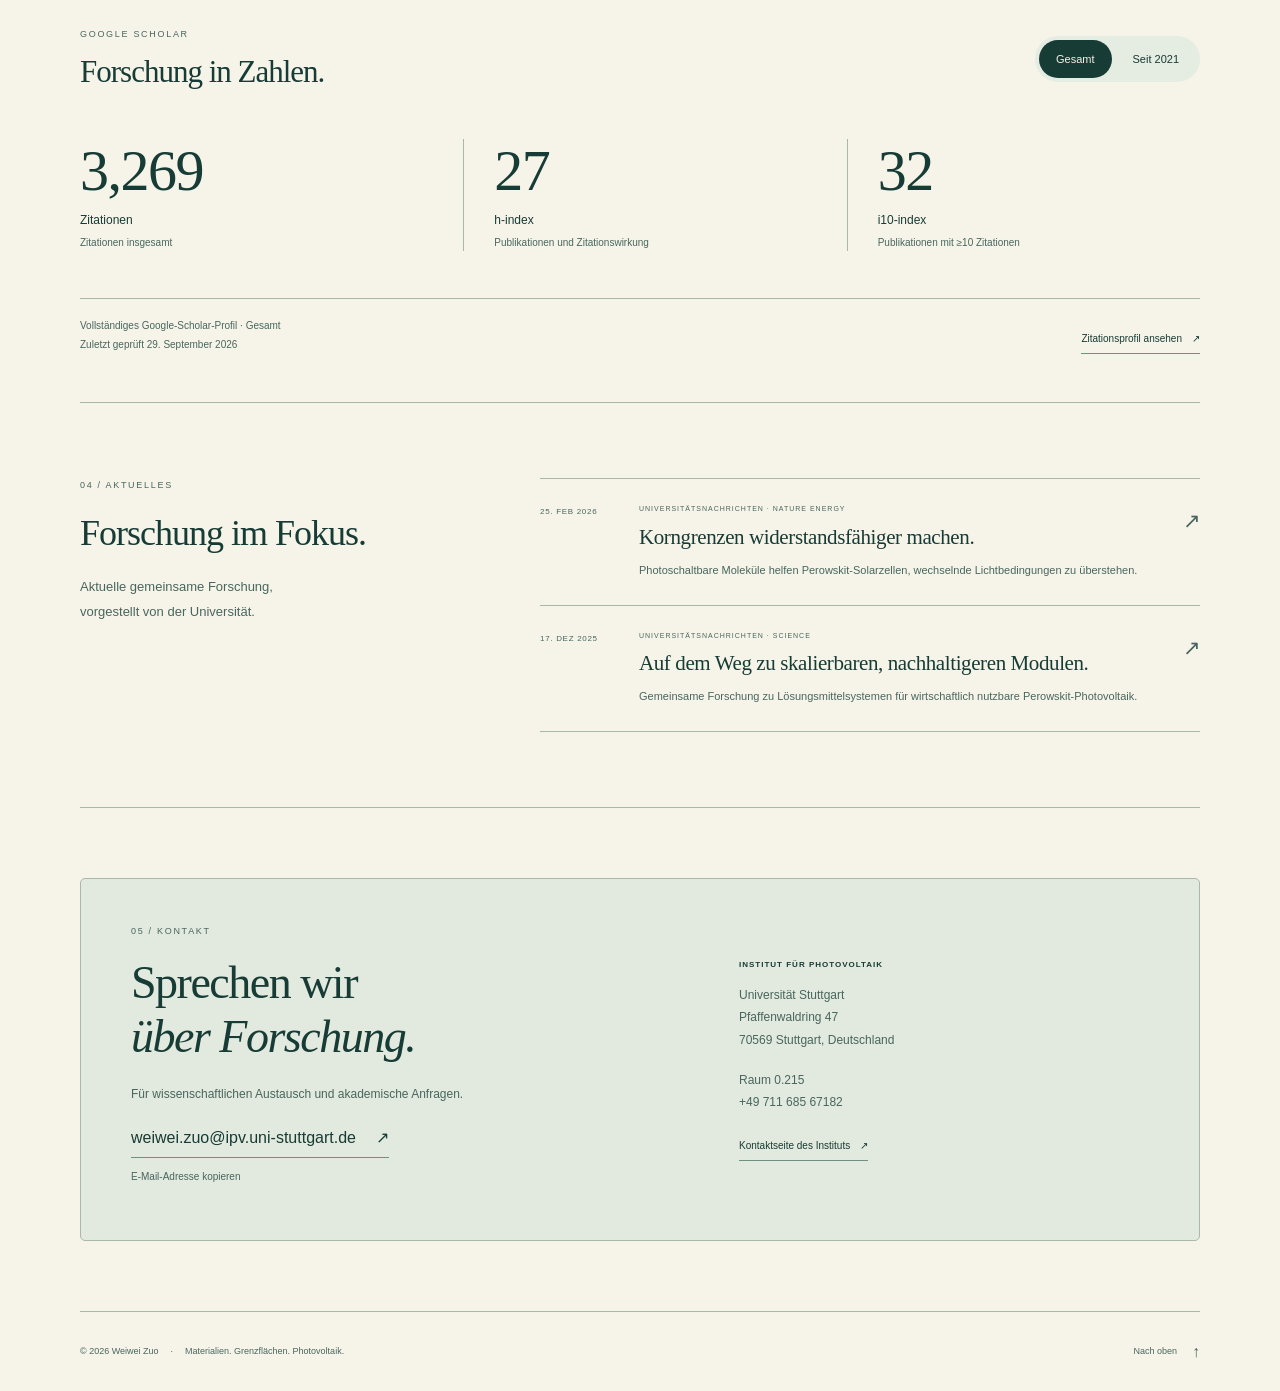
==== commit 2186e6dc: "Make the scientific drawing entry easier to find" ====
--- a/de.html
+++ b/de.html
@@ -19,15 +19,15 @@
   <meta property="og:locale" content="de_DE">
   <title>Weiwei Zuo | Perowskit-Photovoltaik</title>
   <link rel="icon" type="image/svg+xml" sizes="any" href="./assets/weiwei-zuo-icon.svg">
-  <link rel="stylesheet" href="./styles.css?v=a208180c8eee">
+  <link rel="stylesheet" href="./styles.css?v=b04d7976b060">
   <link rel="alternate" hreflang="en" href="https://muheilheim.github.io/weezuo/">
   <link rel="alternate" hreflang="de" href="https://muheilheim.github.io/weezuo/de.html">
   <link rel="alternate" hreflang="zh-CN" href="https://muheilheim.github.io/weezuo/zh.html">
   <link rel="alternate" hreflang="x-default" href="https://muheilheim.github.io/weezuo/">
-  <script defer src="./i18n.js?v=0903da67a1b1"></script>
+  <script defer src="./i18n.js?v=79e8bdea9b58"></script>
   <script defer src="./profile.js?v=97cbedcf37a3"></script>
   <script defer src="./publications.js?v=69e78251b039"></script>
-  <script defer src="./app.js?v=e6a5f8f074fa"></script>
+  <script defer src="./app.js?v=f92eeeee4824"></script>
   <link rel="stylesheet" href="./resistance-lab.css?v=e8a22ecb0425">
   <script defer src="./csv-export.js?v=f957c0c2aa8f"></script>
   <script defer src="./resistance-model.js?v=f75575c6beba"></script>
@@ -70,10 +70,12 @@
   <header class="header">
     <div class="header-inner wrap">
       <a href="#home" class="brand" aria-label="Startseite von Weiwei Zuo"><img class="brand-mark" src="./assets/weiwei-zuo-logo.png" width="1846" height="852" alt="" decoding="async"><span>WEIWEI ZUO<span class="brand-subtitle">FORSCHUNG &amp; PUBLIKATIONEN</span></span></a>
-      <nav id="navigation" class="nav" aria-label="Hauptnavigation"><a href="#about">Über mich</a><a href="#research">Forschung</a><a href="#solar-cell-tools">Werkzeuge</a><a href="./drawing.html?lang=de">Zeichnen</a><a href="#publications">Publikationen</a><a href="#updates">Aktuelles</a><a href="#contact">Kontakt</a><span class="language-switch" role="group" aria-label="Sprache"><a data-language="en" href="./index.html" lang="en">EN</a><a data-language="de" href="./de.html" lang="de" aria-current="page">DE</a><a data-language="zh" href="./zh.html" lang="zh-CN">中文</a></span></nav>
+      <nav id="navigation" class="nav" aria-label="Hauptnavigation"><a href="#about">Über mich</a><a href="#research">Forschung</a><a href="#solar-cell-tools">Werkzeuge</a><a href="#publications">Publikationen</a><a href="#updates">Aktuelles</a><a href="#contact">Kontakt</a><span class="language-switch" role="group" aria-label="Sprache"><a data-language="en" href="./index.html" lang="en">EN</a><a data-language="de" href="./de.html" lang="de" aria-current="page">DE</a><a data-language="zh" href="./zh.html" lang="zh-CN">中文</a></span></nav>
       <div class="header-actions">
+        <nav class="drawing-navigation" aria-label="Strukturstudio">
+          <a class="drawing-nav-link" href="./drawing.html?lang=de"><span>Zeichnen</span><span aria-hidden="true">→</span></a>
+        </nav>
         <button class="icon-button" id="theme-button" type="button" aria-label="Zum dunklen Modus wechseln" aria-pressed="false"><svg class="moon-icon" viewBox="0 0 24 24" fill="none" stroke="currentColor" stroke-width="1.5" aria-hidden="true"><path d="M20.8 13.2A8.5 8.5 0 0 1 10.8 3.1a8.6 8.6 0 1 0 10 10.1Z"/></svg><svg class="sun-icon" viewBox="0 0 24 24" fill="none" stroke="currentColor" stroke-width="1.5" aria-hidden="true"><circle cx="12" cy="12" r="4"/><path d="M12 2v2m0 16v2M2 12h2m16 0h2M5 5l1.5 1.5m11 11L19 19M5 19l1.5-1.5m11-11L19 5"/></svg></button>
-        <button class="icon-button menu-button" id="menu-button" type="button" aria-expanded="false" aria-controls="navigation" aria-label="Navigation öffnen"><svg viewBox="0 0 24 24" fill="none" stroke="currentColor" stroke-width="1.5" aria-hidden="true"><path d="M4 7h16M4 12h16M4 17h16"/></svg></button>
       </div>
     </div>
   </header>
@@ -87,6 +89,14 @@
         <p class="hero-role"><span data-profile="role">Postdoc</span><span class="role-divider" aria-hidden="true">/</span><span data-profile="university">Universität Stuttgart</span></p>
         <p class="hero-headline">Kristallisation, Grenzflächen<br>und <em>robuste Solarzellen.</em></p>
         <p class="hero-description" data-profile="statement">Ich untersuche, wie Chemie und Grenzflächen die Entstehung, Leistung und Stabilität von Halogenid-Perowskit-Solarzellen beeinflussen.</p>
+        <a class="drawing-feature" href="./drawing.html?lang=de" aria-labelledby="drawing-feature-title" aria-describedby="drawing-feature-details">
+          <span class="drawing-feature-visual"><img src="./assets/drawing-device-thumbnail.webp" width="720" height="540" alt="" decoding="async"></span>
+          <span class="drawing-feature-copy">
+            <strong id="drawing-feature-title">Strukturstudio</strong>
+            <span id="drawing-feature-details">Kristalle und Bauteilschichten · SVG / PNG</span>
+          </span>
+          <span class="drawing-feature-arrow" aria-hidden="true">→</span>
+        </a>
         <div class="hero-cta"><a class="button primary" href="#publications">Publikationen entdecken<span aria-hidden="true">↗</span></a><a class="text-link" href="https://scholar.google.com/citations?user=ynl-iTQAAAAJ&amp;hl=en" target="_blank" rel="noopener noreferrer">Google Scholar<span aria-hidden="true">↗</span></a></div>
         <div class="hero-location"><svg viewBox="0 0 24 24" fill="none" stroke="currentColor" stroke-width="1.5" aria-hidden="true"><path d="M19 10c0 5-7 11-7 11S5 15 5 10a7 7 0 0 1 14 0Z"/><circle cx="12" cy="10" r="2.5"/></svg>Stuttgart, Deutschland</div>
       </div>
--- a/styles.css
+++ b/styles.css
@@ -1,7 +1,7 @@
 :root{--bg:#fffdf7;--surface:#fff;--ink:#022b40;--muted:#385f70;--line:#8fb8c8;--control:#678f9f;--soft:#e4f2f6;--accent:#d58a00;--paper:#cfe5ed;--sky:#67b4d9;--teal:#087c98;--orange:#b95000;--orcid:#5d7524;--banner:#022b40;--banner-end:#07566c;--banner-ink:#fffdf7;--banner-accent:#ffbf1f;--banner-line:#ffbf1f;--sans:Inter,"Segoe UI",Arial,sans-serif;--serif:Georgia,"Times New Roman",serif}
 :root[data-theme="dark"]{--bg:#011923;--surface:#073549;--ink:#f8fcfd;--muted:#c2d8e1;--line:#4e7f90;--control:#56899a;--soft:#0b3f53;--accent:#ffc52b;--paper:#0a3a4c;--sky:#9bd7ef;--teal:#6bcbe0;--orange:#ffad4a;--orcid:#5d7524;--banner:#0a4357;--banner-end:#0d5d72;--banner-ink:#f8fcfd;--banner-accent:#ffc52b;--banner-line:#ffc52b}
 *{box-sizing:border-box}
-html{scroll-behavior:smooth;scroll-padding-top:110px}
+html{scroll-behavior:smooth;scroll-padding-top:var(--homepage-scroll-padding,110px)}
 body{margin:0;background:var(--bg);color:var(--ink);font-family:var(--sans);font-size:15px;line-height:1.7;-webkit-font-smoothing:antialiased}
 body:has(dialog[open]){overflow:hidden}
 button,input,select,textarea{font:inherit}
@@ -39,12 +39,11 @@
 .language-switch a[aria-current="page"]{color:var(--ink);font-weight:700}
 .language-switch a[aria-current="page"]::after{right:0}
 @media(max-width:1060px){.nav{gap:12px}.language-switch{margin-left:2px;padding-left:7px}}
-@media(max-width:720px){.language-switch{width:100%;justify-content:center;border-left:0;border-top:1px solid var(--line);margin:7px 0 0;padding:8px 0 0}.language-switch a{flex:0 0 auto!important;padding-inline:13px!important}}
 .header-actions{display:flex;gap:6px}
 .icon-button{display:inline-flex;align-items:center;justify-content:center;width:42px;height:42px;flex-shrink:0;border:0;background:transparent;border-radius:50%;font-size:24px}
 .icon-button svg{width:19px;height:19px}
 .icon-button:hover{background:var(--paper)}
-.sun-icon,.menu-button{display:none}
+.sun-icon{display:none}
 [data-theme="dark"] .moon-icon{display:none}
 [data-theme="dark"] .sun-icon{display:block}
 .hero{display:grid;grid-template-columns:minmax(0,1fr) 282px;gap:108px;align-items:center;padding-block:77px 73px}
@@ -215,7 +214,7 @@
 .toast.visible{opacity:1;transform:translate(-50%,0)}
 @media(max-width:1060px){.wrap{width:calc(100% - 72px)}.hero{gap:60px;grid-template-columns:minmax(0,1fr) 260px}.hero-role{max-width:340px;gap:5px 9px}.role-divider{display:none}.hero-role>span:last-child{flex-basis:100%}.nav{gap:20px}.brand-subtitle{display:none}.research-strip{font-size:11px;gap:15px}.about-section,.updates-section{gap:42px}.research-card-content{padding:20px 20px 18px}.research-card h3{font-size:22px}.publication-controls{align-items:start}.search-box input{width:180px}.publication-tabs button{padding:8px 12px}.contact-inner{gap:40px;padding:40px}.contact-email{font-size:14px}}
 @media(max-width:800px){.wrap{width:calc(100% - 48px)}.header-inner{height:74px;gap:18px}.nav{gap:15px}.nav a{font-size:11px}.brand{font-size:10px;gap:13px}.brand-mark{font-size:32px}.hero{grid-template-columns:minmax(0,1fr) 220px;gap:38px;padding-block:56px}.eyebrow{font-size:7px;letter-spacing:1.2px;gap:7px;margin-bottom:28px}h1{font-size:62px}.hero-headline{font-size:23px;margin:22px 0 15px}.hero-description{font-size:12px}.hero-cta{gap:20px}.button{padding-inline:16px;font-size:11px;gap:16px}.text-link{font-size:11px;gap:8px}.profile-card{padding:17px 18px 0}.profile-topline{font-size:7px}.profile-card-info strong{font-size:22px}.profile-card-info span{font-size:9px}.profile-card-info{padding:14px 0}.profile-card-link{font-size:9px}.research-strip{font-size:10px;gap:12px;padding-block:20px}.strip-label{font-size:7px;letter-spacing:.6px}.strip-star{font-size:15px}.section{padding-block:55px}h2{font-size:32px}.about-section h2{font-size:27px}.about-section,.updates-section{grid-template-columns:1fr 1.6fr;gap:35px}.about-lead{font-size:15px}.body-copy{font-size:12px}.about-facts{font-size:10px;gap:16px}.fact-label{font-size:7px;letter-spacing:.3px}.section-heading{gap:20px}.section-aside{font-size:10px;max-width:200px}.research-grid{gap:14px}.research-card-content{padding:19px 17px 17px}.research-card h3{font-size:21px}.research-card p{font-size:11px}.tags{gap:5px}.tags span{font-size:7px;padding:2px 5px}.research-card-content>a{font-size:9px}.publication-controls{flex-direction:column;gap:18px}.search-controls{width:100%}.search-box{flex:1}.search-box input{width:100%}.publication{gap:16px;grid-template-columns:50px minmax(0,1fr)}.publication h3{font-size:16px}.pub-year{font-size:23px}.update-row{grid-template-columns:1fr 17px;gap:8px}.update-row time{grid-column:1}.update-row>div{grid-column:1}.update-row>span{grid-column:2;grid-row:1/3}.contact-inner h2{font-size:39px}.contact-inner{padding:32px;gap:30px}.contact-email{font-size:12px;gap:10px}.contact-details{font-size:11px}.contact-details .address-title{font-size:7px;letter-spacing:.4px}}
-@media(max-width:720px){html{scroll-padding-top:91px}.wrap{width:calc(100% - 40px)}.header-inner{height:68px;gap:12px}.brand-subtitle{display:block;font-size:6px;letter-spacing:1px}.brand{font-size:10px;gap:14px}.brand-mark{font-size:34px}.header-actions{margin-left:auto;gap:0}.menu-button{display:inline-flex}.nav{display:none;position:absolute;top:68px;left:0;right:0;background:var(--bg);padding:14px 20px 20px;border-bottom:1px solid var(--line);box-shadow:0 12px 20px #00000008;gap:5px;flex-wrap:wrap}.nav.open{display:flex}.nav a{padding:10px 11px;font-size:12px;flex:1;text-align:center;white-space:nowrap}.hero{grid-template-columns:1fr;gap:37px;padding-block:42px 39px}.eyebrow{font-size:7px;letter-spacing:1.15px;margin-bottom:27px}.credential{font-size:12px}h1{font-size:64px;letter-spacing:-2.7px;margin-bottom:13px}.hero-role{font-size:11px;gap:2px}.hero-headline{font-size:27px;line-height:1.4;margin-block:25px 17px}.hero-description{font-size:13px;line-height:1.85;max-width:430px;margin-bottom:25px}.hero-cta{gap:23px}.button{padding:12px 17px;font-size:12px;gap:20px}.text-link{font-size:12px}.hero-location{font-size:10px;margin-top:22px}.profile-card{width:100%;max-width:340px;justify-self:center;transform:none;display:grid;grid-template-columns:104px minmax(0,1fr);padding:18px;gap:0 17px;border-radius:7px}.profile-topline{grid-column:1/-1;font-size:7px;margin-bottom:15px}.portrait-frame{grid-column:1;grid-row:2/4;align-self:center}.profile-card-info{grid-column:2;grid-row:2;padding:0 0 12px}.profile-card-info strong{font-size:22px;line-height:1.3;margin:0 0 8px}.profile-card-info span{font-size:9px;line-height:1.8}.profile-card-link{grid-column:2;grid-row:3;font-size:9px;padding:9px 0 0}.research-strip{flex-wrap:wrap;gap:12px 8px;font-size:10px;justify-content:space-between;padding-block:19px}.strip-label{flex-basis:100%;font-size:7px;letter-spacing:1px}.strip-star{font-size:13px}.section{padding-block:45px}.section-kicker{font-size:8px;margin-bottom:13px}h2{font-size:32px}.about-section,.updates-section{grid-template-columns:1fr;gap:25px}.about-section h2{font-size:30px}.section-intro>.inline-link{margin-top:17px}.about-lead{font-size:15px;line-height:1.85}.body-copy{font-size:13px}.about-facts{font-size:10px;gap:12px;margin-top:21px;padding-top:21px}.fact-label{font-size:7px}.section-heading{display:block;margin-bottom:26px}.section-aside{font-size:12px;max-width:none;margin:13px 0 0}.research-grid{grid-template-columns:1fr;gap:15px}.research-card-content{padding:23px 25px 20px}.research-card-top{margin-bottom:17px}.research-card h3{font-size:28px}.research-card h3 br{display:none}.research-card p{font-size:13px}.research-symbol{font-size:31px}.tags{margin-block:17px 19px}.tags span{font-size:9px;padding:3px 7px}.research-card-content>a{font-size:11px;padding-top:14px}.publications-section .section-heading>.inline-link{margin-top:14px}.publication-intro{font-size:12px;line-height:1.8}.publication-controls{gap:17px}.publication-tabs button{font-size:11px;padding:8px 14px}.search-controls{gap:7px}.search-box{padding-left:9px;gap:7px}.search-box input{font-size:10px;padding-block:12px}.search-box svg{width:13px;height:13px}select{font-size:10px;min-width:83px;padding-inline:7px}.publication-summary{font-size:8px}.publication{grid-template-columns:1fr;gap:9px;padding-block:24px}.pub-year{font-size:19px;padding:0}.pub-journal{font-size:7px;letter-spacing:1px;margin-bottom:8px}.publication h3{font-size:16px;line-height:1.6;margin-bottom:10px}.pub-authors{font-size:10px;line-height:1.9}.pub-citation{font-size:10px}.pub-links{gap:15px;margin-top:12px}.pub-links a,.pub-links button{font-size:10px;min-height:32px;display:inline-flex;align-items:center}.source-note{font-size:9px;text-align:left}.publication-bottom{gap:22px}.updates-section{gap:25px}.updates-section .section-intro>.body-copy{margin-top:13px}.update-row{padding-block:24px;grid-template-columns:minmax(0,1fr) 20px;gap:8px 15px}.update-row time{font-size:9px}.update-category{font-size:7px;letter-spacing:.7px;margin-block:7px}.update-row h3{font-size:24px}.update-row p{font-size:12px}.contact-section{padding-block:42px}.contact-inner{grid-template-columns:1fr;gap:27px;padding:29px 24px}.contact-inner h2{font-size:40px}.contact-copy>p:not(.section-kicker){font-size:11px;margin-block:18px}.contact-email{font-size:13px;gap:10px;max-width:100%}.copy-button{font-size:10px}.contact-details{border-top:1px solid var(--line);padding-top:25px;font-size:12px}.contact-details .address-title{font-size:8px;letter-spacing:.7px}.contact-details .inline-link{font-size:11px}.footer{font-size:8px;align-items:start;padding-block:24px;gap:20px}.footer p{max-width:230px;line-height:1.9}.footer-dot{margin-inline:5px}.footer a{gap:8px}dialog{padding:20px 22px 25px}dialog h2{font-size:19px}#citation-authors{font-size:11px}.dialog-top{margin-bottom:15px}.bibtex-label{margin-top:20px}#bibtex-text{font-size:10px}}
+@media(max-width:720px){html{scroll-padding-top:var(--homepage-scroll-padding,91px)}.wrap{width:calc(100% - 40px)}.header-inner{height:68px;gap:12px}.brand-subtitle{display:block;font-size:6px;letter-spacing:1px}.brand{font-size:10px;gap:14px}.brand-mark{font-size:34px}.header-actions{margin-left:auto;gap:0}.hero{grid-template-columns:1fr;gap:37px;padding-block:42px 39px}.eyebrow{font-size:7px;letter-spacing:1.15px;margin-bottom:27px}.credential{font-size:12px}h1{font-size:64px;letter-spacing:-2.7px;margin-bottom:13px}.hero-role{font-size:11px;gap:2px}.hero-headline{font-size:27px;line-height:1.4;margin-block:25px 17px}.hero-description{font-size:13px;line-height:1.85;max-width:430px;margin-bottom:25px}.hero-cta{gap:23px}.button{padding:12px 17px;font-size:12px;gap:20px}.text-link{font-size:12px}.hero-location{font-size:10px;margin-top:22px}.profile-card{width:100%;max-width:340px;justify-self:center;transform:none;display:grid;grid-template-columns:104px minmax(0,1fr);padding:18px;gap:0 17px;border-radius:7px}.profile-topline{grid-column:1/-1;font-size:7px;margin-bottom:15px}.portrait-frame{grid-column:1;grid-row:2/4;align-self:center}.profile-card-info{grid-column:2;grid-row:2;padding:0 0 12px}.profile-card-info strong{font-size:22px;line-height:1.3;margin:0 0 8px}.profile-card-info span{font-size:9px;line-height:1.8}.profile-card-link{grid-column:2;grid-row:3;font-size:9px;padding:9px 0 0}.research-strip{flex-wrap:wrap;gap:12px 8px;font-size:10px;justify-content:space-between;padding-block:19px}.strip-label{flex-basis:100%;font-size:7px;letter-spacing:1px}.strip-star{font-size:13px}.section{padding-block:45px}.section-kicker{font-size:8px;margin-bottom:13px}h2{font-size:32px}.about-section,.updates-section{grid-template-columns:1fr;gap:25px}.about-section h2{font-size:30px}.section-intro>.inline-link{margin-top:17px}.about-lead{font-size:15px;line-height:1.85}.body-copy{font-size:13px}.about-facts{font-size:10px;gap:12px;margin-top:21px;padding-top:21px}.fact-label{font-size:7px}.section-heading{display:block;margin-bottom:26px}.section-aside{font-size:12px;max-width:none;margin:13px 0 0}.research-grid{grid-template-columns:1fr;gap:15px}.research-card-content{padding:23px 25px 20px}.research-card-top{margin-bottom:17px}.research-card h3{font-size:28px}.research-card h3 br{display:none}.research-card p{font-size:13px}.research-symbol{font-size:31px}.tags{margin-block:17px 19px}.tags span{font-size:9px;padding:3px 7px}.research-card-content>a{font-size:11px;padding-top:14px}.publications-section .section-heading>.inline-link{margin-top:14px}.publication-intro{font-size:12px;line-height:1.8}.publication-controls{gap:17px}.publication-tabs button{font-size:11px;padding:8px 14px}.search-controls{gap:7px}.search-box{padding-left:9px;gap:7px}.search-box input{font-size:10px;padding-block:12px}.search-box svg{width:13px;height:13px}select{font-size:10px;min-width:83px;padding-inline:7px}.publication-summary{font-size:8px}.publication{grid-template-columns:1fr;gap:9px;padding-block:24px}.pub-year{font-size:19px;padding:0}.pub-journal{font-size:7px;letter-spacing:1px;margin-bottom:8px}.publication h3{font-size:16px;line-height:1.6;margin-bottom:10px}.pub-authors{font-size:10px;line-height:1.9}.pub-citation{font-size:10px}.pub-links{gap:15px;margin-top:12px}.pub-links a,.pub-links button{font-size:10px;min-height:32px;display:inline-flex;align-items:center}.source-note{font-size:9px;text-align:left}.publication-bottom{gap:22px}.updates-section{gap:25px}.updates-section .section-intro>.body-copy{margin-top:13px}.update-row{padding-block:24px;grid-template-columns:minmax(0,1fr) 20px;gap:8px 15px}.update-row time{font-size:9px}.update-category{font-size:7px;letter-spacing:.7px;margin-block:7px}.update-row h3{font-size:24px}.update-row p{font-size:12px}.contact-section{padding-block:42px}.contact-inner{grid-template-columns:1fr;gap:27px;padding:29px 24px}.contact-inner h2{font-size:40px}.contact-copy>p:not(.section-kicker){font-size:11px;margin-block:18px}.contact-email{font-size:13px;gap:10px;max-width:100%}.copy-button{font-size:10px}.contact-details{border-top:1px solid var(--line);padding-top:25px;font-size:12px}.contact-details .address-title{font-size:8px;letter-spacing:.7px}.contact-details .inline-link{font-size:11px}.footer{font-size:8px;align-items:start;padding-block:24px;gap:20px}.footer p{max-width:230px;line-height:1.9}.footer-dot{margin-inline:5px}.footer a{gap:8px}dialog{padding:20px 22px 25px}dialog h2{font-size:19px}#citation-authors{font-size:11px}.dialog-top{margin-bottom:15px}.bibtex-label{margin-top:20px}#bibtex-text{font-size:10px}}
 @media(max-width:370px){.wrap{width:calc(100% - 32px)}h1{font-size:58px}.hero-headline{font-size:24px}.eyebrow{font-size:6px;letter-spacing:.9px}.hero-cta{gap:18px}.button{font-size:11px;padding-inline:14px;gap:15px}.text-link{font-size:11px;gap:7px}.research-strip{font-size:9px;gap:9px 5px}.strip-star{font-size:11px}.profile-card{grid-template-columns:88px minmax(0,1fr);gap:0 13px;padding:15px}.profile-card-info strong{font-size:21px}.profile-card-info span{font-size:8px}.profile-card-link{font-size:8px}.contact-inner{padding:25px 19px}.contact-inner h2{font-size:35px}.contact-email{font-size:11px}.brand-subtitle{font-size:5px}.brand-mark{font-size:31px}.brand{gap:11px}.icon-button{width:38px}.about-facts{gap:9px;font-size:9px}}
 @media(max-width:1060px) and (min-width:801px){.research-section .section-heading{margin-bottom:50px}.research-section .section-heading h2{font-size:41px}.research-grid{gap:62px}.research-card{grid-template-columns:minmax(0,1.4fr) minmax(235px,.8fr);gap:38px}.research-card:nth-child(even){grid-template-columns:minmax(235px,.8fr) minmax(0,1.4fr)}.research-card-content{padding:9px 0 4px}.research-card-top{margin-bottom:32px}.research-card h3{font-size:31px}}
 @media(max-width:800px) and (min-width:621px){.research-section .section-heading{margin-bottom:43px}.research-section .section-heading h2{font-size:37px}.research-grid{gap:54px}.research-card{grid-template-columns:minmax(0,1.25fr) minmax(210px,.85fr);gap:28px}.research-card:nth-child(even){grid-template-columns:minmax(210px,.85fr) minmax(0,1.25fr)}.research-card-content{padding:7px 0 2px}.research-card-top{margin-bottom:23px}.research-card h3{font-size:27px;line-height:1.22}.research-card p{font-size:11px}.tags{margin-block:18px auto}.research-card-content>a{margin-top:18px}}
@@ -247,7 +246,7 @@
 .hero h1{font-size:clamp(66px,7.2vw,88px);line-height:1.02;letter-spacing:-4px;margin-bottom:23px}
 .hero-headline{font-family:var(--serif);font-size:clamp(36px,3.55vw,49px);line-height:1.22;letter-spacing:-1.5px;margin:38px 0 20px;padding-top:32px;border-top:1px solid #1487a4;max-width:670px}
 .hero-headline em{color:#f2b31a;font-size:1em}
-.hero-description{max-width:640px;font-size:16px;line-height:1.72;margin-bottom:32px}
+.hero-description{max-width:640px;font-size:16px;line-height:1.72;margin-bottom:22px}
 .hero .button.primary{background:#0789aa;border-color:#0789aa;color:#fff}
 .hero .button.primary:hover{background:#0aa0c4}
 .hero .text-link{border-color:#1487a4;color:#fff9ed}
@@ -330,7 +329,7 @@
 }
 @media(max-width:800px){
   .header{background:#011f34f5}
-  .nav{background:#052a3b;border-color:#315565;color:#fff9ed}
+
   .hero{grid-template-columns:minmax(0,1fr) 250px;gap:38px;padding-block:56px 28px}
   .hero h1{font-size:64px}
   .hero-headline{font-size:34px}
@@ -400,7 +399,6 @@
 html[lang="zh-CN"] .research-section .section-heading h2{color:#18384a}
 html[lang="zh-CN"] .research-section .section-heading h2 em{color:#a8473c}
 html[lang="zh-CN"] .research-card-content>a,html[lang="zh-CN"] .publication-tools summary,html[lang="zh-CN"] .publications-section #load-more{color:#a8473c}
-@media(max-width:800px){html[lang="de"] .nav{background:#254940;border-color:#688b7b}html[lang="zh-CN"] .nav{background:#254658;border-color:#617e83}}
 @media(max-width:720px){html[lang="zh-CN"] .hero-headline{font-size:clamp(23px,7vw,27px);letter-spacing:-.4px}}
 /* Chinese typography follows the readable sans-serif approach used by major Chinese university sites. */
 html[lang="zh-CN"]{--sans:"Microsoft YaHei","PingFang SC","Noto Sans CJK SC","Noto Sans SC","Source Han Sans SC",Arial,sans-serif}
@@ -487,3 +485,159 @@
   }
 }
 html[lang="zh-CN"] .rl-small{line-height:1.8}
+
+/* Keep the drawing studio visible even with the mobile menu closed. */
+:root {
+  --drawing-accent: #f3ca74;
+  --drawing-accent-hover: #ffdc96;
+}
+html[lang="zh-CN"] {
+  --drawing-accent: #ed9b7f;
+  --drawing-accent-hover: #fbb79f;
+}
+.drawing-navigation { display: flex; }
+.drawing-nav-link {
+  display: inline-flex;
+  align-items: center;
+  gap: 7px;
+  min-height: 44px;
+  padding-inline: 13px;
+  border-radius: 999px;
+  background: var(--drawing-accent);
+  color: #172a32;
+  font-size: 12px;
+  font-weight: 700;
+  line-height: 1;
+  white-space: nowrap;
+}
+.drawing-nav-link > span[aria-hidden] {
+  font-size: 16px;
+}
+.drawing-nav-link:is(:hover, :focus-visible) {
+  background: var(--drawing-accent-hover);
+}
+.drawing-feature {
+  display: grid;
+  grid-template-columns: minmax(64px, 27%) minmax(0, 1fr) 34px;
+  align-items: center;
+  gap: clamp(9px, 2vw, 16px);
+  max-width: 440px;
+  min-height: 84px;
+  margin-block-end: 24px;
+  padding-inline-end: 12px;
+  border: 1px solid #eac098;
+  border-radius: 8px;
+  background: #fff6e7;
+  color: #172a32;
+}
+.drawing-feature-visual {
+  position: relative;
+  align-self: stretch;
+  overflow: hidden;
+  border-radius: 7px 0 0 7px;
+  background: #d7e4e5;
+}
+.drawing-feature-visual img {
+  position: absolute;
+  inset: 0;
+  width: 100%;
+  height: 100%;
+  object-fit: contain;
+  padding: 5px;
+}
+.drawing-feature-copy {
+  display: grid;
+  gap: 3px;
+  padding-block: 11px;
+  line-height: 1.35;
+}
+.drawing-feature-copy strong {
+  font-size: 16px;
+  font-weight: 700;
+}
+.drawing-feature-copy span {
+  color: #44565d;
+  font-size: 12px;
+}
+.drawing-feature-arrow {
+  display: grid;
+  place-items: center;
+  width: 34px;
+  height: 34px;
+  border-radius: 50%;
+  background: var(--drawing-accent);
+  font-size: 19px;
+  line-height: 1;
+}
+.drawing-feature:is(:hover, :focus-visible) .drawing-feature-copy strong {
+  text-decoration: underline;
+  text-underline-offset: 3px;
+}
+@media (max-width: 1150px) {
+  .header-inner { gap: 12px; }
+  .header .nav { gap: 10px; }
+}
+@media (max-width: 930px) {
+  html:has(body > .header) {
+    scroll-padding-top: var(--homepage-scroll-padding, 156px);
+  }
+  .header-inner {
+    display: grid;
+    grid-template-columns: minmax(0, 1fr) auto;
+    row-gap: 5px;
+    height: auto;
+    min-height: 0;
+    padding-block: 7px 4px;
+  }
+  .header-inner > .brand { justify-self: start; }
+  .header-actions {
+    grid-column: 2;
+    grid-row: 1;
+    align-items: center;
+  }
+  .header .nav {
+    grid-column: 1 / -1;
+    grid-row: 2;
+    flex-wrap: wrap;
+    align-items: center;
+    justify-content: center;
+    gap: 0 clamp(4px, 1.3vw, 12px);
+    margin: 0;
+    padding-block-start: 3px;
+    border-top: 1px solid var(--banner-line);
+  }
+  .header .nav > a {
+    display: inline-flex;
+    align-items: center;
+    min-height: 32px;
+    padding: 4px 3px;
+    font-size: 12px;
+    white-space: nowrap;
+  }
+  .header .language-switch {
+    margin: 0;
+    padding-inline-start: 5px;
+  }
+}
+@media (max-width: 560px) {
+  .header .nav { column-gap: 4px; }
+  .header .nav > a { padding-inline: 2px; }
+  .header .language-switch {
+    gap: 2px;
+    padding-inline-start: 0;
+    border-inline-start: 0;
+  }
+  .header .language-switch a { padding-inline: 4px; }
+}
+@media (max-width: 480px) {
+  .header-inner { gap: 8px; }
+  .header .brand { gap: 7px; letter-spacing: .04em; }
+  .header .brand-mark { width: clamp(38px, 14vw, 67px); }
+  .header .brand-subtitle { display: none; }
+  .header-actions { gap: 2px; }
+  .header-actions .icon-button { width: 34px; }
+  .drawing-nav-link { padding-inline: 10px; }
+}
+@media print {
+  .drawing-feature { display: none; }
+}
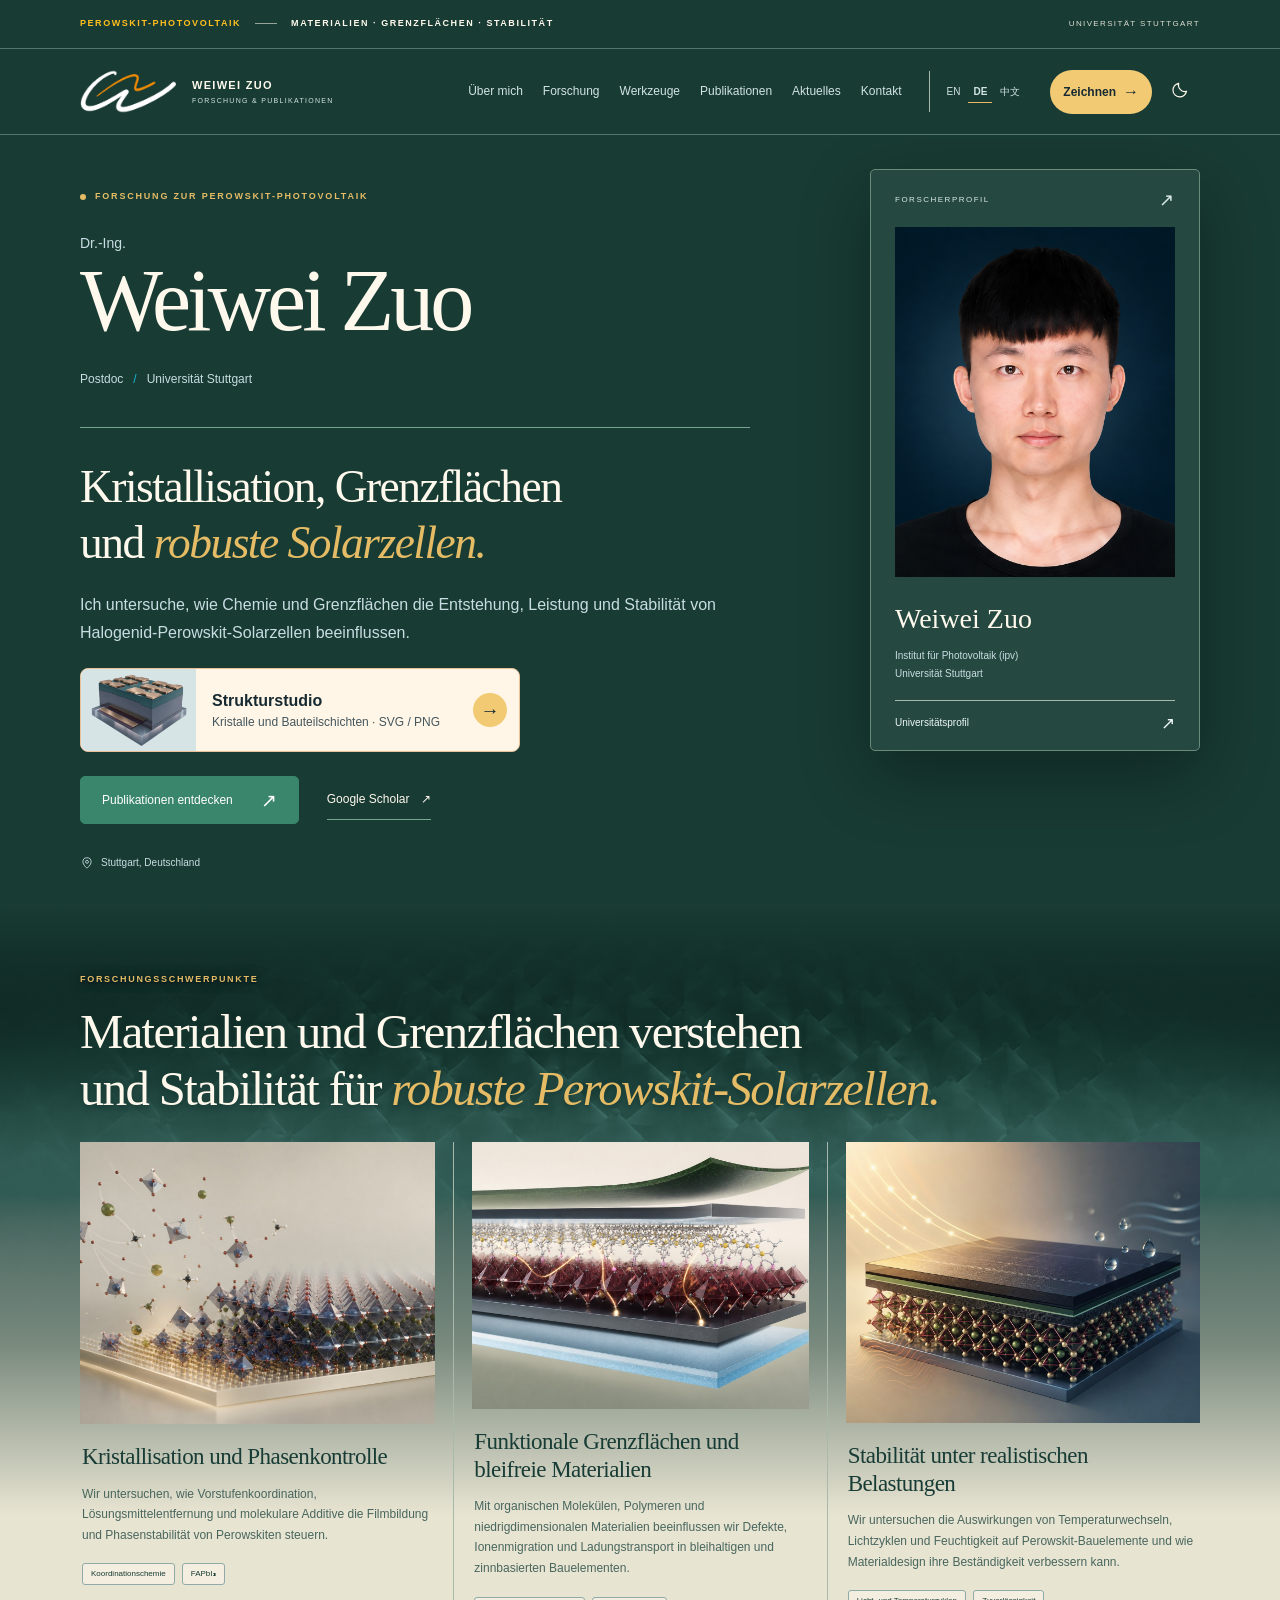
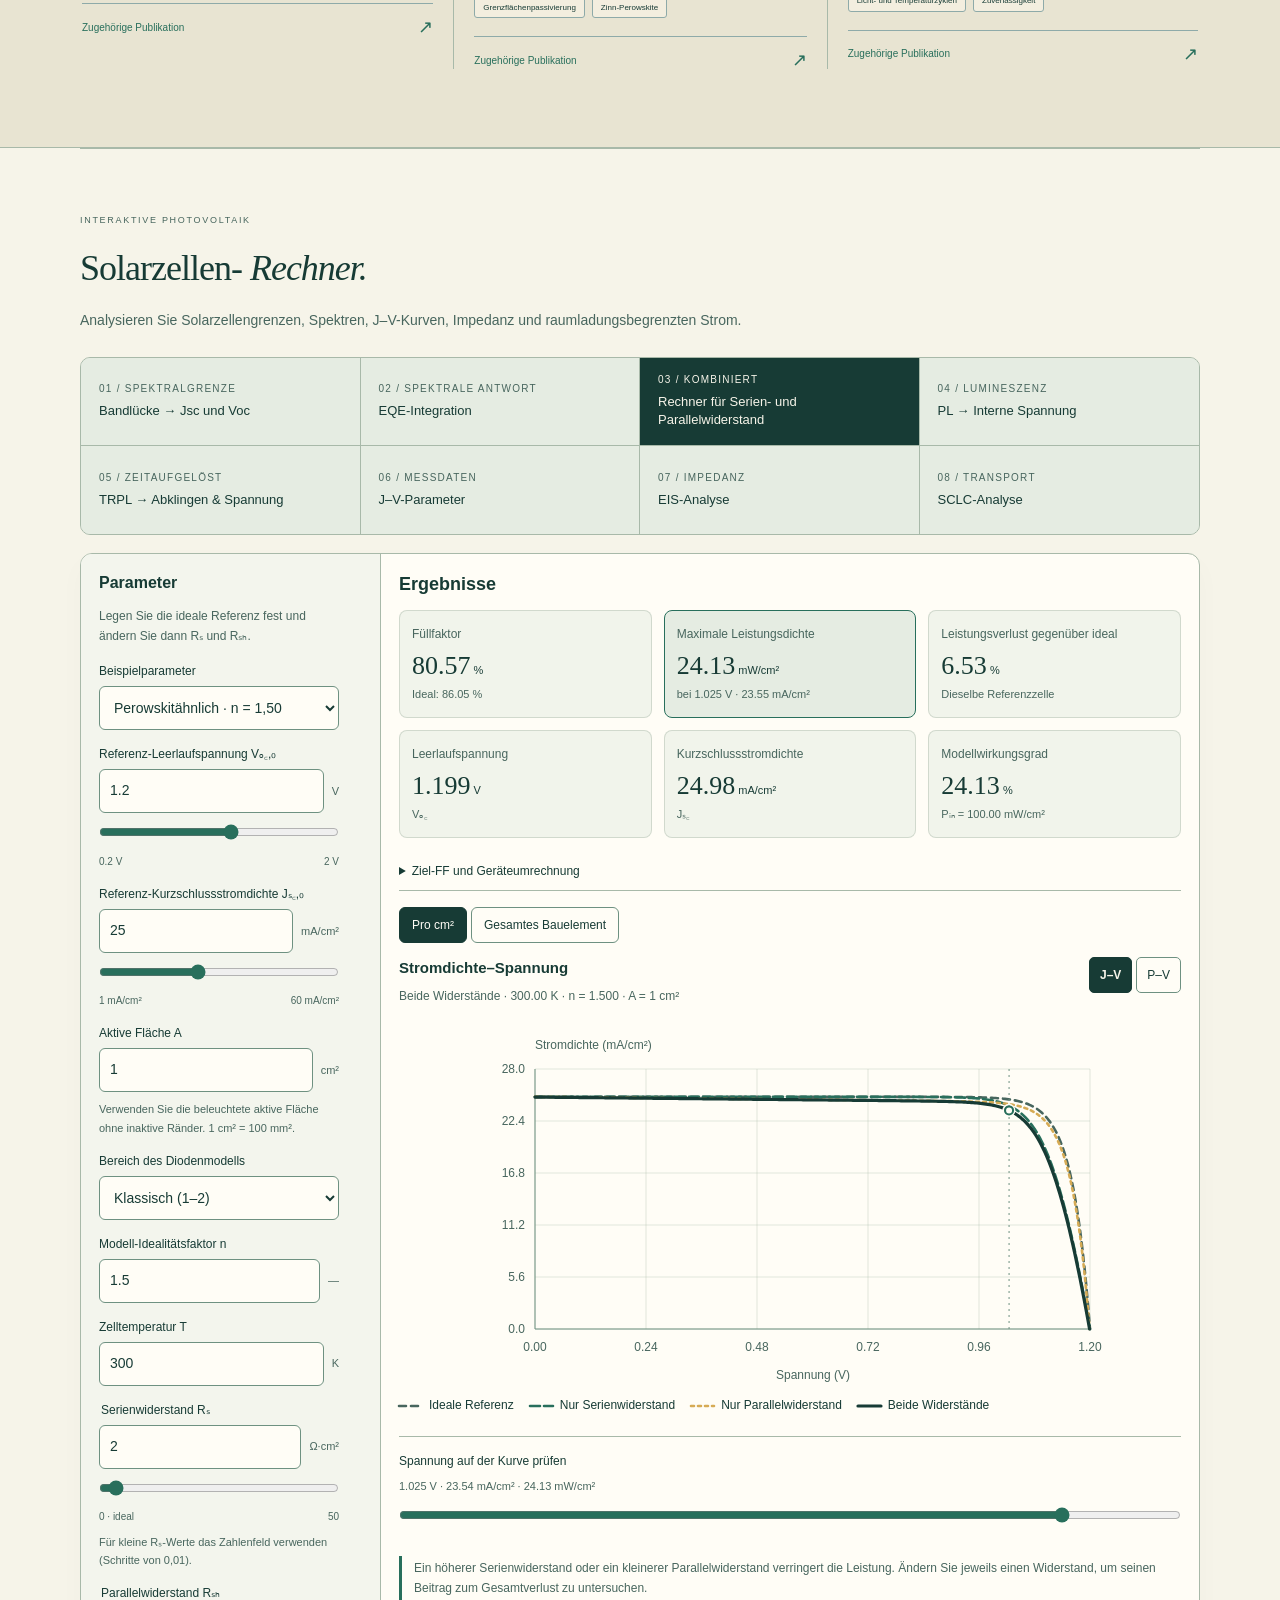
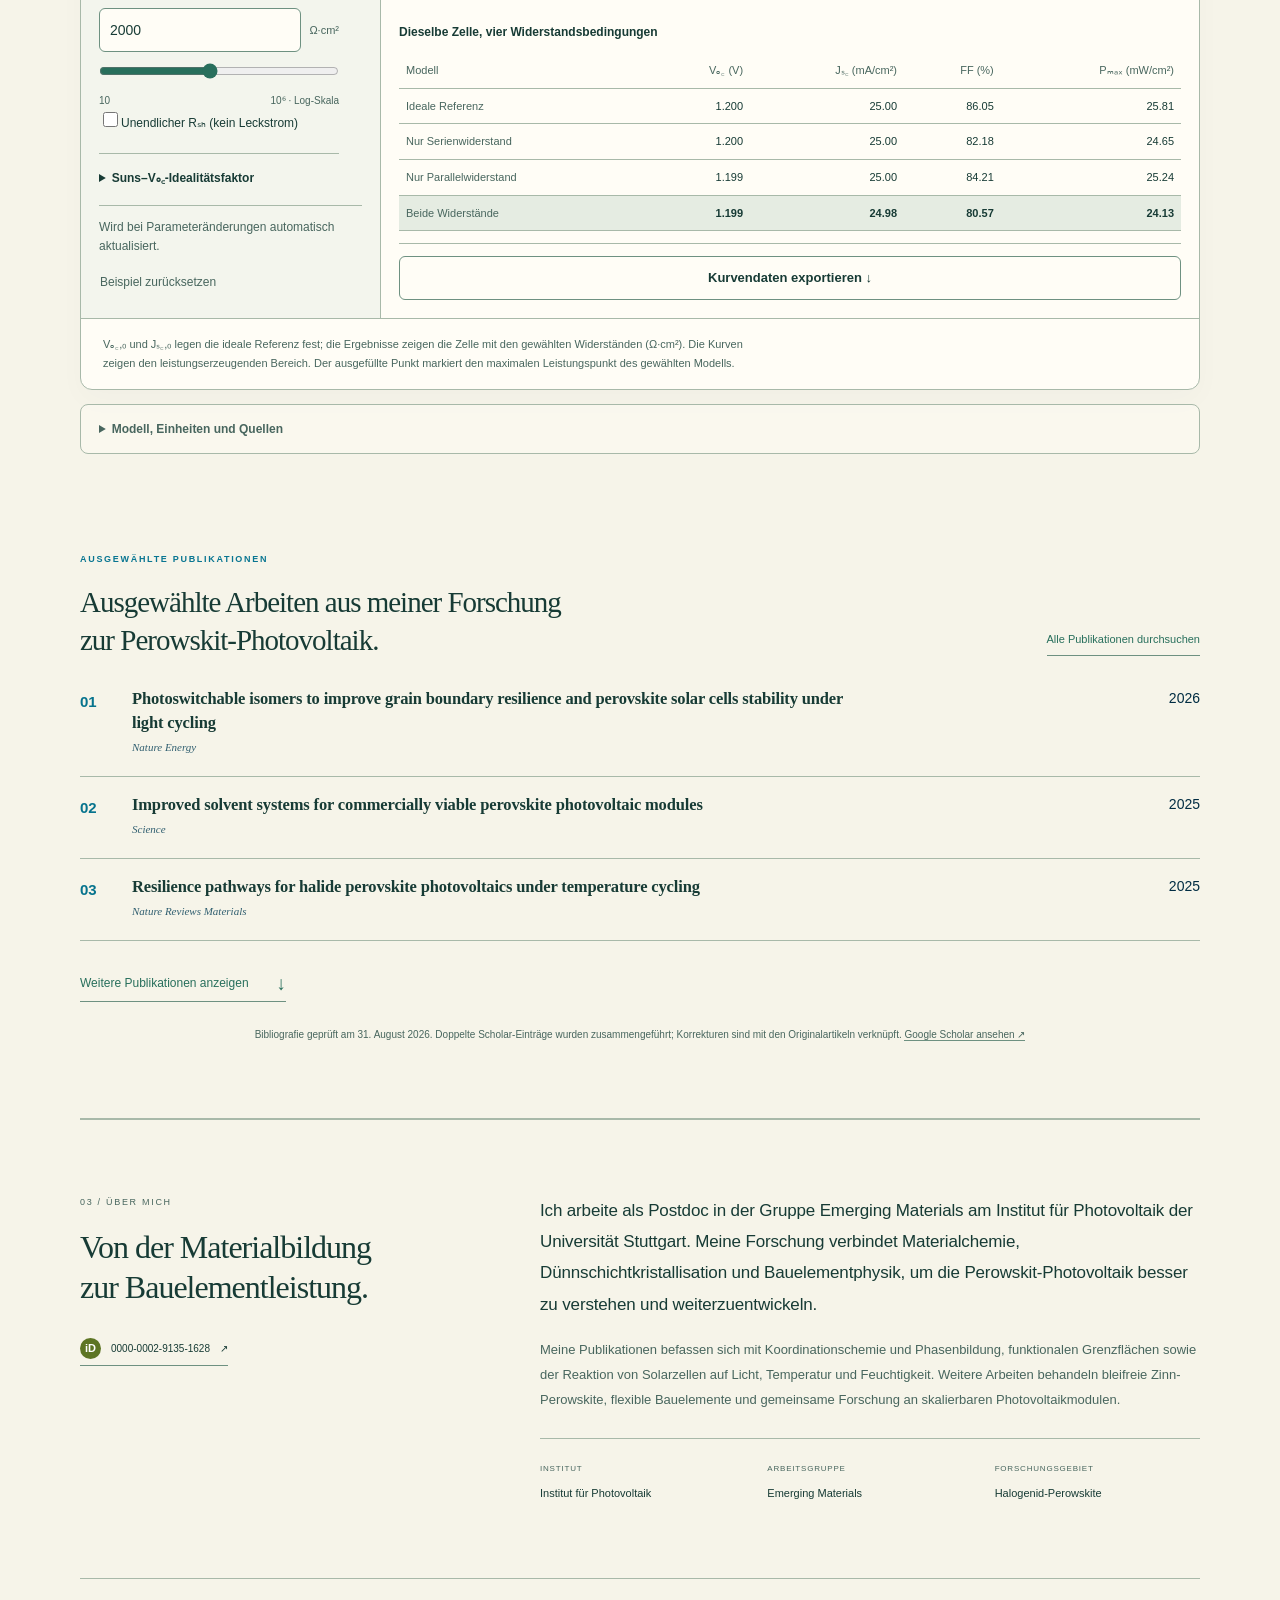
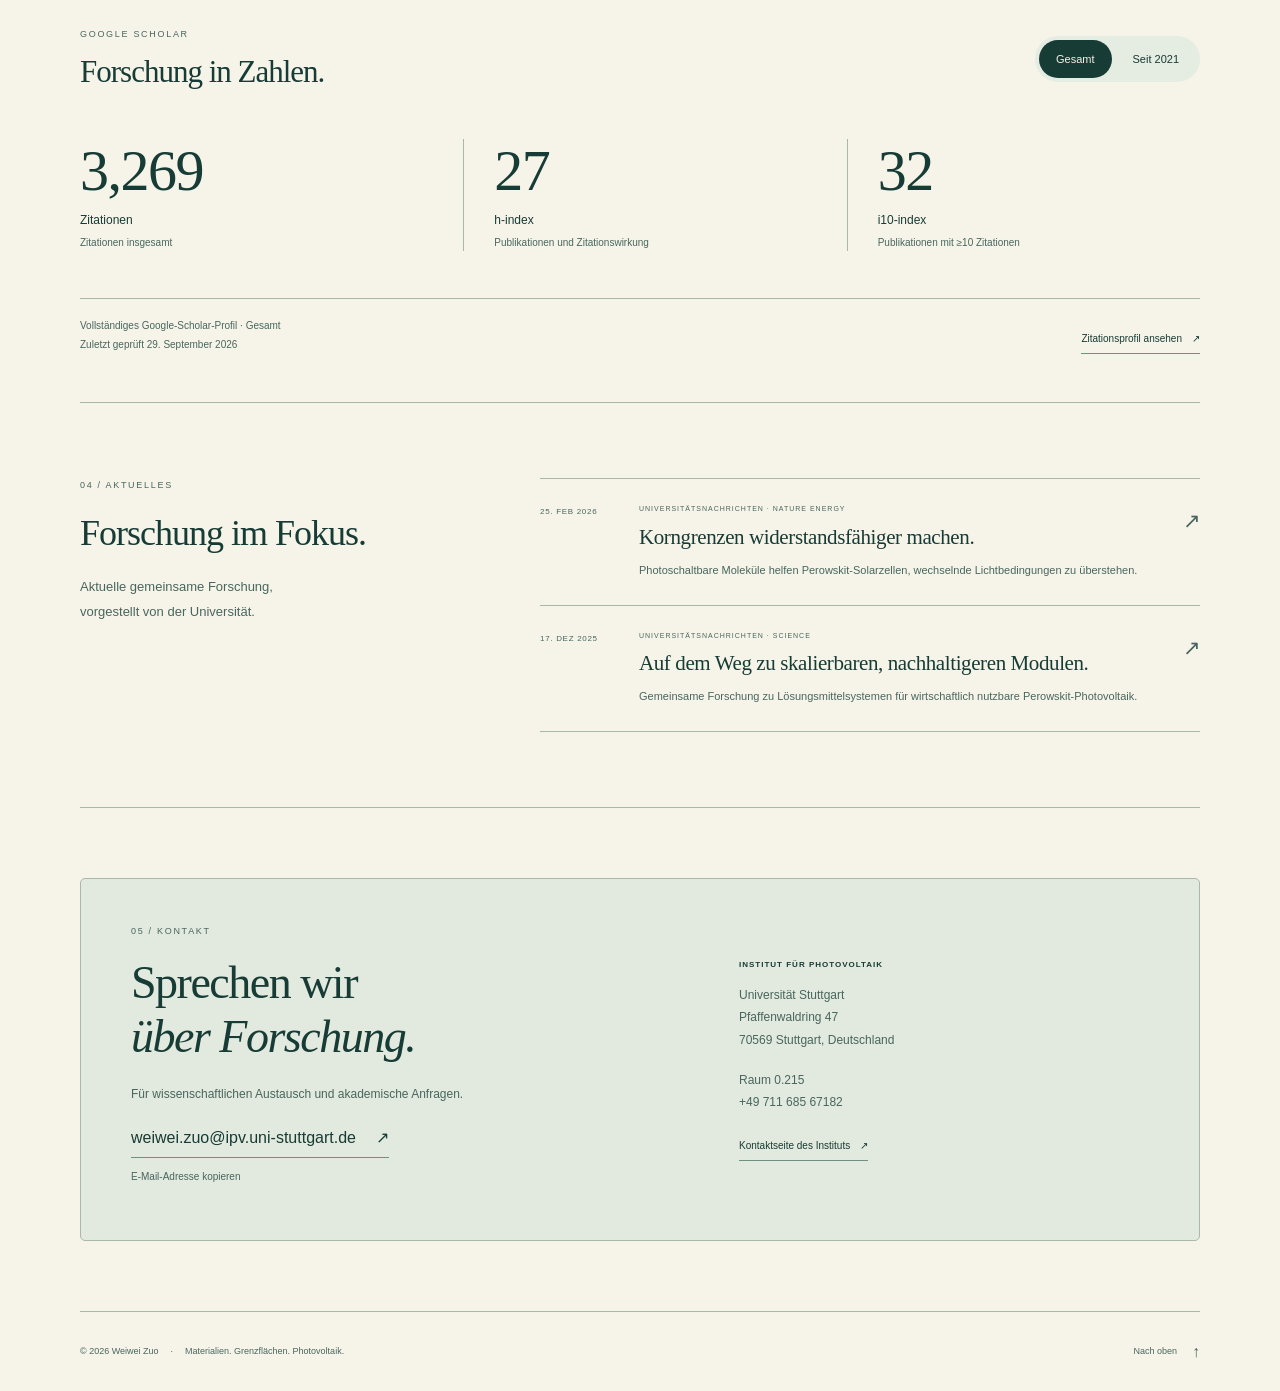
==== commit 523f8516: "Add bandgap Voc estimates and validated reference calibration" ====
--- a/de.html
+++ b/de.html
@@ -31,27 +31,27 @@
   <link rel="stylesheet" href="./resistance-lab.css?v=e8a22ecb0425">
   <script defer src="./csv-export.js?v=f957c0c2aa8f"></script>
   <script defer src="./resistance-model.js?v=f75575c6beba"></script>
-  <script defer src="./resistance-lab.js?v=2f05d6a8a258"></script>
-  <link rel="stylesheet" href="./spectral-tools.css?v=d1590d800124">
+  <script defer src="./resistance-lab.js?v=25dd1faf8552"></script>
+  <link rel="stylesheet" href="./spectral-tools.css?v=5063155383a2">
   <script defer src="./solar-spectrum.js?v=75fdae03298f"></script>
-  <script defer src="./spectral-model.js?v=5e9f2d489d0e"></script>
-  <script defer src="./spectral-tools.js?v=06876d4fd153"></script>
+  <script defer src="./spectral-model.js?v=b521c0e92a4e"></script>
+  <script defer src="./pl-voltage-model.js?v=77e765598672"></script>
+  <script defer src="./spectral-tools.js?v=8937afc306cc"></script>
   <link rel="stylesheet" href="./pl-voltage.css?v=1bfdd2266ac3">
-  <script defer src="./pl-voltage-model.js?v=77e765598672"></script>
-  <script defer src="./pl-voltage.js?v=edb0b3906187"></script>
+  <script defer src="./pl-voltage.js?v=048694743dcf"></script>
   <link rel="stylesheet" href="./trpl.css?v=86bdd44f512e">
   <script defer src="./trpl-model.js?v=489c4a5b5a81"></script>
   <script defer src="./trpl.js?v=9fc6e61fcebc"></script>
   <link rel="stylesheet" href="./bandgap-tools.css?v=fa34a63f3fa5">
   <script defer src="./bandgap-model.js?v=0b69599a1114"></script>
-  <script defer src="./bandgap-tools.js?v=b0b7fdd01a85"></script>
+  <script defer src="./bandgap-tools.js?v=dd54475083bd"></script>
   <link rel="stylesheet" href="./pl-pseudo-jv.css?v=9f684fd9dd46">
   <script defer src="./pl-pseudo-jv-model.js?v=a3b6ccb389dc"></script>
   <script defer src="./pl-pseudo-jv.js?v=584c2c3fe7b2"></script>
   <script type="application/ld+json">{"@context":"https://schema.org","@type":"Person","name":"Weiwei Zuo","honorificPrefix":"Dr.-Ing.","jobTitle":"Postdoctoral Researcher","affiliation":{"@type":"Organization","name":"Institute for Photovoltaics, University of Stuttgart","url":"https://www.ipv.uni-stuttgart.de/"},"sameAs":["https://www.ipv.uni-stuttgart.de/en/institute/team/Zuo/","https://scholar.google.com/citations?user=ynl-iTQAAAAJ&hl=en","https://orcid.org/0000-0002-9135-1628"],"email":"weiwei.zuo@ipv.uni-stuttgart.de"}</script>
 <link rel="stylesheet" href="./calculator-layout.css?v=8dc3f1fa5ef8">
 <script defer src="./measurement-model.js?v=73c1d2336c94"></script>
-<script defer src="./measurement-tools.js?v=5c8ddfcd952b"></script>
+<script defer src="./measurement-tools.js?v=588a5b37761f"></script>
 <script defer src="./electrical-model.js?v=c300a367e66d"></script>
 <script defer src="./electrical-tools.js?v=50d7bd044545"></script>
 <script defer src="./characterization-link.js?v=6464227fb08e"></script>
@@ -124,7 +124,7 @@
       <div class="section-heading"><div><p class="section-kicker">INTERAKTIVE PHOTOVOLTAIK</p><h2 id="resistance-title">Solarzellen- <em>Rechner.</em></h2></div></div>
       <p class="resistance-intro">Analysieren Sie Solarzellengrenzen, Spektren, J–V-Kurven, Impedanz und raumladungsbegrenzten Strom.</p>
       <div class="pv-tabs" role="tablist" aria-label="Solarzellen-Rechner">
-        <button id="pv-tab-bandgap" type="button" role="tab" data-pv-tool="bandgap-jsc" aria-selected="false" aria-controls="bandgap-jsc" tabindex="-1"><span>01 / SPEKTRALGRENZE</span>Bandlücke → Jsc</button>
+        <button id="pv-tab-bandgap" type="button" role="tab" data-pv-tool="bandgap-jsc" aria-selected="false" aria-controls="bandgap-jsc" tabindex="-1"><span>01 / SPEKTRALGRENZE</span>Bandlücke → Jsc und Voc</button>
         <button id="pv-tab-eqe" type="button" role="tab" data-pv-tool="eqe-integration" aria-selected="false" aria-controls="eqe-integration" tabindex="-1"><span>02 / SPEKTRALE ANTWORT</span>EQE-Integration</button>
         <button id="pv-tab-resistance" type="button" role="tab" data-pv-tool="solar-cell-tools" aria-selected="true" aria-controls="resistance-panel"><span>03 / KOMBINIERT</span>Rechner für Serien- und Parallelwiderstand</button>
         <button id="pv-tab-pl" type="button" role="tab" data-pv-tool="pl-voltage" aria-selected="false" aria-controls="pl-voltage" tabindex="-1"><span>04 / LUMINESZENZ</span>PL → Interne Spannung</button>
--- a/spectral-tools.css
+++ b/spectral-tools.css
@@ -18,6 +18,20 @@
 .sp-shell .rl-metrics{margin-top:18px}
 .sp-shell .rl-chart{margin-top:12px}
 .sp-shell .rl-metrics dd{font-size:27px}
+
+/* Voc shares the bandgap inputs and follows the current-density results. */
+.sp-voc{margin:18px 0;padding:14px 16px;border:1px solid var(--line);border-radius:8px;min-width:0}
+.sp-voc h4{font:600 14px/1.5 var(--sans);margin:0 0 10px}
+.sp-shell .sp-voc .rl-metrics{margin:0;grid-template-columns:repeat(auto-fit,minmax(min(100%,150px),1fr))}
+.sp-voc [hidden],.sp-voc-status:empty{display:none}
+.sp-voc-status{overflow-wrap:anywhere}
+.sp-voc-settings{margin:14px 0}
+.sp-voc-settings summary,.sp-voc-method summary{cursor:pointer;color:var(--ink);font-size:12px}
+.sp-voc-settings summary{padding:8px 0}
+.sp-voc-settings .rl-small{margin-top:8px}
+.sp-voc-method{margin-top:10px}
+.sp-voc-method a{text-decoration:underline;text-underline-offset:3px}
+
 .sp-row{display:flex;gap:8px;flex-wrap:wrap;margin:14px 0}
 .sp-caption{font-size:11px;color:var(--muted);margin:15px 0 0}
 .sp-unit-help{margin:7px 0 0;font-size:10px;line-height:1.5}
@@ -40,6 +54,12 @@
 .sp-legend{display:flex;gap:16px;flex-wrap:wrap;font-size:11px;color:var(--muted);margin-top:12px}
 .sp-legend span:before{content:"";display:inline-block;vertical-align:middle;width:24px;border-top:2px solid var(--teal);margin-right:7px}
 .sp-legend .sp-table-line:before{border-top:2px dashed var(--muted)}
+.sp-combined-plot{--sp-voc-color:color-mix(in srgb,var(--orange) 52%,var(--ink))}
+:root[data-theme="dark"] .sp-combined-plot{--sp-voc-color:var(--orange)}
+html[lang="zh-CN"][data-theme="dark"] .sp-combined-plot{--sp-voc-color:var(--sky)}
+.rl-chart .sp-voc-axis{fill:var(--sp-voc-color)}
+.sp-voc-curve{stroke-dasharray:9 3 2 3}
+.sp-legend .sp-voc-line:before{border-top:2px dashed var(--sp-voc-color)}
 .sp-note-link{text-decoration:underline;text-underline-offset:3px}
 @media(max-width:1000px){.sp-shell .rl-metrics dd{font-size:24px}.sp-legend{gap:8px;font-size:11px}}
 @media(max-width:680px){.sp-shell .rl-controls{display:grid;grid-template-columns:1fr 1fr;gap:0 18px}.sp-shell .rl-controls>h3,.sp-shell .rl-controls>.rl-small,.sp-shell .rl-controls>.sp-wide,.sp-shell .rl-controls>.sp-message,.sp-shell .rl-controls>.sp-row{grid-column:1/-1}.sp-shell .rl-controls>.rl-field{min-width:0}}
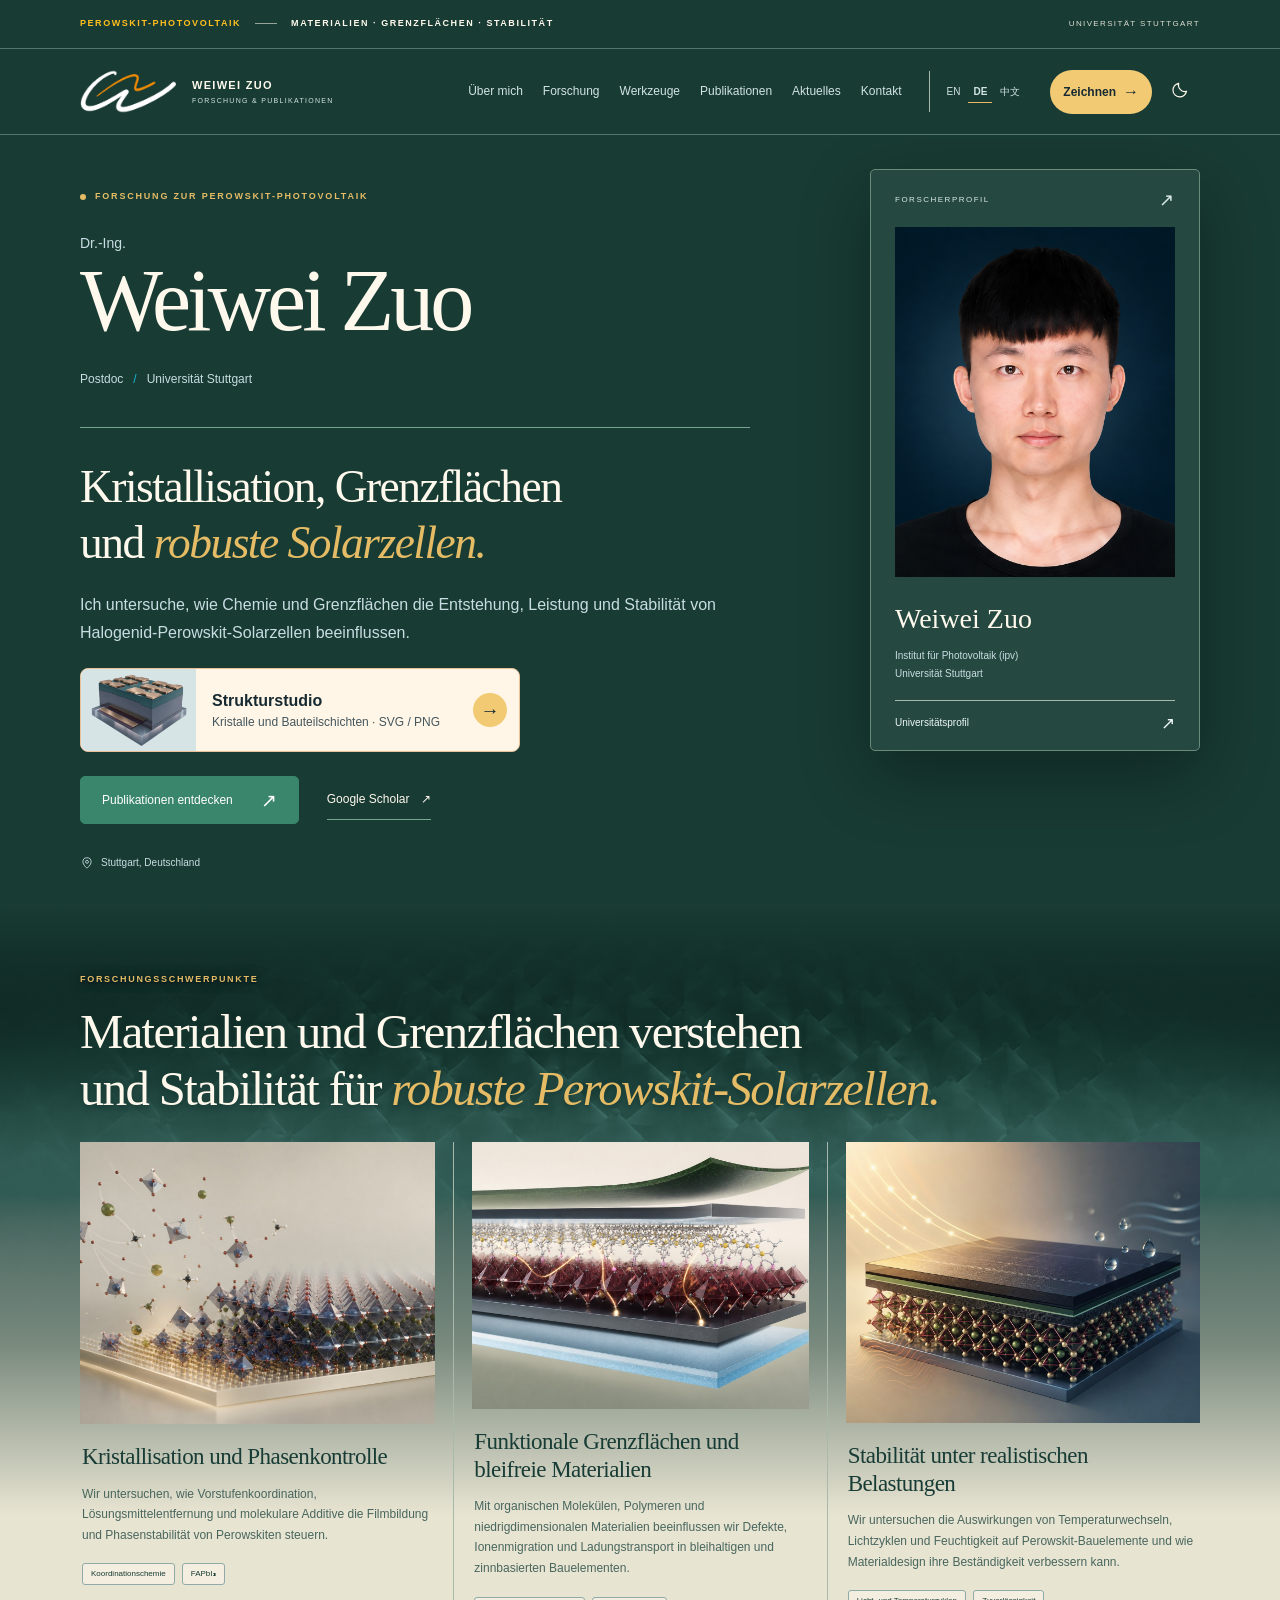
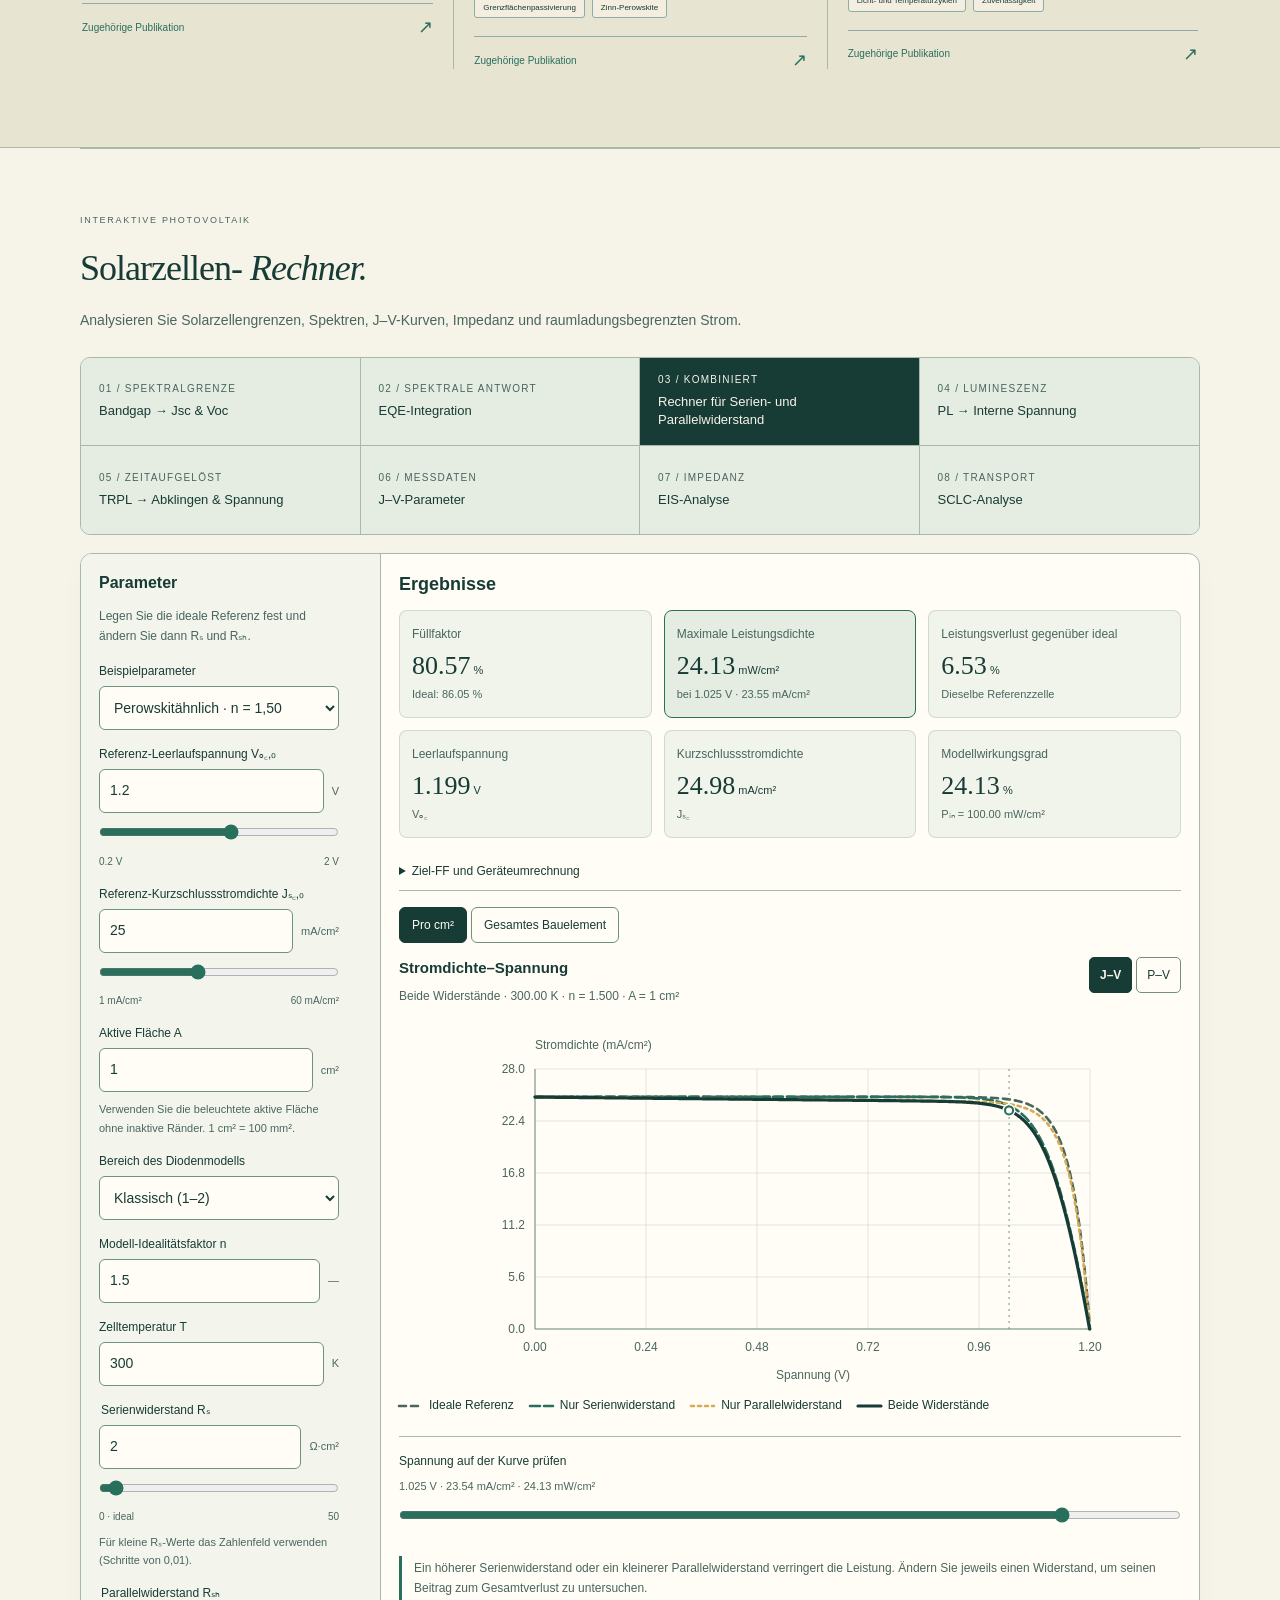
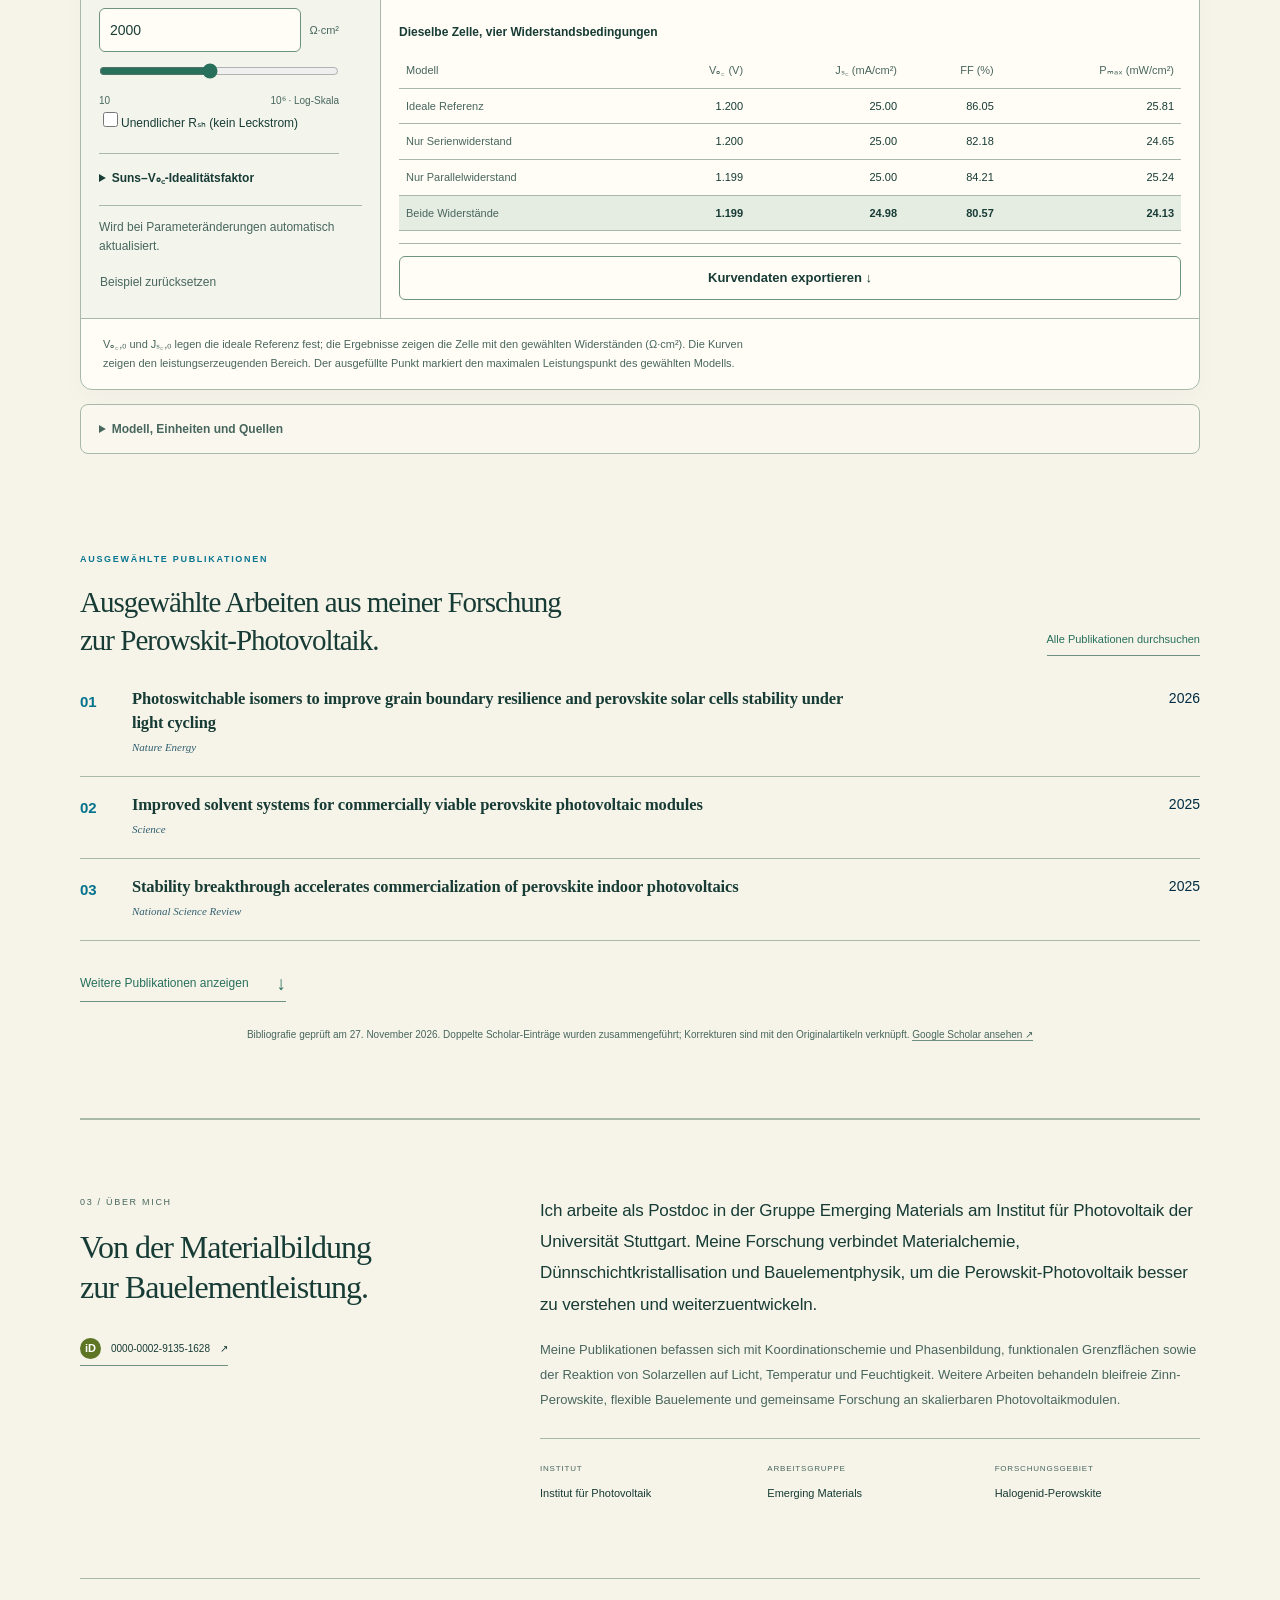
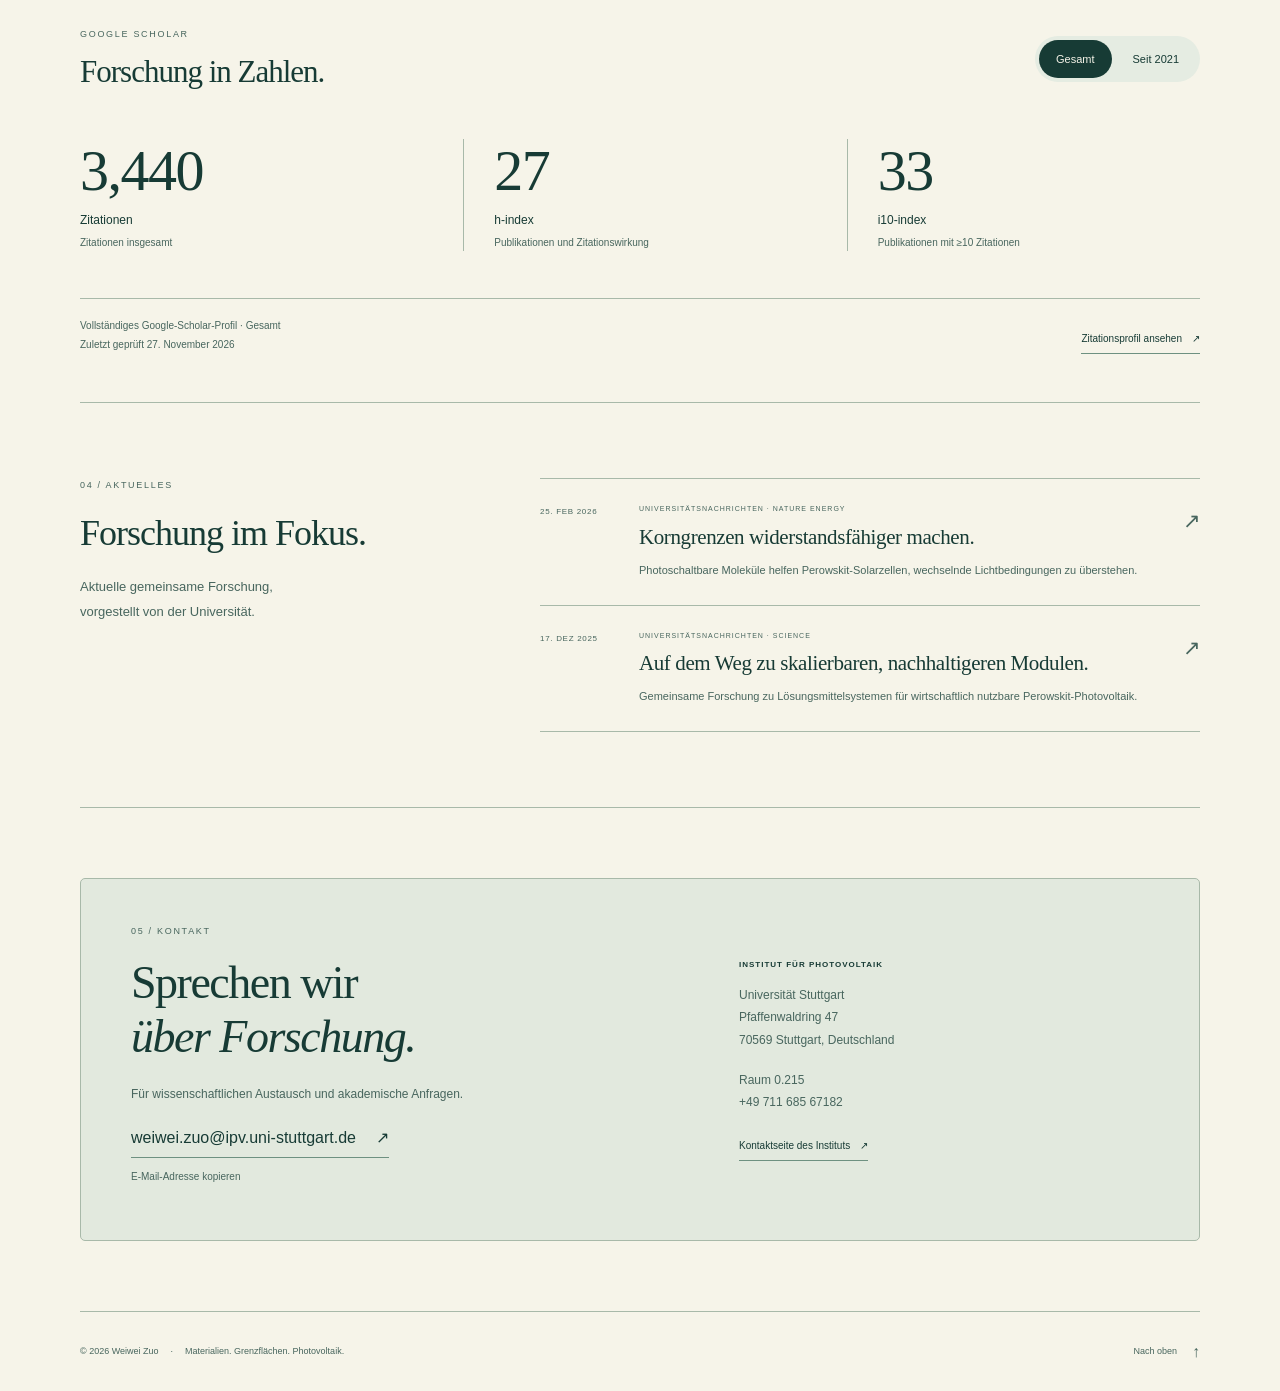
==== commit 5f1ab6a4: "Refresh publication list and citation snapshot" ====
--- a/de.html
+++ b/de.html
@@ -24,21 +24,21 @@
   <link rel="alternate" hreflang="de" href="https://muheilheim.github.io/weezuo/de.html">
   <link rel="alternate" hreflang="zh-CN" href="https://muheilheim.github.io/weezuo/zh.html">
   <link rel="alternate" hreflang="x-default" href="https://muheilheim.github.io/weezuo/">
-  <script defer src="./i18n.js?v=79e8bdea9b58"></script>
+  <script defer src="./i18n.js?v=c0f5209e2efa"></script>
   <script defer src="./profile.js?v=97cbedcf37a3"></script>
-  <script defer src="./publications.js?v=69e78251b039"></script>
-  <script defer src="./app.js?v=f92eeeee4824"></script>
+  <script defer src="./publications.js?v=d4b25a7fa334"></script>
+  <script defer src="./app.js?v=a624c6fcf345"></script>
   <link rel="stylesheet" href="./resistance-lab.css?v=e8a22ecb0425">
   <script defer src="./csv-export.js?v=f957c0c2aa8f"></script>
   <script defer src="./resistance-model.js?v=f75575c6beba"></script>
-  <script defer src="./resistance-lab.js?v=25dd1faf8552"></script>
-  <link rel="stylesheet" href="./spectral-tools.css?v=5063155383a2">
+  <script defer src="./resistance-lab.js?v=5ccb7c693978"></script>
+  <link rel="stylesheet" href="./spectral-tools.css?v=1b9dd854fb6a">
   <script defer src="./solar-spectrum.js?v=75fdae03298f"></script>
-  <script defer src="./spectral-model.js?v=b521c0e92a4e"></script>
+  <script defer src="./spectral-model.js?v=a435ff0e4b3c"></script>
   <script defer src="./pl-voltage-model.js?v=77e765598672"></script>
-  <script defer src="./spectral-tools.js?v=8937afc306cc"></script>
+  <script defer src="./spectral-tools.js?v=575c48717ee9"></script>
   <link rel="stylesheet" href="./pl-voltage.css?v=1bfdd2266ac3">
-  <script defer src="./pl-voltage.js?v=048694743dcf"></script>
+  <script defer src="./pl-voltage.js?v=1256a1cfbff0"></script>
   <link rel="stylesheet" href="./trpl.css?v=86bdd44f512e">
   <script defer src="./trpl-model.js?v=489c4a5b5a81"></script>
   <script defer src="./trpl.js?v=9fc6e61fcebc"></script>
@@ -124,7 +124,7 @@
       <div class="section-heading"><div><p class="section-kicker">INTERAKTIVE PHOTOVOLTAIK</p><h2 id="resistance-title">Solarzellen- <em>Rechner.</em></h2></div></div>
       <p class="resistance-intro">Analysieren Sie Solarzellengrenzen, Spektren, J–V-Kurven, Impedanz und raumladungsbegrenzten Strom.</p>
       <div class="pv-tabs" role="tablist" aria-label="Solarzellen-Rechner">
-        <button id="pv-tab-bandgap" type="button" role="tab" data-pv-tool="bandgap-jsc" aria-selected="false" aria-controls="bandgap-jsc" tabindex="-1"><span>01 / SPEKTRALGRENZE</span>Bandlücke → Jsc und Voc</button>
+        <button id="pv-tab-bandgap" type="button" role="tab" data-pv-tool="bandgap-jsc" aria-selected="false" aria-controls="bandgap-jsc" tabindex="-1"><span>01 / SPEKTRALGRENZE</span>Bandgap → Jsc &amp; Voc</button>
         <button id="pv-tab-eqe" type="button" role="tab" data-pv-tool="eqe-integration" aria-selected="false" aria-controls="eqe-integration" tabindex="-1"><span>02 / SPEKTRALE ANTWORT</span>EQE-Integration</button>
         <button id="pv-tab-resistance" type="button" role="tab" data-pv-tool="solar-cell-tools" aria-selected="true" aria-controls="resistance-panel"><span>03 / KOMBINIERT</span>Rechner für Serien- und Parallelwiderstand</button>
         <button id="pv-tab-pl" type="button" role="tab" data-pv-tool="pl-voltage" aria-selected="false" aria-controls="pl-voltage" tabindex="-1"><span>04 / LUMINESZENZ</span>PL → Interne Spannung</button>
@@ -166,10 +166,10 @@
       <details class="publication-tools">
         <summary>Alle Publikationen durchsuchen</summary>
       <div class="publication-controls" id="publication-controls" hidden>
-        <div class="publication-tabs" role="group" aria-label="Publikationsauswahl"><button type="button" data-scope="selected" aria-pressed="true">Auswahl<span id="selected-count">8</span></button><button type="button" data-scope="all" aria-pressed="false">Alle Publikationen<span id="all-count">44</span></button></div>
+        <div class="publication-tabs" role="group" aria-label="Publikationsauswahl"><button type="button" data-scope="selected" aria-pressed="true">Auswahl<span id="selected-count">8</span></button><button type="button" data-scope="all" aria-pressed="false">Alle Publikationen<span id="all-count">48</span></button></div>
         <div class="search-controls"><div class="search-box"><svg viewBox="0 0 24 24" fill="none" stroke="currentColor" stroke-width="1.5" aria-hidden="true"><circle cx="10.5" cy="10.5" r="6.5"/><path d="m16 16 5 5"/></svg><label class="sr-only" for="publication-search">Publikationen suchen</label><input id="publication-search" type="search" placeholder="Titel, Autor oder Zeitschrift suchen…" autocomplete="off"><button type="button" id="clear-search" aria-label="Suche löschen" hidden>×</button></div><label class="sr-only" for="year-filter">Nach Jahr filtern</label><select id="year-filter"><option value="all">Alle Jahre</option></select></div>
       </div>
-      <a class="inline-link publication-download" href="./publications.bib" download="Weiwei-Zuo-publications.bib">Vollständiges BibTeX herunterladen<span aria-hidden="true">↓</span></a>
+      <a class="inline-link publication-download" href="./publications.bib?v=be436d37a46f" download="Weiwei-Zuo-publications.bib">Vollständiges BibTeX herunterladen<span aria-hidden="true">↓</span></a>
       </details>
       <div class="publication-summary"><p id="results-status" role="status" aria-live="polite">Ausgewählte Publikationen</p><span>Neueste zuerst</span></div>
       <div id="publication-list" class="publication-list">
@@ -177,8 +177,8 @@
         <article class="publication"><div class="pub-year">2025</div><div class="pub-main"><h3><a href="https://doi.org/10.1126/science.adz0091" target="_blank" rel="noopener noreferrer">Improved solvent systems for commercially viable perovskite photovoltaic modules</a></h3><p class="pub-journal">Science</p><p class="pub-authors">Yinke Wang, Ye Liu, Xin Luo, et al.</p><p class="pub-citation">Science 390(6777), 1021-1028 (2025).</p><div class="pub-links"><a href="https://doi.org/10.1126/science.adz0091" target="_blank" rel="noopener noreferrer">DOI ↗</a></div></div></article>
         <article class="publication"><div class="pub-year">2025</div><div class="pub-main"><h3><a href="https://doi.org/10.1038/s41578-025-00781-7" target="_blank" rel="noopener noreferrer">Resilience pathways for halide perovskite photovoltaics under temperature cycling</a></h3><p class="pub-journal">Nature Reviews Materials</p><p class="pub-authors">Luyan Wu, Shuaifeng Hu, Feng Yang, et al.</p><p class="pub-citation">Nature Reviews Materials 10(7), 536-549 (2025).</p><div class="pub-links"><a href="https://doi.org/10.1038/s41578-025-00781-7" target="_blank" rel="noopener noreferrer">DOI ↗</a></div></div></article>
       </div>
-      <div class="publication-bottom"><button id="load-more" class="button secondary" type="button" hidden>Weitere Publikationen anzeigen<span aria-hidden="true">↓</span></button><p class="source-note">Bibliografie geprüft am <time datetime="2026-08-31">31. August 2026</time>. Doppelte Scholar-Einträge wurden zusammengeführt; Korrekturen sind mit den Originalartikeln verknüpft. <a href="https://scholar.google.com/citations?user=ynl-iTQAAAAJ&amp;hl=en" target="_blank" rel="noopener noreferrer">Google Scholar ansehen ↗</a></p></div>
-      <noscript><p class="body-copy">Aktivieren Sie JavaScript für die durchsuchbare Liste mit 44 Publikationen oder laden Sie oben die vollständige BibTeX-Bibliografie herunter.</p></noscript>
+      <div class="publication-bottom"><button id="load-more" class="button secondary" type="button" hidden>Weitere Publikationen anzeigen<span aria-hidden="true">↓</span></button><p class="source-note">Bibliografie geprüft am <time datetime="2026-11-27">27. November 2026</time>. Doppelte Scholar-Einträge wurden zusammengeführt; Korrekturen sind mit den Originalartikeln verknüpft. <a href="https://scholar.google.com/citations?user=ynl-iTQAAAAJ&amp;hl=en" target="_blank" rel="noopener noreferrer">Google Scholar ansehen ↗</a></p></div>
+      <noscript><p class="body-copy">Aktivieren Sie JavaScript, um die Publikationsliste zu durchsuchen, oder laden Sie oben die vollständige BibTeX-Bibliografie herunter.</p></noscript>
     </section>
 
     <section id="about" class="section about-section wrap" aria-labelledby="about-title">
@@ -188,9 +188,9 @@
 
     <section id="metrics" class="metrics-section wrap" aria-labelledby="metrics-title">
       <div class="metrics-heading"><div><p class="section-kicker">GOOGLE SCHOLAR</p><h2 id="metrics-title">Forschung in Zahlen.</h2></div><div class="metrics-period" role="group" aria-label="Zeitraum der Zitationsstatistik"><button type="button" data-metrics-period="all" aria-pressed="true">Gesamt</button><button type="button" data-metrics-period="recent" aria-pressed="false">Seit 2021</button></div></div>
-      <dl class="metrics-grid" aria-live="polite" aria-atomic="true"><div><dt>Zitationen</dt><dd id="metric-citations">3,269</dd><span>Zitationen insgesamt</span></div><div><dt>h-index</dt><dd id="metric-h-index">27</dd><span>Publikationen und Zitationswirkung</span></div><div><dt>i10-index</dt><dd id="metric-i10-index">32</dd><span>Publikationen mit ≥10 Zitationen</span></div></dl>
-      <div class="metrics-footer"><p>Vollständiges Google-Scholar-Profil · <span id="metrics-period-label">Gesamt</span><br>Zuletzt geprüft <time id="metrics-checked" datetime="2026-09-29">29. September 2026</time></p><a class="inline-link" href="https://scholar.google.com/citations?user=ynl-iTQAAAAJ&amp;hl=en" target="_blank" rel="noopener noreferrer">Zitationsprofil ansehen<span aria-hidden="true">↗</span></a></div>
-      <script type="application/json" id="metrics-fallback">{"schemaVersion":1,"authorId":"ynl-iTQAAAAJ","checkedAt":"2026-09-29","recentSince":2021,"all":{"citations":3269,"hIndex":27,"i10Index":32},"recent":{"citations":3147,"hIndex":25,"i10Index":31}}</script>
+      <dl class="metrics-grid" aria-live="polite" aria-atomic="true"><div><dt>Zitationen</dt><dd id="metric-citations">3,440</dd><span>Zitationen insgesamt</span></div><div><dt>h-index</dt><dd id="metric-h-index">27</dd><span>Publikationen und Zitationswirkung</span></div><div><dt>i10-index</dt><dd id="metric-i10-index">33</dd><span>Publikationen mit ≥10 Zitationen</span></div></dl>
+      <div class="metrics-footer"><p>Vollständiges Google-Scholar-Profil · <span id="metrics-period-label">Gesamt</span><br>Zuletzt geprüft <time id="metrics-checked" datetime="2026-11-27">27. November 2026</time></p><a class="inline-link" href="https://scholar.google.com/citations?user=ynl-iTQAAAAJ&amp;hl=en" target="_blank" rel="noopener noreferrer">Zitationsprofil ansehen<span aria-hidden="true">↗</span></a></div>
+      <script type="application/json" id="metrics-fallback">{"schemaVersion":1,"authorId":"ynl-iTQAAAAJ","checkedAt":"2026-11-27","recentSince":2021,"all":{"citations":3440,"hIndex":27,"i10Index":33},"recent":{"citations":3318,"hIndex":25,"i10Index":32}}</script>
     </section>
 
     <section id="updates" class="section updates-section wrap" aria-labelledby="updates-title">
--- a/spectral-tools.css
+++ b/spectral-tools.css
@@ -19,9 +19,15 @@
 .sp-shell .rl-chart{margin-top:12px}
 .sp-shell .rl-metrics dd{font-size:27px}
 
-/* Voc shares the bandgap inputs and follows the current-density results. */
-.sp-voc{margin:18px 0;padding:14px 16px;border:1px solid var(--line);border-radius:8px;min-width:0}
-.sp-voc h4{font:600 14px/1.5 var(--sans);margin:0 0 10px}
+#bg-voc,#bg-combined-plot,#bg-eqe-spectrum{scroll-margin-top:120px}
+.sp-shell .sp-bandgap-metrics{grid-template-columns:repeat(2,minmax(0,1fr))}
+.sp-bandgap-metrics>div:has(#bg-voc-selected){background:var(--soft);border-color:var(--sp-voc-color)}
+.sp-voc,.sp-eqe-spectrum{margin:18px 0 0;padding:14px 0 0;border-top:1px solid var(--line);min-width:0}
+.sp-voc h4,.sp-eqe-spectrum h4{font:600 14px/1.5 var(--sans);margin:0 0 10px}
+.sp-eqe-spectrum>p{overflow-wrap:anywhere}
+.sp-shell .sp-eqe-spectrum .rl-metrics{margin-top:10px}
+.sp-eqe-spectrum .rl-field{max-width:300px;margin-top:14px}
+.sp-eqe-spectrum .rl-field p{margin-top:6px}
 .sp-shell .sp-voc .rl-metrics{margin:0;grid-template-columns:repeat(auto-fit,minmax(min(100%,150px),1fr))}
 .sp-voc [hidden],.sp-voc-status:empty{display:none}
 .sp-voc-status{overflow-wrap:anywhere}
@@ -54,12 +60,16 @@
 .sp-legend{display:flex;gap:16px;flex-wrap:wrap;font-size:11px;color:var(--muted);margin-top:12px}
 .sp-legend span:before{content:"";display:inline-block;vertical-align:middle;width:24px;border-top:2px solid var(--teal);margin-right:7px}
 .sp-legend .sp-table-line:before{border-top:2px dashed var(--muted)}
-.sp-combined-plot{--sp-voc-color:color-mix(in srgb,var(--orange) 52%,var(--ink))}
-:root[data-theme="dark"] .sp-combined-plot{--sp-voc-color:var(--orange)}
-html[lang="zh-CN"][data-theme="dark"] .sp-combined-plot{--sp-voc-color:var(--sky)}
+#bandgap-calculator{--sp-voc-color:color-mix(in srgb,var(--orange) 52%,var(--ink));--sp-eqe-voc-color:#704b9c;--sp-sq-voc-color:#3c7662}
+:root[data-theme="dark"] #bandgap-calculator{--sp-voc-color:var(--orange);--sp-eqe-voc-color:#d6b2fa;--sp-sq-voc-color:#9bcca9}
+html[lang="zh-CN"][data-theme="dark"] #bandgap-calculator{--sp-voc-color:var(--sky)}
 .rl-chart .sp-voc-axis{fill:var(--sp-voc-color)}
+.rl-chart .sp-sq-voc-curve{stroke-width:3.8;stroke-dasharray:14 5}
 .sp-voc-curve{stroke-dasharray:9 3 2 3}
+.sp-eqe-voc-curve{stroke-dasharray:2 4;stroke-linecap:round}
+.sp-legend .sp-sq-voc-line:before{border-top:3px dashed var(--sp-sq-voc-color)}
 .sp-legend .sp-voc-line:before{border-top:2px dashed var(--sp-voc-color)}
+.sp-legend .sp-eqe-voc-line:before{border-top:2px dotted var(--sp-eqe-voc-color)}
 .sp-note-link{text-decoration:underline;text-underline-offset:3px}
 @media(max-width:1000px){.sp-shell .rl-metrics dd{font-size:24px}.sp-legend{gap:8px;font-size:11px}}
 @media(max-width:680px){.sp-shell .rl-controls{display:grid;grid-template-columns:1fr 1fr;gap:0 18px}.sp-shell .rl-controls>h3,.sp-shell .rl-controls>.rl-small,.sp-shell .rl-controls>.sp-wide,.sp-shell .rl-controls>.sp-message,.sp-shell .rl-controls>.sp-row{grid-column:1/-1}.sp-shell .rl-controls>.rl-field{min-width:0}}
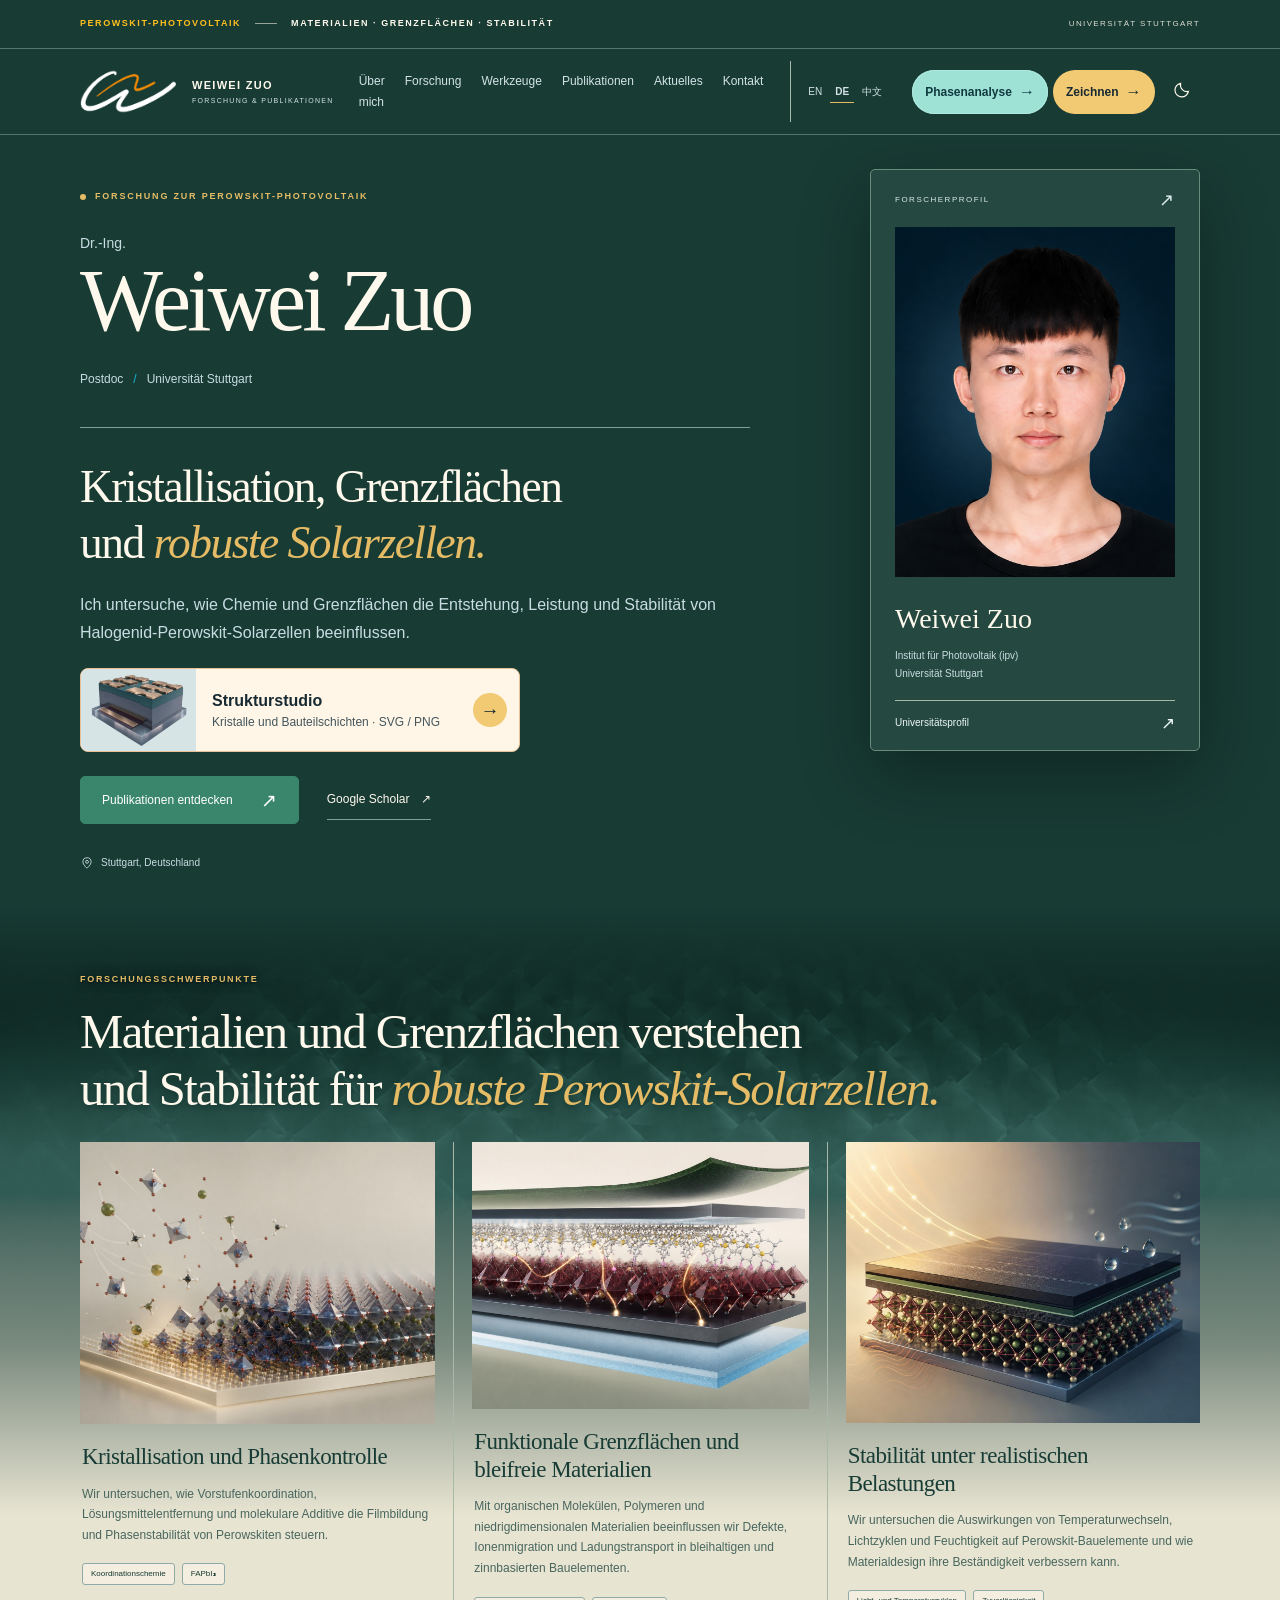
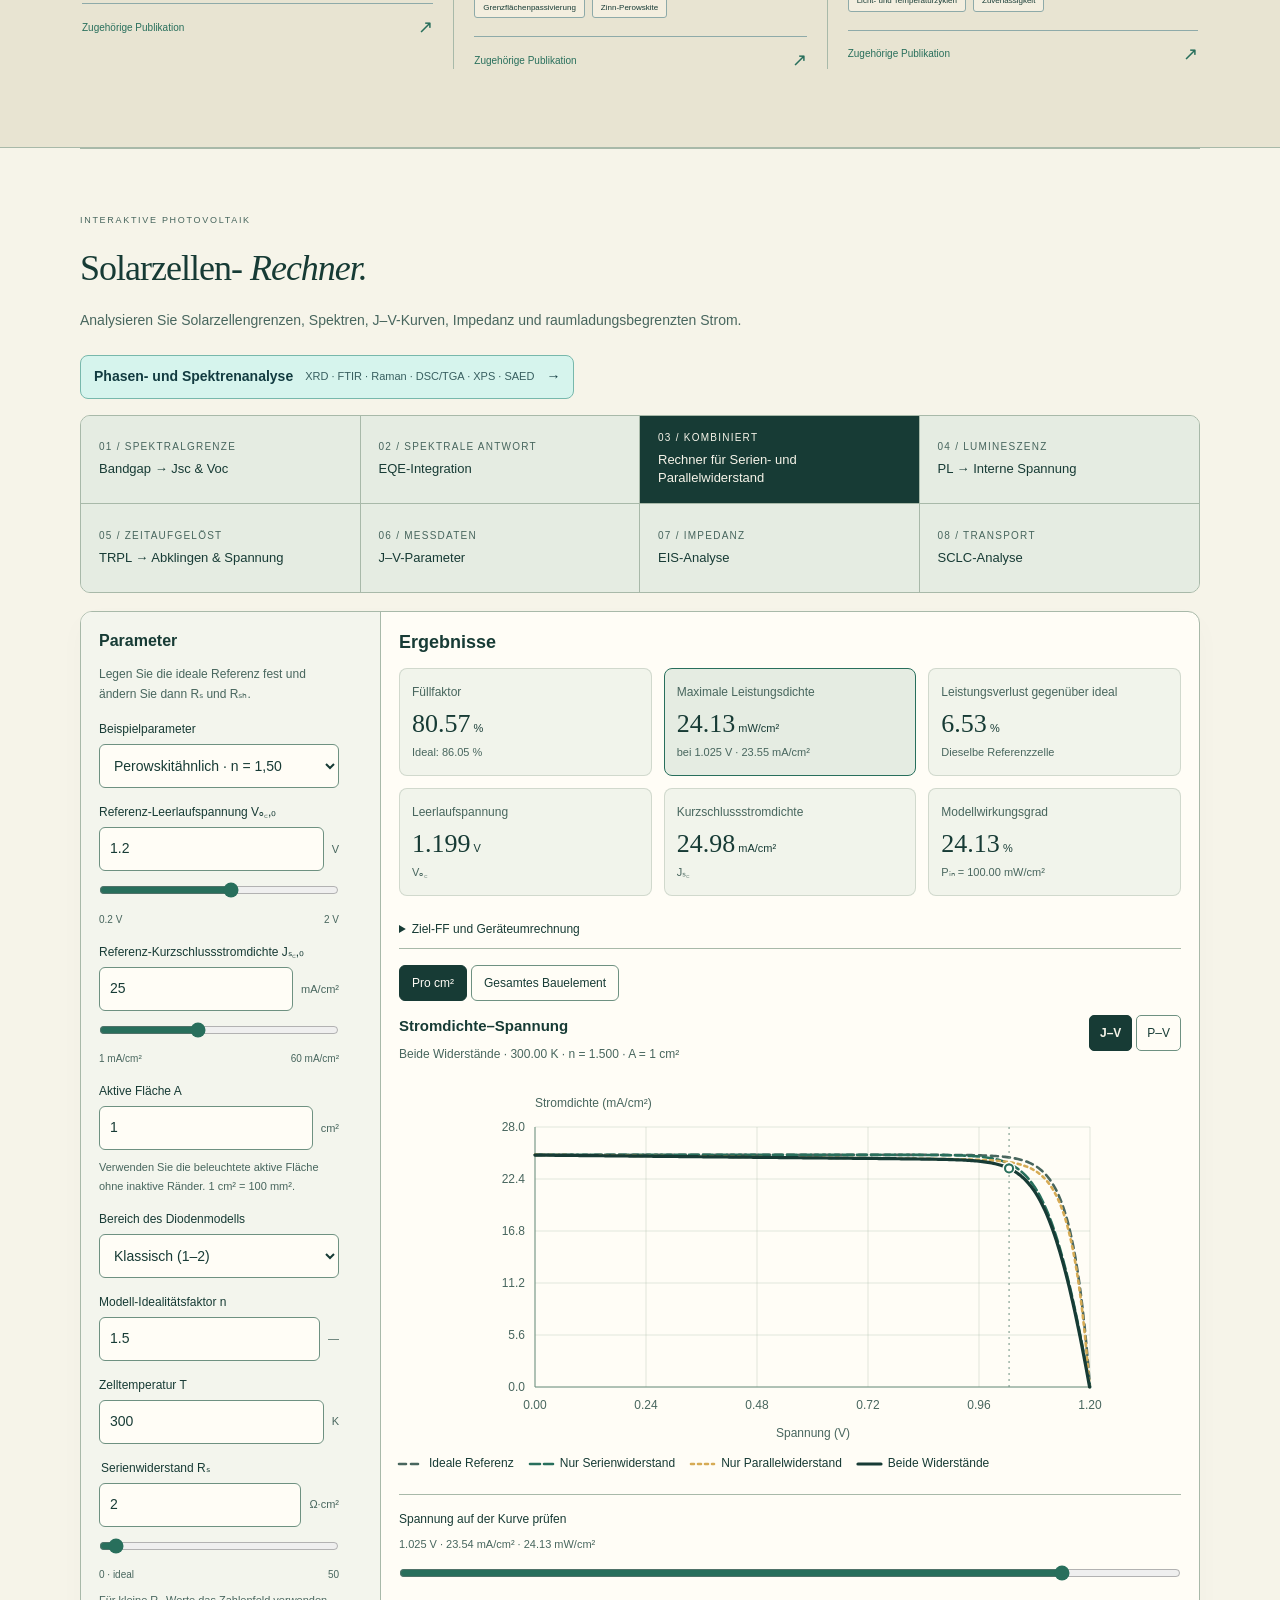
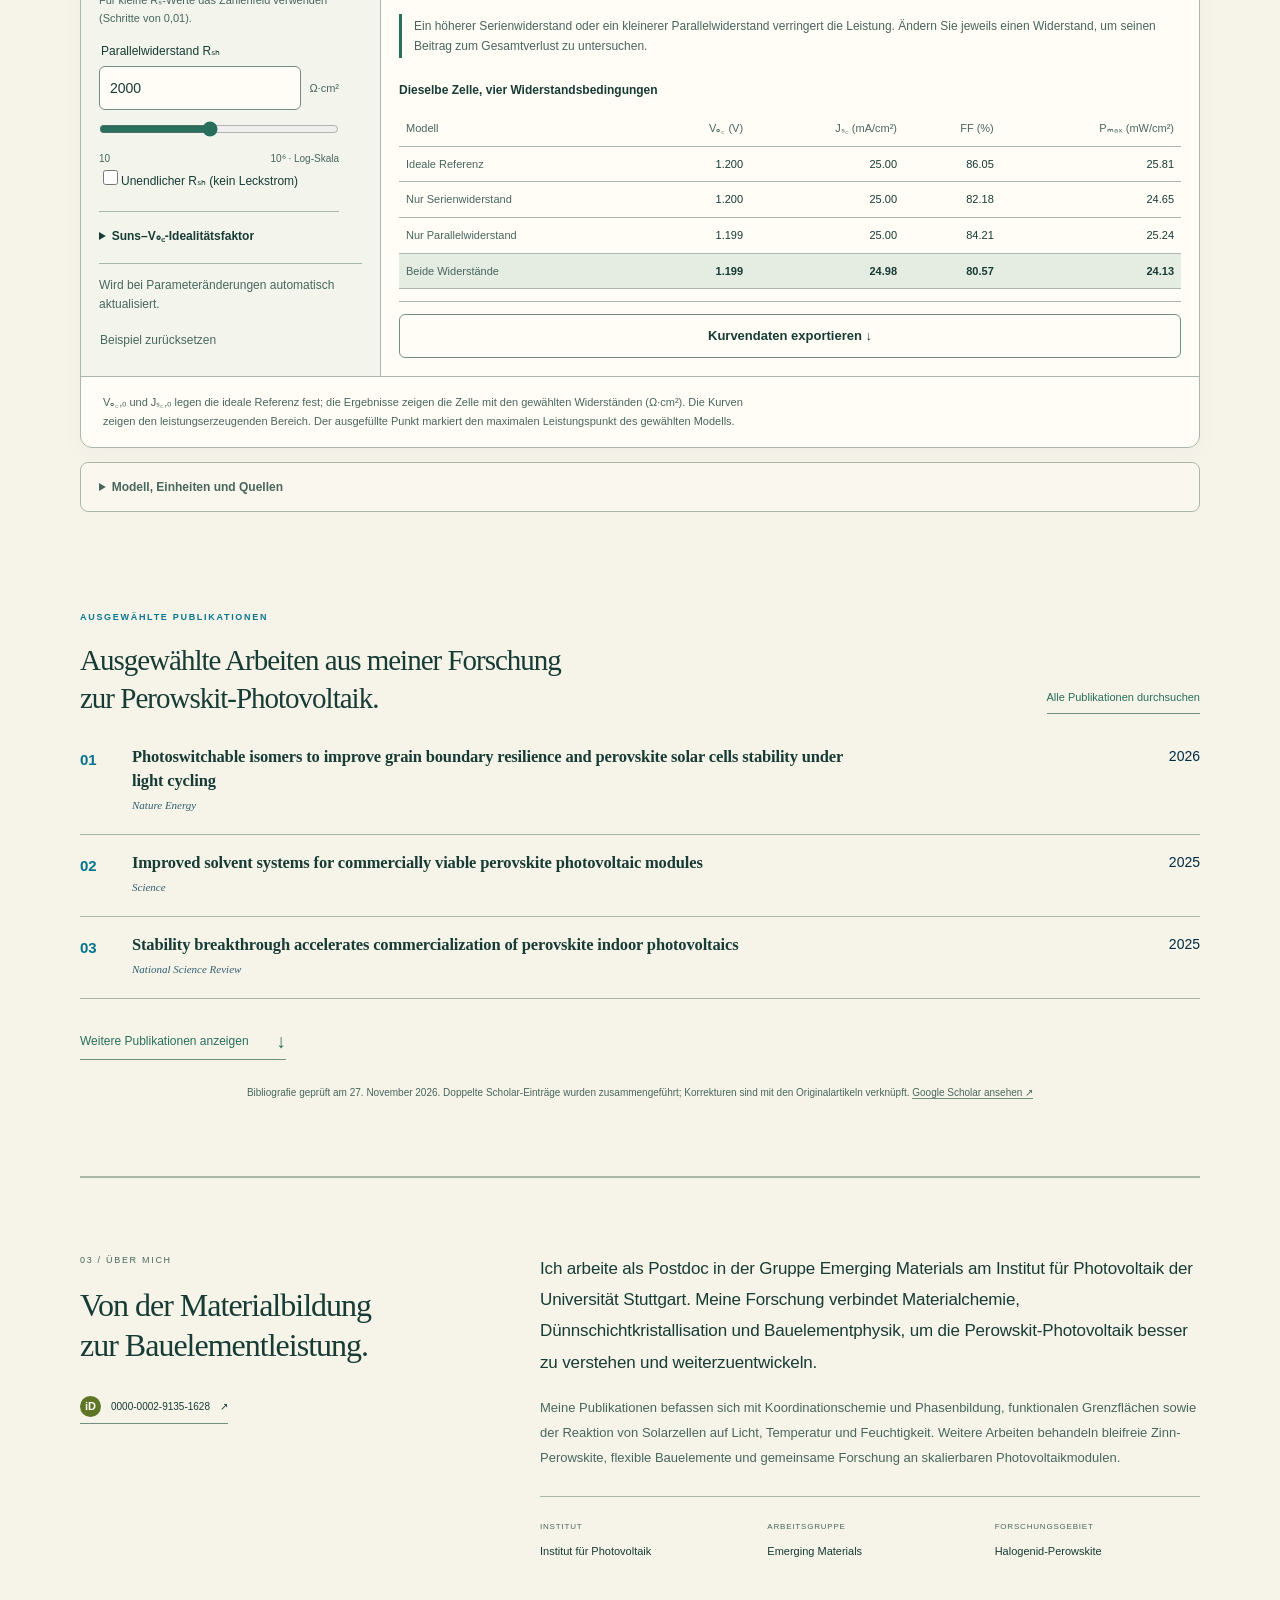
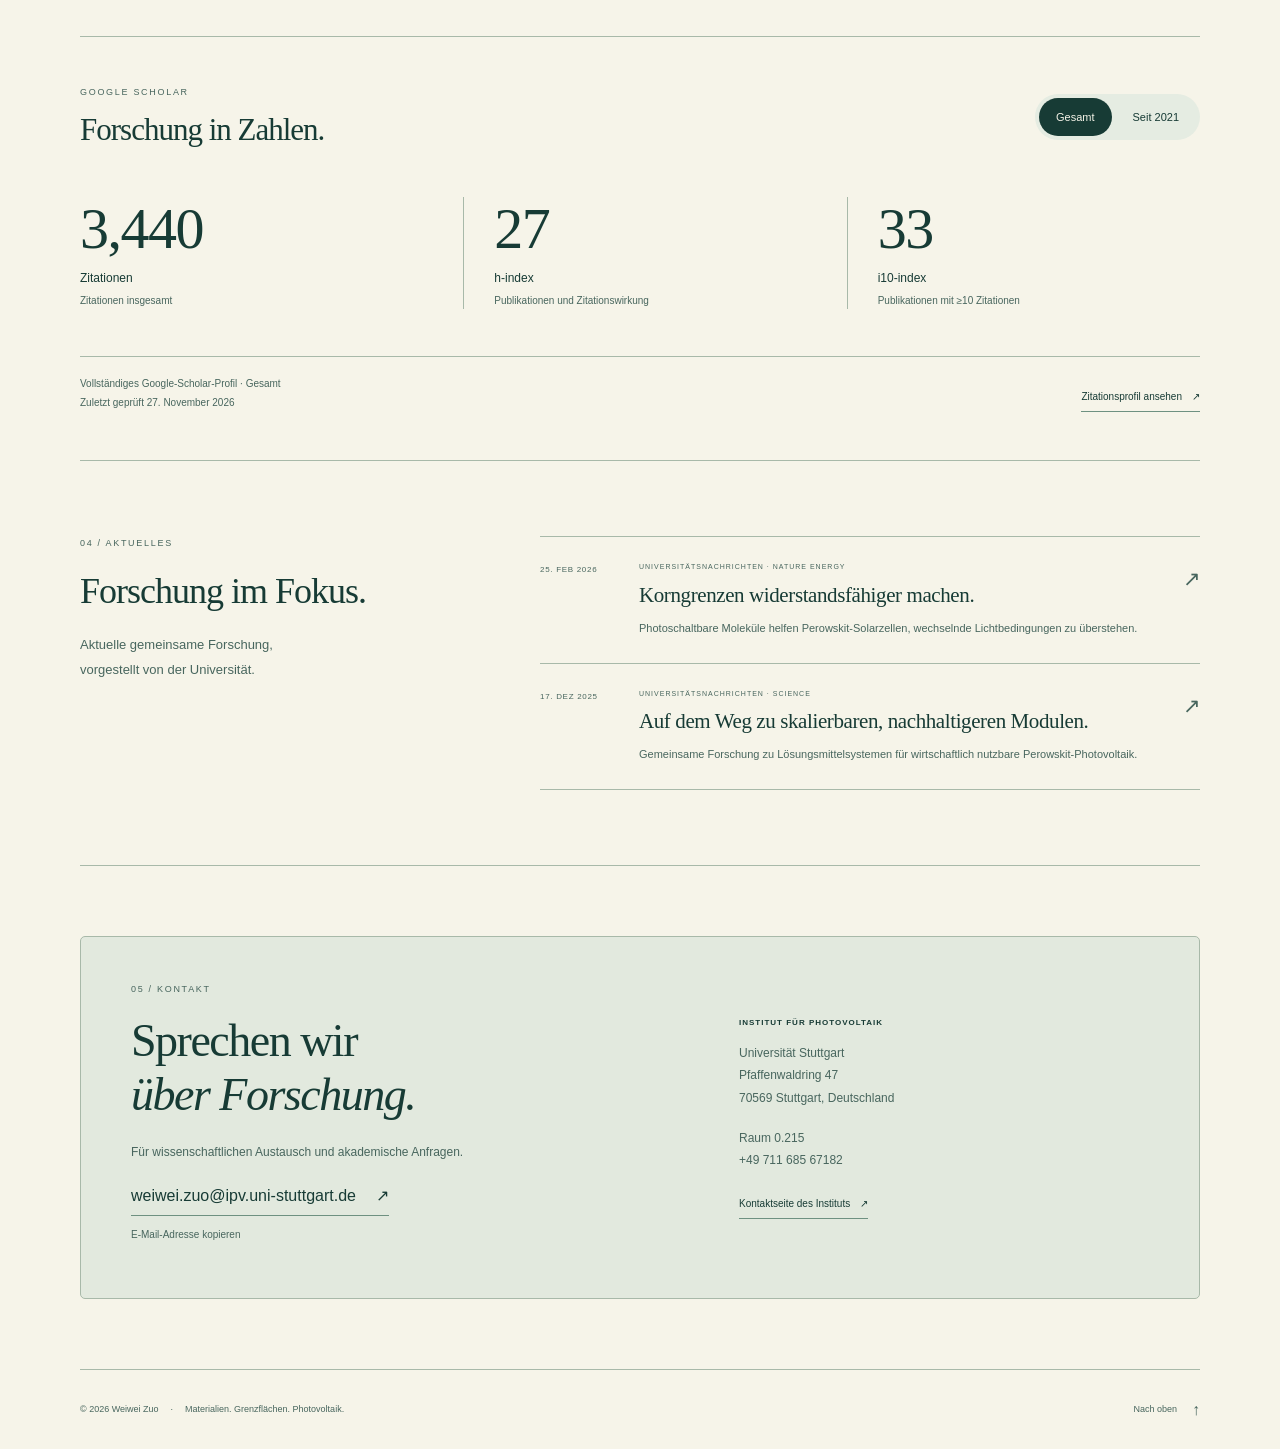
==== commit b09ee6d2: "Publish phase and spectroscopy analysis Add the browser-local phase analysis workspace with seven ch" ====
--- a/de.html
+++ b/de.html
@@ -19,7 +19,7 @@
   <meta property="og:locale" content="de_DE">
   <title>Weiwei Zuo | Perowskit-Photovoltaik</title>
   <link rel="icon" type="image/svg+xml" sizes="any" href="./assets/weiwei-zuo-icon.svg">
-  <link rel="stylesheet" href="./styles.css?v=b04d7976b060">
+  <link rel="stylesheet" href="./styles.css?v=4963ac18c523">
   <link rel="alternate" hreflang="en" href="https://muheilheim.github.io/weezuo/">
   <link rel="alternate" hreflang="de" href="https://muheilheim.github.io/weezuo/de.html">
   <link rel="alternate" hreflang="zh-CN" href="https://muheilheim.github.io/weezuo/zh.html">
@@ -72,7 +72,8 @@
       <a href="#home" class="brand" aria-label="Startseite von Weiwei Zuo"><img class="brand-mark" src="./assets/weiwei-zuo-logo.png" width="1846" height="852" alt="" decoding="async"><span>WEIWEI ZUO<span class="brand-subtitle">FORSCHUNG &amp; PUBLIKATIONEN</span></span></a>
       <nav id="navigation" class="nav" aria-label="Hauptnavigation"><a href="#about">Über mich</a><a href="#research">Forschung</a><a href="#solar-cell-tools">Werkzeuge</a><a href="#publications">Publikationen</a><a href="#updates">Aktuelles</a><a href="#contact">Kontakt</a><span class="language-switch" role="group" aria-label="Sprache"><a data-language="en" href="./index.html" lang="en">EN</a><a data-language="de" href="./de.html" lang="de" aria-current="page">DE</a><a data-language="zh" href="./zh.html" lang="zh-CN">中文</a></span></nav>
       <div class="header-actions">
-        <nav class="drawing-navigation" aria-label="Strukturstudio">
+        <nav class="drawing-navigation" aria-label="Wissenschaftliche Arbeitsbereiche">
+          <a class="drawing-nav-link phase-nav-link" href="./phase-analysis.html?lang=de"><span>Phasenanalyse</span><span aria-hidden="true">→</span></a>
           <a class="drawing-nav-link" href="./drawing.html?lang=de"><span>Zeichnen</span><span aria-hidden="true">→</span></a>
         </nav>
         <button class="icon-button" id="theme-button" type="button" aria-label="Zum dunklen Modus wechseln" aria-pressed="false"><svg class="moon-icon" viewBox="0 0 24 24" fill="none" stroke="currentColor" stroke-width="1.5" aria-hidden="true"><path d="M20.8 13.2A8.5 8.5 0 0 1 10.8 3.1a8.6 8.6 0 1 0 10 10.1Z"/></svg><svg class="sun-icon" viewBox="0 0 24 24" fill="none" stroke="currentColor" stroke-width="1.5" aria-hidden="true"><circle cx="12" cy="12" r="4"/><path d="M12 2v2m0 16v2M2 12h2m16 0h2M5 5l1.5 1.5m11 11L19 19M5 19l1.5-1.5m11-11L19 5"/></svg></button>
@@ -123,6 +124,7 @@
     <section id="solar-cell-tools" class="resistance-section wrap" aria-labelledby="resistance-title">
       <div class="section-heading"><div><p class="section-kicker">INTERAKTIVE PHOTOVOLTAIK</p><h2 id="resistance-title">Solarzellen- <em>Rechner.</em></h2></div></div>
       <p class="resistance-intro">Analysieren Sie Solarzellengrenzen, Spektren, J–V-Kurven, Impedanz und raumladungsbegrenzten Strom.</p>
+      <a class="phase-tool-entry" href="./phase-analysis.html?lang=de"><strong>Phasen- und Spektrenanalyse</strong><small>XRD · FTIR · Raman · DSC/TGA · XPS · SAED</small><span aria-hidden="true">→</span></a>
       <div class="pv-tabs" role="tablist" aria-label="Solarzellen-Rechner">
         <button id="pv-tab-bandgap" type="button" role="tab" data-pv-tool="bandgap-jsc" aria-selected="false" aria-controls="bandgap-jsc" tabindex="-1"><span>01 / SPEKTRALGRENZE</span>Bandgap → Jsc &amp; Voc</button>
         <button id="pv-tab-eqe" type="button" role="tab" data-pv-tool="eqe-integration" aria-selected="false" aria-controls="eqe-integration" tabindex="-1"><span>02 / SPEKTRALE ANTWORT</span>EQE-Integration</button>
--- a/styles.css
+++ b/styles.css
@@ -641,3 +641,42 @@
 @media print {
   .drawing-feature { display: none; }
 }
+
+/* Phase and spectroscopy entry points share the homepage research-tool styling. */
+.drawing-navigation:has(.phase-nav-link) { gap: 5px; }
+.drawing-nav-link.phase-nav-link {
+  background: #9ee2d6;
+  color: #113a40;
+  box-shadow: inset 0 0 0 1px #aee9df;
+  font-weight: 750;
+}
+.drawing-nav-link.phase-nav-link:is(:hover, :focus-visible) { background: #c5f4eb; }
+.drawing-nav-link.phase-nav-link:focus-visible { outline: 2px solid #d8fff7; outline-offset: 3px; }
+.phase-tool-entry {
+  display: flex;
+  width: fit-content;
+  min-height: 44px;
+  align-items: center;
+  flex-wrap: wrap;
+  gap: 4px 12px;
+  margin: -2px 0 16px;
+  padding: 9px 13px;
+  background: #d6f4ed;
+  border: 1px solid #78b8ac;
+  border-radius: 8px;
+  color: #123b40;
+  font-size: 14px;
+  line-height: 1.4;
+}
+.phase-tool-entry small { color: #385f60; font-size: 11px; }
+.phase-tool-entry:is(:hover, :focus-visible) { background: #c2eee4; }
+.phase-tool-entry:hover strong { text-decoration: underline; text-underline-offset: 3px; }
+@media (max-width: 1070px) {
+  .header-inner:has(.phase-nav-link) .brand-subtitle { display: none; }
+  .header-inner:has(.phase-nav-link) .drawing-nav-link { padding-inline: 9px; }
+}
+@media (max-width: 480px) {
+  .header-inner:has(.phase-nav-link) .brand-mark { width: 42px; }
+  .header-inner:has(.phase-nav-link) .drawing-nav-link { padding-inline: 7px; font-size: 11px; }
+  .drawing-navigation:has(.phase-nav-link) .drawing-nav-link > span[aria-hidden] { display: none; }
+}
